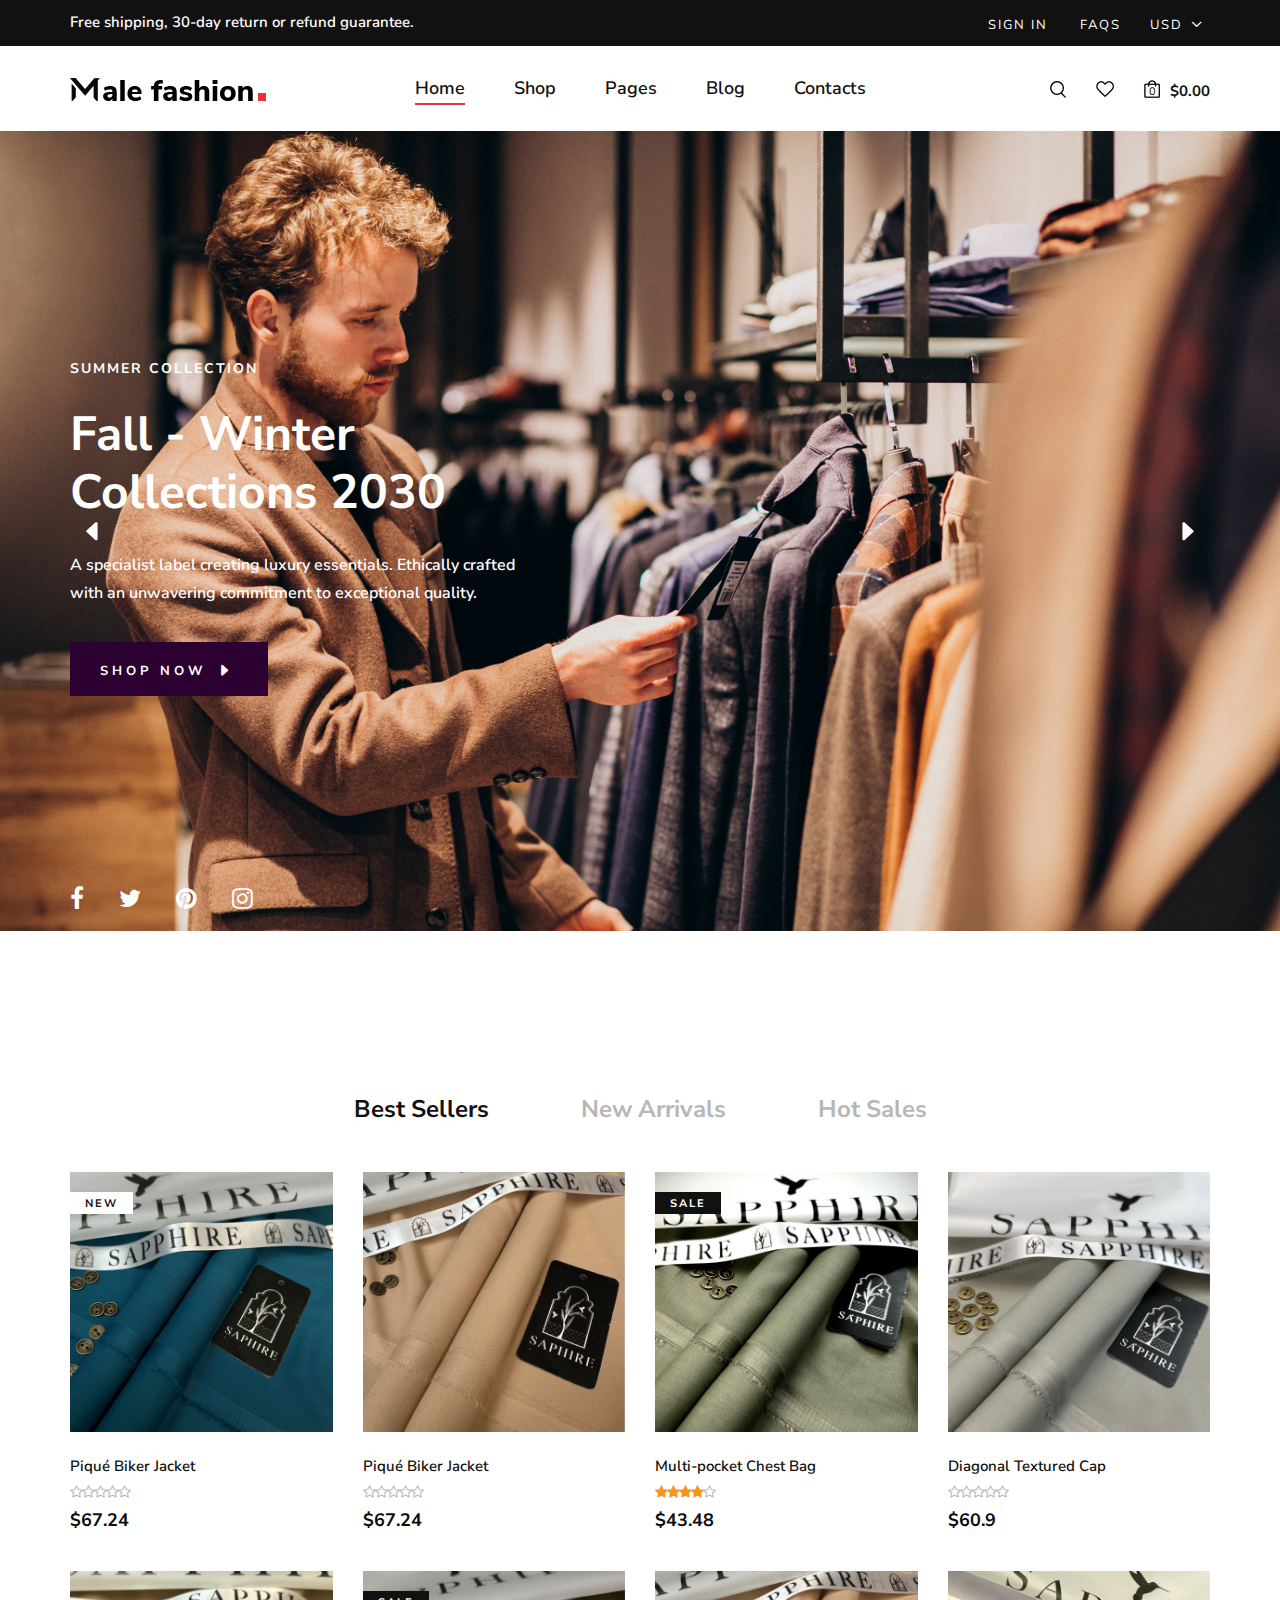
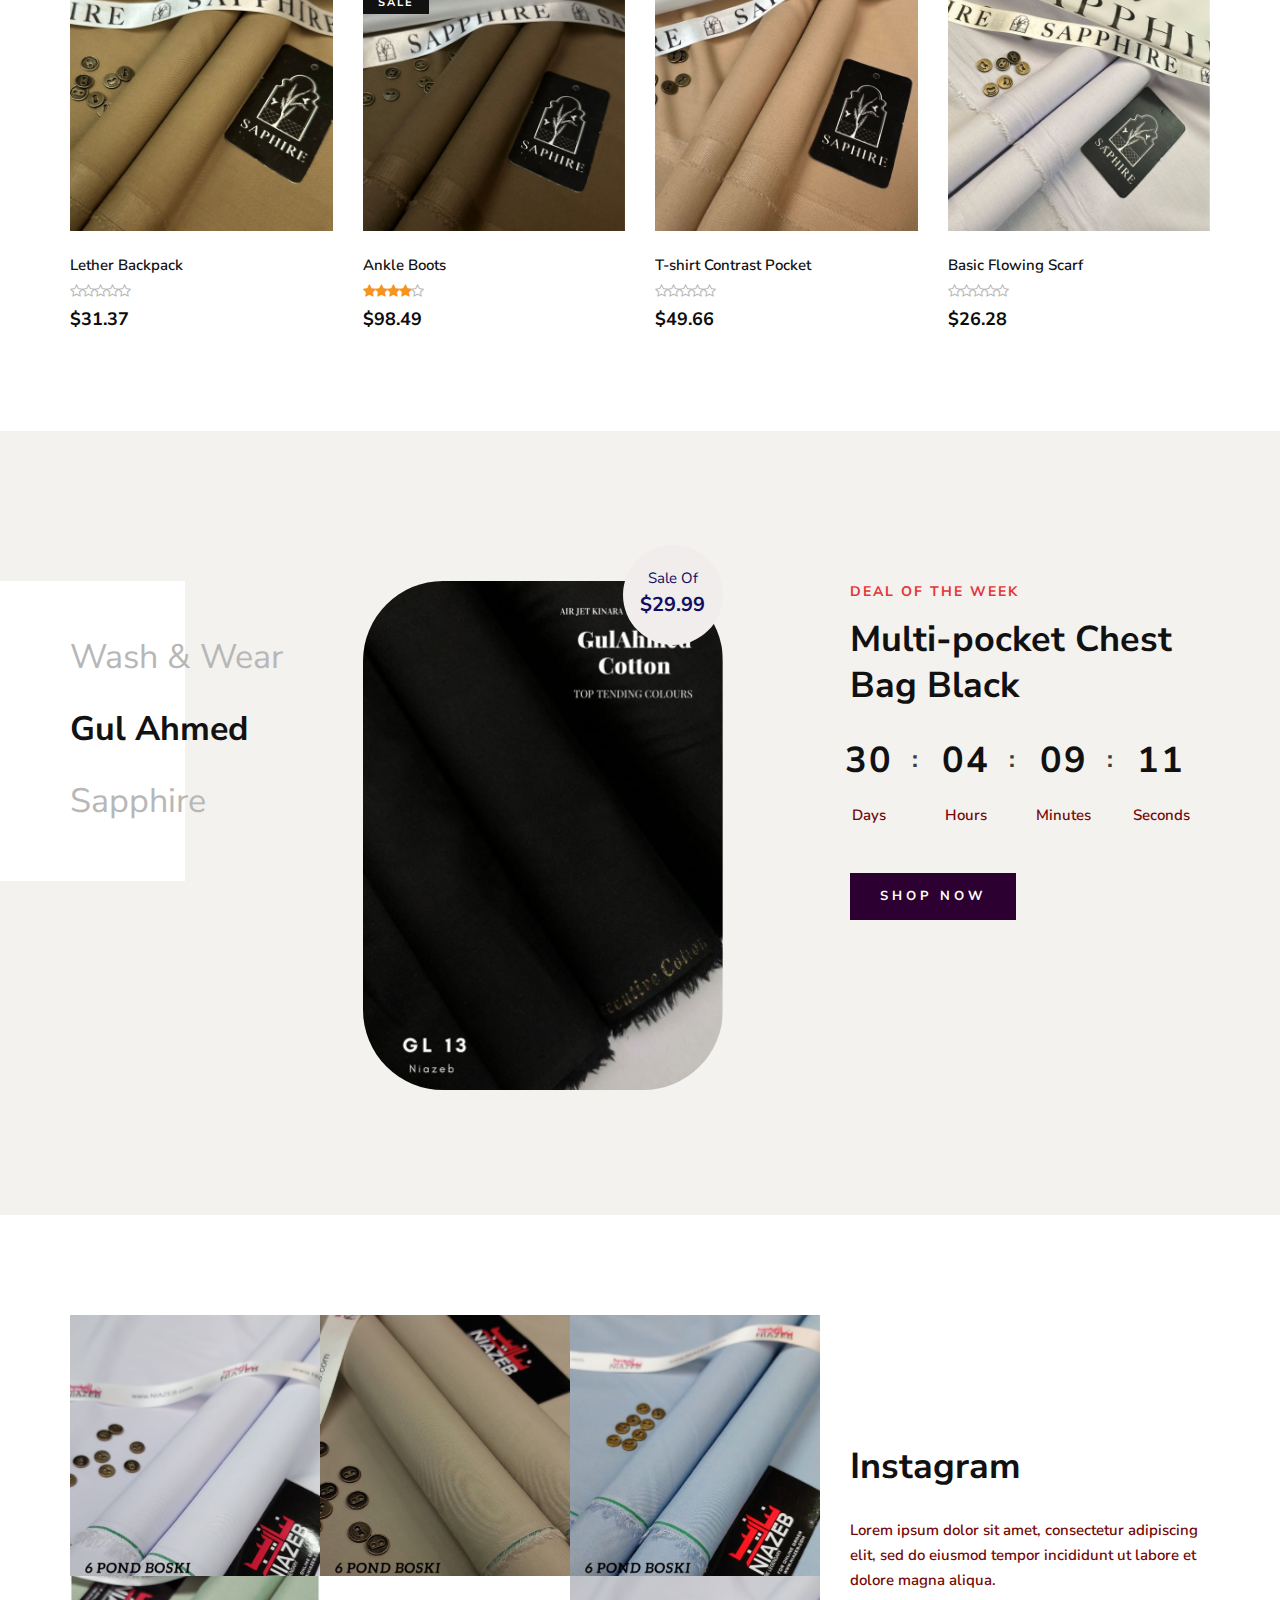
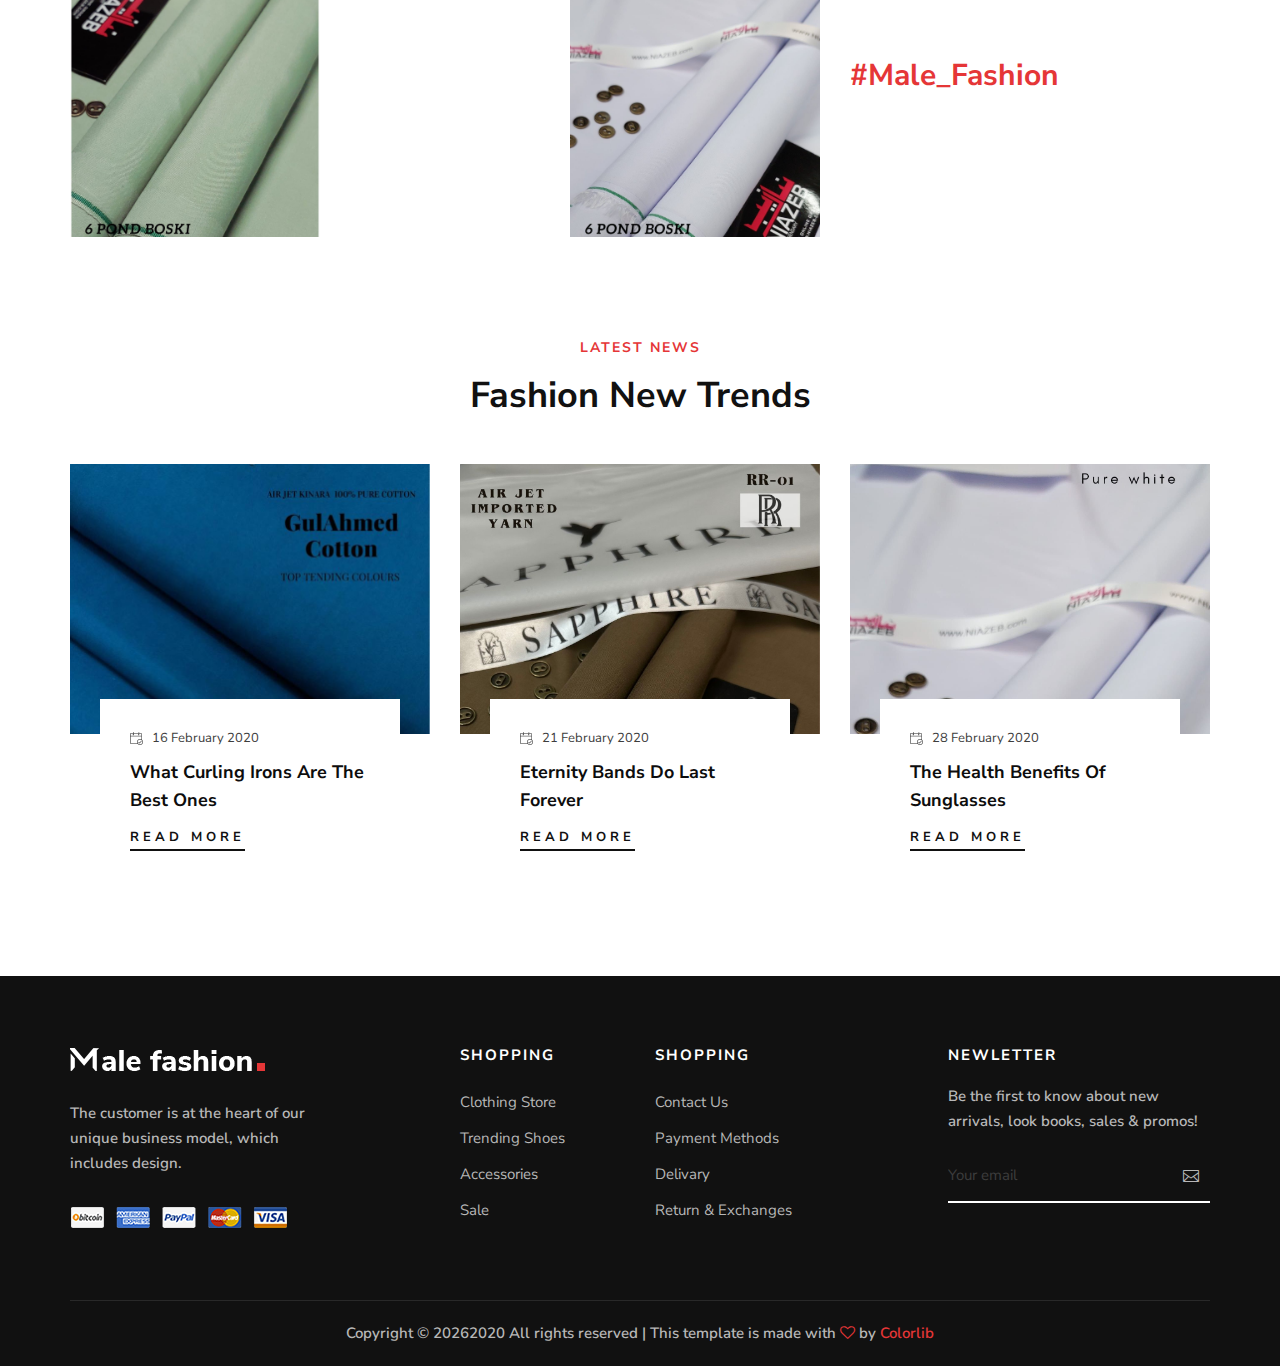
==== index.html @ 4e89de13 "added icon images" ====
<!DOCTYPE html>
<html lang="zxx">

<head>
    <meta charset="UTF-8">
    <meta name="description" content="Male_Fashion Template">
    <meta name="keywords" content="Male_Fashion, unica, creative, html">
    <meta name="viewport" content="width=device-width, initial-scale=1.0">
    <meta http-equiv="X-UA-Compatible" content="ie=edge">
    <!-- <script src="https://cdn.tailwindcss.com"></script>
    <link href="https://cdnjs.cloudflare.com/ajax/libs/flowbite/1.8.1/flowbite.min.css" rel="stylesheet" /> -->
    <title>clothing-Fashion | Template</title>

    <!-- Google Font -->
    <link href="https://fonts.googleapis.com/css2?family=Nunito+Sans:wght@300;400;600;700;800;900&display=swap"
    rel="stylesheet">
    <!-- Favicon -->
    <link rel="icon" type="image/x-icon" href="favicon.ico" />


    <!-- Css Styles -->
    <link rel="stylesheet" href="css/bootstrap.min.css" type="text/css">
    <link rel="stylesheet" href="css/font-awesome.min.css" type="text/css">
    <link rel="stylesheet" href="css/elegant-icons.css" type="text/css">
    <link rel="stylesheet" href="css/magnific-popup.css" type="text/css">
    <link rel="stylesheet" href="css/nice-select.css" type="text/css">
    <link rel="stylesheet" href="css/owl.carousel.min.css" type="text/css">
    <link rel="stylesheet" href="css/slicknav.min.css" type="text/css">
    <link rel="stylesheet" href="css/style.css" type="text/css">
</head>

<body>
    <!-- Page Preloder -->
    <div id="preloder">
        <div class="loader"></div>
    </div>

    <!-- Offcanvas Menu Begin -->
    <div class="offcanvas-menu-overlay"></div>
    <div class="offcanvas-menu-wrapper">
        <div class="offcanvas__option">
            <div class="offcanvas__links">
                <a href="#">Sign in</a>
                <a href="#">FAQs</a>
            </div>
            <div class="offcanvas__top__hover">
                <span>Usd <i class="arrow_carrot-down"></i></span>
                <ul>
                    <li>USD</li>
                    <li>EUR</li>
                    <li>USD</li>
                </ul>
            </div>
        </div>
        <div class="offcanvas__nav__option">
            <a href="#" class="search-switch"><img src="img/icon/search.png" alt=""></a>
            <a href="#"><img src="img/icon/heart.png" alt=""></a>
            <a href="#"><img src="img/icon/cart.png" alt=""> <span>0</span></a>
            <div class="price">$0.00</div>
        </div>
        <div id="mobile-menu-wrap"></div>
        <div class="offcanvas__text">
            <p>Free shipping, 30-day return or refund guarantee.</p>
        </div>
    </div>
    <!-- Offcanvas Menu End -->

    <!-- Header Section Begin -->
    <header class="header">
        <div class="header__top">
            <div class="container">
                <div class="row">
                    <div class="col-lg-6 col-md-7">
                        <div class="header__top__left">
                            <p>Free shipping, 30-day return or refund guarantee.</p>
                        </div>
                    </div>
                    <div class="col-lg-6 col-md-5">
                        <div class="header__top__right">
                            <div class="header__top__links">
                                <a href="#">Sign in</a>
                                <a href="#">FAQs</a>
                            </div>
                            <div class="header__top__hover">
                                <span>Usd <i class="arrow_carrot-down"></i></span>
                                <ul>
                                    <li>USD</li>
                                    <li>EUR</li>
                                    <li>USD</li>
                                </ul>
                            </div>
                        </div>
                    </div>
                </div>
            </div>
        </div>
        <div class="container">
            <div class="row">
                <div class="col-lg-3 col-md-3">
                    <div class="header__logo">
                        <a href="./index.html"><img src="img/logo.png" alt=""></a>
                    </div>
                </div>
                <div class="col-lg-6 col-md-6">
                    <nav class="header__menu mobile-menu">
                        <ul>
                            <li class="active"><a href="./index.html">Home</a></li>
                            <li><a href="./shop.html">Shop</a></li>
                            <li><a href="#">Pages</a>
                                <ul class="dropdown">
                                    <li><a href="./about.html">About Us</a></li>
                                    <li><a href="./shop-details.html">Shop Details</a></li>
                                    <li><a href="./shopping-cart.html">Shopping Cart</a></li>
                                    <li><a href="./checkout.html">Check Out</a></li>
                                    <li><a href="./blog-details.html">Blog Details</a></li>
                                </ul>
                            </li>
                            <li><a href="./blog.html">Blog</a></li>
                            <li><a href="./contact.html">Contacts</a></li>
                        </ul>
                    </nav>
                </div>
                <div class="col-lg-3 col-md-3">
                    <div class="header__nav__option">
                        <a href="#" class="search-switch"><img src="img/icon/search.png" alt=""></a>
                        <a href="#"><img src="img/icon/heart.png" alt=""></a>
                        <a href="#"><img src="img/icon/cart.png" alt=""> <span>0</span></a>
                        <div class="price">$0.00</div>
                    </div>
                </div>
            </div>
            <div class="canvas__open"><i class="fa fa-bars"></i></div>
        </div>
    </header>
    <!-- Header Section End -->

    <!-- Hero Section Begin -->
    <section class="hero">
        <div class="hero__slider owl-carousel">
            <div class="hero__items set-bg" data-setbg="img2/bg_2.jpg">
                <div class="container">
                    <div class="row">
                        <div class="col-xl-5 col-lg-7 col-md-8">
                            <div class="hero__text">
                                <h6>Summer Collection</h6>
                                <h2>Fall - Winter Collections 2030</h2>
                                <p>A specialist label creating luxury essentials. Ethically crafted with an unwavering
                                commitment to exceptional quality.</p>
                                <a href="#" class="primary-btn">Shop now <span class="arrow_right"></span></a>
                                <div class="hero__social">
                                    <a href="#"><i class="fa fa-facebook icon_1"></i></a>
                                    <a href="#"><i class="fa fa-twitter icon_1"></i></a>
                                    <a href="#"><i class="fa fa-pinterest icon_1"></i></a>
                                    <a href="#"><i class="fa fa-instagram icon_1"></i></a>
                                </div>
                            </div>
                        </div>
                    </div>
                </div>
            </div>
            <div class="hero__items set-bg" data-setbg="img2/bg_1.jpg">
                <div class="container">
                    <div class="row">
                        <div class="col-xl-5 col-lg-7 col-md-8">
                            <div class="hero__text">
                                <h6>Summer Collection</h6>
                                <h2>Fall - Winter Collections 2030</h2>
                                <p>A specialist label creating luxury essentials. Ethically crafted with an unwavering
                                commitment to exceptional quality.</p>
                                <a href="#" class="primary-btn">Shop now <span class="arrow_right"></span></a>
                                <div class="hero__social">
                                    <a href="#"><i class="fa fa-facebook icon_1"></i></a>
                                    <a href="#"><i class="fa fa-twitter icon_1"></i></a>
                                    <a href="#"><i class="fa fa-pinterest icon_1"></i></a>
                                    <a href="#"><i class="fa fa-instagram icon_1"></i></a>
                                </div>
                            </div>
                        </div>
                    </div>
                </div>
            </div>
        </div>
    </section>
    <!-- Hero Section End -->

    <!-- Banner Section Begin -->
    <!-- <section class="banner spad">
        <div class="container">
            <div class="row">
                <div class="col-lg-12   ">
                    <img src="img2/6pond.jpg" alt="Avatar" class="image" style="width:100%">
                    <div class="middle">
                      <div class="text">John Doe</div>
                    </div>
                  </div>
                <div class="col-lg-7 offset-lg-4" style="background-color: blue;">
                    <div class="banner__item">
                        <div class="banner__item__pic">
                            <img src="img2/Gall.jpg" class="image_banner" alt="Avatar" style="box-shadow: 5px 5px 5px 5px  grey; width: 100%; clip-path: polygon(0% 0%, 75% 0%, 100% 50%, 75% 100%, 0% 100%); max-height: 25rem;">
                        </div>
                        <div class="banner__item__text">
                            <h2>Clothing Collections 2030</h2>
                            <a href="#">Shop now</a>
                        </div>
                    </div>
                </div>
                <div class="col-lg-5" style="margin-top: 8rem; padding-left:10rem; background-color: bisque;">
                    <div class="banner__item banner__item--middle">
                        <div class="banner__item__pic">
                            <img src="img2/s1.jpg" alt="" style="clip-path: polygon(25% 0%, 100% 0%, 100% 100%, 25% 100%, 0% 50%); max-height: 25rem; ">
                        </div>
                        <div class="banner__item__text" style="padding-left: 5rem;">
                            <h2 >Sapphire</h2>
                            <a href="#">Shop now</a>
                        </div>
                    </div>
                </div>
                <div class="col-lg-7" style="background-color: blueviolet;">
                    <div class="banner__item banner__item--last">
                        <div class="banner__item__pic">
                            <img src="img2/6pond.jpg" alt=""  style="clip-path: polygon(0% 0%, 75% 0%, 100% 50%, 75% 100%, 0% 100%); max-height: 25rem;">
                        </div>
                        <div class="banner__item__text">
                            <h2>6Pond Booski</h2>
                            <a href="#">Shop now</a>
                        </div>
                    </div>
                </div>
            </div>
        </div>
    </section> -->
    <!-- Banner Section End -->

    <!-- Product Section Begin -->
    <section class="product spad" style="padding-top: 10rem;">
        <div class="container">
            <div class="row">
                <div class="col-lg-12">
                    <ul class="filter__controls">
                        <li class="active" data-filter="*">Best Sellers</li>
                        <li data-filter=".new-arrivals">New Arrivals</li>
                        <li data-filter=".hot-sales">Hot Sales</li>
                    </ul>
                </div>
            </div>
            <div class="row product__filter">
                <div class="col-lg-3 col-md-6 col-sm-6 col-md-6 col-sm-6 mix new-arrivals">
                    <div class="product__item">
                        <div class="product__item__pic set-bg" data-setbg="img2/s8.jpg">
                            <span class="label">New</span>
                            <ul class="product__hover">
                                <li><a href="#"><img src="img/icon/heart.png" alt=""></a></li>
                                <li><a href="#"><img src="img/icon/compare.png" alt=""> <span>Compare</span></a></li>
                                <li><a href="#"><img src="img/icon/search.png" alt=""></a></li>
                            </ul>
                        </div>
                        <div class="product__item__text">
                            <h6>Piqué Biker Jacket</h6>
                            <a href="#" class="add-cart">+ Add To Cart</a>
                            <div class="rating">
                                <i class="fa fa-star-o"></i>
                                <i class="fa fa-star-o"></i>
                                <i class="fa fa-star-o"></i>
                                <i class="fa fa-star-o"></i>
                                <i class="fa fa-star-o"></i>
                            </div>
                            <h5>$67.24</h5>
                            <div class="product__color__select">
                                <label for="pc-1">
                                    <input type="radio" id="pc-1">
                                </label>
                                <label class="active black" for="pc-2">
                                    <input type="radio" id="pc-2">
                                </label>
                                <label class="grey" for="pc-3">
                                    <input type="radio" id="pc-3">
                                </label>
                            </div>
                        </div>
                    </div>
                </div>
                <div class="col-lg-3 col-md-6 col-sm-6 col-md-6 col-sm-6 mix hot-sales">
                    <div class="product__item">
                        <div class="product__item__pic set-bg" data-setbg="img2/s7.jpg">
                            <ul class="product__hover">
                                <li><a href="#"><img src="img/icon/heart.png" alt=""></a></li>
                                <li><a href="#"><img src="img/icon/compare.png" alt=""> <span>Compare</span></a></li>
                                <li><a href="#"><img src="img/icon/search.png" alt=""></a></li>
                            </ul>
                        </div>
                        <div class="product__item__text">
                            <h6>Piqué Biker Jacket</h6>
                            <a href="#" class="add-cart">+ Add To Cart</a>
                            <div class="rating">
                                <i class="fa fa-star-o"></i>
                                <i class="fa fa-star-o"></i>
                                <i class="fa fa-star-o"></i>
                                <i class="fa fa-star-o"></i>
                                <i class="fa fa-star-o"></i>
                            </div>
                            <h5>$67.24</h5>
                            <div class="product__color__select">
                                <label for="pc-4">
                                    <input type="radio" id="pc-4">
                                </label>
                                <label class="active black" for="pc-5">
                                    <input type="radio" id="pc-5">
                                </label>
                                <label class="grey" for="pc-6">
                                    <input type="radio" id="pc-6">
                                </label>
                            </div>
                        </div>
                    </div>
                </div>
                <div class="col-lg-3 col-md-6 col-sm-6 col-md-6 col-sm-6 mix new-arrivals">
                    <div class="product__item sale">
                        <div class="product__item__pic set-bg" data-setbg="img2/s3.jpg">
                            <span class="label">Sale</span>
                            <ul class="product__hover">
                                <li><a href="#"><img src="img/icon/heart.png" alt=""></a></li>
                                <li><a href="#"><img src="img/icon/compare.png" alt=""> <span>Compare</span></a></li>
                                <li><a href="#"><img src="img/icon/search.png" alt=""></a></li>
                            </ul>
                        </div>
                        <div class="product__item__text">
                            <h6>Multi-pocket Chest Bag</h6>
                            <a href="#" class="add-cart">+ Add To Cart</a>
                            <div class="rating">
                                <i class="fa fa-star"></i>
                                <i class="fa fa-star"></i>
                                <i class="fa fa-star"></i>
                                <i class="fa fa-star"></i>
                                <i class="fa fa-star-o"></i>
                            </div>
                            <h5>$43.48</h5>
                            <div class="product__color__select">
                                <label for="pc-7">
                                    <input type="radio" id="pc-7">
                                </label>
                                <label class="active black" for="pc-8">
                                    <input type="radio" id="pc-8">
                                </label>
                                <label class="grey" for="pc-9">
                                    <input type="radio" id="pc-9">
                                </label>
                            </div>
                        </div>
                    </div>
                </div>
                <div class="col-lg-3 col-md-6 col-sm-6 col-md-6 col-sm-6 mix hot-sales">
                    <div class="product__item">
                        <div class="product__item__pic set-bg" data-setbg="img2/s4.jpg">
                            <ul class="product__hover">
                                <li><a href="#"><img src="img/icon/heart.png" alt=""></a></li>
                                <li><a href="#"><img src="img/icon/compare.png" alt=""> <span>Compare</span></a></li>
                                <li><a href="#"><img src="img/icon/search.png" alt=""></a></li>
                            </ul>
                        </div>
                        <div class="product__item__text">
                            <h6>Diagonal Textured Cap</h6>
                            <a href="#" class="add-cart">+ Add To Cart</a>
                            <div class="rating">
                                <i class="fa fa-star-o"></i>
                                <i class="fa fa-star-o"></i>
                                <i class="fa fa-star-o"></i>
                                <i class="fa fa-star-o"></i>
                                <i class="fa fa-star-o"></i>
                            </div>
                            <h5>$60.9</h5>
                            <div class="product__color__select">
                                <label for="pc-10">
                                    <input type="radio" id="pc-10">
                                </label>
                                <label class="active black" for="pc-11">
                                    <input type="radio" id="pc-11">
                                </label>
                                <label class="grey" for="pc-12">
                                    <input type="radio" id="pc-12">
                                </label>
                            </div>
                        </div>
                    </div>
                </div>
                <div class="col-lg-3 col-md-6 col-sm-6 col-md-6 col-sm-6 mix new-arrivals">
                    <div class="product__item">
                        <div class="product__item__pic set-bg" data-setbg="img2/s5.jpg">
                            <ul class="product__hover">
                                <li><a href="#"><img src="img/icon/heart.png" alt=""></a></li>
                                <li><a href="#"><img src="img/icon/compare.png" alt=""> <span>Compare</span></a></li>
                                <li><a href="#"><img src="img/icon/search.png" alt=""></a></li>
                            </ul>
                        </div>
                        <div class="product__item__text">
                            <h6>Lether Backpack</h6>
                            <a href="#" class="add-cart">+ Add To Cart</a>
                            <div class="rating">
                                <i class="fa fa-star-o"></i>
                                <i class="fa fa-star-o"></i>
                                <i class="fa fa-star-o"></i>
                                <i class="fa fa-star-o"></i>
                                <i class="fa fa-star-o"></i>
                            </div>
                            <h5>$31.37</h5>
                            <div class="product__color__select">
                                <label for="pc-13">
                                    <input type="radio" id="pc-13">
                                </label>
                                <label class="active black" for="pc-14">
                                    <input type="radio" id="pc-14">
                                </label>
                                <label class="grey" for="pc-15">
                                    <input type="radio" id="pc-15">
                                </label>
                            </div>
                        </div>
                    </div>
                </div>
                <div class="col-lg-3 col-md-6 col-sm-6 col-md-6 col-sm-6 mix hot-sales">
                    <div class="product__item sale">
                        <div class="product__item__pic set-bg" data-setbg="img2/s6.jpg">
                            <span class="label">Sale</span>
                            <ul class="product__hover">
                                <li><a href="#"><img src="img/icon/heart.png" alt=""></a></li>
                                <li><a href="#"><img src="img/icon/compare.png" alt=""> <span>Compare</span></a></li>
                                <li><a href="#"><img src="img/icon/search.png" alt=""></a></li>
                            </ul>
                        </div>
                        <div class="product__item__text">
                            <h6>Ankle Boots</h6>
                            <a href="#" class="add-cart">+ Add To Cart</a>
                            <div class="rating">
                                <i class="fa fa-star"></i>
                                <i class="fa fa-star"></i>
                                <i class="fa fa-star"></i>
                                <i class="fa fa-star"></i>
                                <i class="fa fa-star-o"></i>
                            </div>
                            <h5>$98.49</h5>
                            <div class="product__color__select">
                                <label for="pc-16">
                                    <input type="radio" id="pc-16">
                                </label>
                                <label class="active black" for="pc-17">
                                    <input type="radio" id="pc-17">
                                </label>
                                <label class="grey" for="pc-18">
                                    <input type="radio" id="pc-18">
                                </label>
                            </div>
                        </div>
                    </div>
                </div>
                <div class="col-lg-3 col-md-6 col-sm-6 col-md-6 col-sm-6 mix new-arrivals">
                    <div class="product__item">
                        <div class="product__item__pic set-bg" data-setbg="img2/s7.jpg">
                            <ul class="product__hover">
                                <li><a href="#"><img src="img/icon/heart.png" alt=""></a></li>
                                <li><a href="#"><img src="img/icon/compare.png" alt=""> <span>Compare</span></a></li>
                                <li><a href="#"><img src="img/icon/search.png" alt=""></a></li>
                            </ul>
                        </div>
                        <div class="product__item__text">
                            <h6>T-shirt Contrast Pocket</h6>
                            <a href="#" class="add-cart">+ Add To Cart</a>
                            <div class="rating">
                                <i class="fa fa-star-o"></i>
                                <i class="fa fa-star-o"></i>
                                <i class="fa fa-star-o"></i>
                                <i class="fa fa-star-o"></i>
                                <i class="fa fa-star-o"></i>
                            </div>
                            <h5>$49.66</h5>
                            <div class="product__color__select">
                                <label for="pc-19">
                                    <input type="radio" id="pc-19">
                                </label>
                                <label class="active black" for="pc-20">
                                    <input type="radio" id="pc-20">
                                </label>
                                <label class="grey" for="pc-21">
                                    <input type="radio" id="pc-21">
                                </label>
                            </div>
                        </div>
                    </div>
                </div>
                <div class="col-lg-3 col-md-6 col-sm-6 col-md-6 col-sm-6 mix hot-sales">
                    <div class="product__item">
                        <div class="product__item__pic set-bg" data-setbg="img2/s2.jpg">
                            <ul class="product__hover">
                                <li><a href="#"><img src="img/icon/heart.png" alt=""></a></li>
                                <li><a href="#"><img src="img/icon/compare.png" alt=""> <span>Compare</span></a></li>
                                <li><a href="#"><img src="img/icon/search.png" alt=""></a></li>
                            </ul>
                        </div>
                        <div class="product__item__text">
                            <h6>Basic Flowing Scarf</h6>
                            <a href="#" class="add-cart">+ Add To Cart</a>
                            <div class="rating">
                                <i class="fa fa-star-o"></i>
                                <i class="fa fa-star-o"></i>
                                <i class="fa fa-star-o"></i>
                                <i class="fa fa-star-o"></i>
                                <i class="fa fa-star-o"></i>
                            </div>
                            <h5>$26.28</h5>
                            <div class="product__color__select">
                                <label for="pc-22">
                                    <input type="radio" id="pc-22">
                                </label>
                                <label class="active black" for="pc-23">
                                    <input type="radio" id="pc-23">
                                </label>
                                <label class="grey" for="pc-24">
                                    <input type="radio" id="pc-24">
                                </label>
                            </div>
                        </div>
                    </div>
                </div>
            </div>
        </div>
    </section>
    <!-- Product Section End -->

    <!-- Categories Section Begin -->
    <section class="categories spad">
        <div class="container">
            <div class="row">
                <div class="col-lg-3">
                    <div class="categories__text">
                        <h2>Wash & Wear <br /> <span>Gul Ahmed</span> <br /> Sapphire</h2>
                    </div>
                </div>
                <div class="col-lg-4">
                    <div class="categories__hot__deal">
                        <img src="img2/G4.jpg" alt="">
                        <div class="hot__deal__sticker">
                            <span>Sale Of</span>
                            <h5>$29.99</h5>
                        </div>
                    </div>
                </div>
                <div class="col-lg-4 offset-lg-1">
                    <div class="categories__deal__countdown">
                        <span>Deal Of The Week</span>
                        <h2>Multi-pocket Chest Bag Black</h2>
                        <div class="categories__deal__countdown__timer" id="countdown">
                            <div class="cd-item">
                                <span>3</span>
                                <p>Days</p>
                            </div>
                            <div class="cd-item">
                                <span>1</span>
                                <p>Hours</p>
                            </div>
                            <div class="cd-item">
                                <span>50</span>
                                <p>Minutes</p>
                            </div>
                            <div class="cd-item">
                                <span>18</span>
                                <p>Seconds</p>
                            </div>
                        </div>
                        <a href="#" class="primary-btn">Shop now</a>
                    </div>
                </div>
            </div>
        </div>
    </section>
    <!-- Categories Section End -->

    <!-- Instagram Section Begin -->
    <section class="instagram spad">
        <div class="container">
            <div class="row">
                <div class="col-lg-8">
                    <div class="instagram__pic">
                        <div class="instagram__pic__item set-bg" data-setbg="img2/b1.jpg"></div>
                        <div class="instagram__pic__item set-bg" data-setbg="img2/b2.jpg"></div>
                        <div class="instagram__pic__item set-bg" data-setbg="img2/b3.jpg"></div>
                        <div class="instagram__pic__item set-bg" data-setbg="img2/b4.jpg"></div>
                        <div class="instagram__pic__item set-bg" data-setbg="img2/6Pond.jpg"></div>
                        <div class="instagram__pic__item set-bg" data-setbg="img2/b1.jpg"></div>
                    </div>
                </div>
                <div class="col-lg-4">
                    <div class="instagram__text">
                        <h2>Instagram</h2>
                        <p>Lorem ipsum dolor sit amet, consectetur adipiscing elit, sed do eiusmod tempor incididunt ut
                        labore et dolore magna aliqua.</p>
                        <h3>#Male_Fashion</h3>
                    </div>
                </div>
            </div>
        </div>
    </section>
    <!-- Instagram Section End -->

    <!-- Latest Blog Section Begin -->
    <section class="latest spad">
        <div class="container">
            <div class="row">
                <div class="col-lg-12">
                    <div class="section-title">
                        <span>Latest News</span>
                        <h2>Fashion New Trends</h2>
                    </div>
                </div>
            </div>
            <div class="row">
                <div class="col-lg-4 col-md-6 col-sm-6">
                    <div class="blog__item">
                        <div class="blog__item__pic set-bg" data-setbg="img2/G8.jpg"></div>
                        <div class="blog__item__text">
                            <span><img src="img/icon/calendar.png" alt=""> 16 February 2020</span>
                            <h5>What Curling Irons Are The Best Ones</h5>
                            <a href="#">Read More</a>
                        </div>
                    </div>
                </div>
                <div class="col-lg-4 col-md-6 col-sm-6">
                    <div class="blog__item">
                        <div class="blog__item__pic set-bg" data-setbg="img2/s6.jpg"></div>
                        <div class="blog__item__text">
                            <span><img src="img/icon/calendar.png" alt=""> 21 February 2020</span>
                            <h5>Eternity Bands Do Last Forever</h5>
                            <a href="#">Read More</a>
                        </div>
                    </div>
                </div>
                <div class="col-lg-4 col-md-6 col-sm-6">
                    <div class="blog__item">
                        <div class="blog__item__pic set-bg" data-setbg="img2/b1.jpg"></div>
                        <div class="blog__item__text">
                            <span><img src="img/icon/calendar.png" alt=""> 28 February 2020</span>
                            <h5>The Health Benefits Of Sunglasses</h5>
                            <a href="#">Read More</a>
                        </div>
                    </div>
                </div>
            </div>
        </div>
    </section>
    <!-- Latest Blog Section End -->

    <!-- Footer Section Begin -->
    <footer class="footer">
        <div class="container">
            <div class="row">
                <div class="col-lg-3 col-md-6 col-sm-6">
                    <div class="footer__about">
                        <div class="footer__logo">
                            <a href="#"><img src="img/footer-logo.png" alt=""></a>
                        </div>
                        <p>The customer is at the heart of our unique business model, which includes design.</p>
                        <a href="#"><img src="img/payment.png" alt=""></a>
                    </div>
                </div>
                <div class="col-lg-2 offset-lg-1 col-md-3 col-sm-6">
                    <div class="footer__widget">
                        <h6>Shopping</h6>
                        <ul>
                            <li><a href="#">Clothing Store</a></li>
                            <li><a href="#">Trending Shoes</a></li>
                            <li><a href="#">Accessories</a></li>
                            <li><a href="#">Sale</a></li>
                        </ul>
                    </div>
                </div>
                <div class="col-lg-2 col-md-3 col-sm-6">
                    <div class="footer__widget">
                        <h6>Shopping</h6>
                        <ul>
                            <li><a href="#">Contact Us</a></li>
                            <li><a href="#">Payment Methods</a></li>
                            <li><a href="#">Delivary</a></li>
                            <li><a href="#">Return & Exchanges</a></li>
                        </ul>
                    </div>
                </div>
                <div class="col-lg-3 offset-lg-1 col-md-6 col-sm-6">
                    <div class="footer__widget">
                        <h6>NewLetter</h6>
                        <div class="footer__newslatter">
                            <p>Be the first to know about new arrivals, look books, sales & promos!</p>
                            <form action="#">
                                <input type="text" placeholder="Your email">
                                <button type="submit"><span class="icon_mail_alt"></span></button>
                            </form>
                        </div>
                    </div>
                </div>
            </div>
            <div class="row">
                <div class="col-lg-12 text-center">
                    <div class="footer__copyright__text">
                        <!-- Link back to Colorlib can't be removed. Template is licensed under CC BY 3.0. -->
                        <p>Copyright ©
                            <script>
                                document.write(new Date().getFullYear());
                            </script>2020
                            All rights reserved | This template is made with <i class="fa fa-heart-o"
                            aria-hidden="true"></i> by <a href="https://colorlib.com" target="_blank">Colorlib</a>
                        </p>
                        <!-- Link back to Colorlib can't be removed. Template is licensed under CC BY 3.0. -->
                    </div>
                </div>
            </div>
        </div>
    </footer>
    <!-- Footer Section End -->

    <!-- Search Begin -->
    <div class="search-model">
        <div class="h-100 d-flex align-items-center justify-content-center">
            <div class="search-close-switch">+</div>
            <form class="search-model-form">
                <input type="text" id="search-input" placeholder="Search here.....">
            </form>
        </div>
    </div>
    <!-- Search End -->

    <!-- Js Plugins -->
    <script src="js/jquery-3.3.1.min.js"></script>
    <script src="js/bootstrap.min.js"></script>
    <script src="js/jquery.nice-select.min.js"></script>
    <script src="js/jquery.nicescroll.min.js"></script>
    <script src="js/jquery.magnific-popup.min.js"></script>
    <script src="js/jquery.countdown.min.js"></script>
    <script src="js/jquery.slicknav.js"></script>
    <script src="js/mixitup.min.js"></script>
    <script src="js/owl.carousel.min.js"></script>
    <script src="js/main.js"></script>
    <!-- <script src="https://cdnjs.cloudflare.com/ajax/libs/flowbite/1.8.1/flowbite.min.js"></script> -->
</body>

</html>
---- css/elegant-icons.css ----
@font-face {
	font-family: 'ElegantIcons';
	src:url('../fonts/ElegantIcons.eot');
	src:url('../fonts/ElegantIcons.eot?#iefix') format('embedded-opentype'),
		url('../fonts/ElegantIcons.woff') format('woff'),
		url('../fonts/ElegantIcons.ttf') format('truetype'),
		url('../fonts/ElegantIcons.svg#ElegantIcons') format('svg');
	font-weight: normal;
	font-style: normal;
}

/* Use the following CSS code if you want to use data attributes for inserting your icons */
[data-icon]:before {
	font-family: 'ElegantIcons';
	content: attr(data-icon);
	speak: none;
	font-weight: normal;
	font-variant: normal;
	text-transform: none;
	line-height: 1;
	-webkit-font-smoothing: antialiased;
	-moz-osx-font-smoothing: grayscale;
}

/* Use the following CSS code if you want to have a class per icon */
/*
Instead of a list of all class selectors,
you can use the generic selector below, but it's slower:
[class*="your-class-prefix"] {
*/
.arrow_up, .arrow_down, .arrow_left, .arrow_right, .arrow_left-up, .arrow_right-up, .arrow_right-down, .arrow_left-down, .arrow-up-down, .arrow_up-down_alt, .arrow_left-right_alt, .arrow_left-right, .arrow_expand_alt2, .arrow_expand_alt, .arrow_condense, .arrow_expand, .arrow_move, .arrow_carrot-up, .arrow_carrot-down, .arrow_carrot-left, .arrow_carrot-right, .arrow_carrot-2up, .arrow_carrot-2down, .arrow_carrot-2left, .arrow_carrot-2right, .arrow_carrot-up_alt2, .arrow_carrot-down_alt2, .arrow_carrot-left_alt2, .arrow_carrot-right_alt2, .arrow_carrot-2up_alt2, .arrow_carrot-2down_alt2, .arrow_carrot-2left_alt2, .arrow_carrot-2right_alt2, .arrow_triangle-up, .arrow_triangle-down, .arrow_triangle-left, .arrow_triangle-right, .arrow_triangle-up_alt2, .arrow_triangle-down_alt2, .arrow_triangle-left_alt2, .arrow_triangle-right_alt2, .arrow_back, .icon_minus-06, .icon_plus, .icon_close, .icon_check, .icon_minus_alt2, .icon_plus_alt2, .icon_close_alt2, .icon_check_alt2, .icon_zoom-out_alt, .icon_zoom-in_alt, .icon_search, .icon_box-empty, .icon_box-selected, .icon_minus-box, .icon_plus-box, .icon_box-checked, .icon_circle-empty, .icon_circle-slelected, .icon_stop_alt2, .icon_stop, .icon_pause_alt2, .icon_pause, .icon_menu, .icon_menu-square_alt2, .icon_menu-circle_alt2, .icon_ul, .icon_ol, .icon_adjust-horiz, .icon_adjust-vert, .icon_document_alt, .icon_documents_alt, .icon_pencil, .icon_pencil-edit_alt, .icon_pencil-edit, .icon_folder-alt, .icon_folder-open_alt, .icon_folder-add_alt, .icon_info_alt, .icon_error-oct_alt, .icon_error-circle_alt, .icon_error-triangle_alt, .icon_question_alt2, .icon_question, .icon_comment_alt, .icon_chat_alt, .icon_vol-mute_alt, .icon_volume-low_alt, .icon_volume-high_alt, .icon_quotations, .icon_quotations_alt2, .icon_clock_alt, .icon_lock_alt, .icon_lock-open_alt, .icon_key_alt, .icon_cloud_alt, .icon_cloud-upload_alt, .icon_cloud-download_alt, .icon_image, .icon_images, .icon_lightbulb_alt, .icon_gift_alt, .icon_house_alt, .icon_genius, .icon_mobile, .icon_tablet, .icon_laptop, .icon_desktop, .icon_camera_alt, .icon_mail_alt, .icon_cone_alt, .icon_ribbon_alt, .icon_bag_alt, .icon_creditcard, .icon_cart_alt, .icon_paperclip, .icon_tag_alt, .icon_tags_alt, .icon_trash_alt, .icon_cursor_alt, .icon_mic_alt, .icon_compass_alt, .icon_pin_alt, .icon_pushpin_alt, .icon_map_alt, .icon_drawer_alt, .icon_toolbox_alt, .icon_book_alt, .icon_calendar, .icon_film, .icon_table, .icon_contacts_alt, .icon_headphones, .icon_lifesaver, .icon_piechart, .icon_refresh, .icon_link_alt, .icon_link, .icon_loading, .icon_blocked, .icon_archive_alt, .icon_heart_alt, .icon_star_alt, .icon_star-half_alt, .icon_star, .icon_star-half, .icon_tools, .icon_tool, .icon_cog, .icon_cogs, .arrow_up_alt, .arrow_down_alt, .arrow_left_alt, .arrow_right_alt, .arrow_left-up_alt, .arrow_right-up_alt, .arrow_right-down_alt, .arrow_left-down_alt, .arrow_condense_alt, .arrow_expand_alt3, .arrow_carrot_up_alt, .arrow_carrot-down_alt, .arrow_carrot-left_alt, .arrow_carrot-right_alt, .arrow_carrot-2up_alt, .arrow_carrot-2dwnn_alt, .arrow_carrot-2left_alt, .arrow_carrot-2right_alt, .arrow_triangle-up_alt, .arrow_triangle-down_alt, .arrow_triangle-left_alt, .arrow_triangle-right_alt, .icon_minus_alt, .icon_plus_alt, .icon_close_alt, .icon_check_alt, .icon_zoom-out, .icon_zoom-in, .icon_stop_alt, .icon_menu-square_alt, .icon_menu-circle_alt, .icon_document, .icon_documents, .icon_pencil_alt, .icon_folder, .icon_folder-open, .icon_folder-add, .icon_folder_upload, .icon_folder_download, .icon_info, .icon_error-circle, .icon_error-oct, .icon_error-triangle, .icon_question_alt, .icon_comment, .icon_chat, .icon_vol-mute, .icon_volume-low, .icon_volume-high, .icon_quotations_alt, .icon_clock, .icon_lock, .icon_lock-open, .icon_key, .icon_cloud, .icon_cloud-upload, .icon_cloud-download, .icon_lightbulb, .icon_gift, .icon_house, .icon_camera, .icon_mail, .icon_cone, .icon_ribbon, .icon_bag, .icon_cart, .icon_tag, .icon_tags, .icon_trash, .icon_cursor, .icon_mic, .icon_compass, .icon_pin, .icon_pushpin, .icon_map, .icon_drawer, .icon_toolbox, .icon_book, .icon_contacts, .icon_archive, .icon_heart, .icon_profile, .icon_group, .icon_grid-2x2, .icon_grid-3x3, .icon_music, .icon_pause_alt, .icon_phone, .icon_upload, .icon_download, .social_facebook, .social_twitter, .social_pinterest, .social_googleplus, .social_tumblr, .social_tumbleupon, .social_wordpress, .social_instagram, .social_dribbble, .social_vimeo, .social_linkedin, .social_rss, .social_deviantart, .social_share, .social_myspace, .social_skype, .social_youtube, .social_picassa, .social_googledrive, .social_flickr, .social_blogger, .social_spotify, .social_delicious, .social_facebook_circle, .social_twitter_circle, .social_pinterest_circle, .social_googleplus_circle, .social_tumblr_circle, .social_stumbleupon_circle, .social_wordpress_circle, .social_instagram_circle, .social_dribbble_circle, .social_vimeo_circle, .social_linkedin_circle, .social_rss_circle, .social_deviantart_circle, .social_share_circle, .social_myspace_circle, .social_skype_circle, .social_youtube_circle, .social_picassa_circle, .social_googledrive_alt2, .social_flickr_circle, .social_blogger_circle, .social_spotify_circle, .social_delicious_circle, .social_facebook_square, .social_twitter_square, .social_pinterest_square, .social_googleplus_square, .social_tumblr_square, .social_stumbleupon_square, .social_wordpress_square, .social_instagram_square, .social_dribbble_square, .social_vimeo_square, .social_linkedin_square, .social_rss_square, .social_deviantart_square, .social_share_square, .social_myspace_square, .social_skype_square, .social_youtube_square, .social_picassa_square, .social_googledrive_square, .social_flickr_square, .social_blogger_square, .social_spotify_square, .social_delicious_square, .icon_printer, .icon_calulator, .icon_building, .icon_floppy, .icon_drive, .icon_search-2, .icon_id, .icon_id-2, .icon_puzzle, .icon_like, .icon_dislike, .icon_mug, .icon_currency, .icon_wallet, .icon_pens, .icon_easel, .icon_flowchart, .icon_datareport, .icon_briefcase, .icon_shield, .icon_percent, .icon_globe, .icon_globe-2, .icon_target, .icon_hourglass, .icon_balance, .icon_rook, .icon_printer-alt, .icon_calculator_alt, .icon_building_alt, .icon_floppy_alt, .icon_drive_alt, .icon_search_alt, .icon_id_alt, .icon_id-2_alt, .icon_puzzle_alt, .icon_like_alt, .icon_dislike_alt, .icon_mug_alt, .icon_currency_alt, .icon_wallet_alt, .icon_pens_alt, .icon_easel_alt, .icon_flowchart_alt, .icon_datareport_alt, .icon_briefcase_alt, .icon_shield_alt, .icon_percent_alt, .icon_globe_alt, .icon_clipboard {
	font-family: 'ElegantIcons';
	speak: none;
	font-style: normal;
	font-weight: normal;
	font-variant: normal;
	text-transform: none;
	line-height: 1;
	-webkit-font-smoothing: antialiased;
}
.arrow_up:before {
	content: "\21";
}
.arrow_down:before {
	content: "\22";
}
.arrow_left:before {
	content: "\44";
}
.arrow_right:before {
	content: "\45";
}
.arrow_left-up:before {
	content: "\25";
}
.arrow_right-up:before {
	content: "\26";
}
.arrow_right-down:before {
	content: "\27";
}
.arrow_left-down:before {
	content: "\28";
}
.arrow-up-down:before {
	content: "\29";
}
.arrow_up-down_alt:before {
	content: "\2a";
}
.arrow_left-right_alt:before {
	content: "\2b";
}
.arrow_left-right:before {
	content: "\2c";
}
.arrow_expand_alt2:before {
	content: "\2d";
}
.arrow_expand_alt:before {
	content: "\2e";
}
.arrow_condense:before {
	content: "\2f";
}
.arrow_expand:before {
	content: "\30";
}
.arrow_move:before {
	content: "\31";
}
.arrow_carrot-up:before {
	content: "\32";
}
.arrow_carrot-down:before {
	content: "\33";
}
.arrow_carrot-left:before {
	content: "\34";
}
.arrow_carrot-right:before {
	content: "\35";
}
.arrow_carrot-2up:before {
	content: "\36";
}
.arrow_carrot-2down:before {
	content: "\37";
}
.arrow_carrot-2left:before {
	content: "\38";
}
.arrow_carrot-2right:before {
	content: "\39";
}
.arrow_carrot-up_alt2:before {
	content: "\3a";
}
.arrow_carrot-down_alt2:before {
	content: "\3b";
}
.arrow_carrot-left_alt2:before {
	content: "\3c";
}
.arrow_carrot-right_alt2:before {
	content: "\3d";
}
.arrow_carrot-2up_alt2:before {
	content: "\3e";
}
.arrow_carrot-2down_alt2:before {
	content: "\3f";
}
.arrow_carrot-2left_alt2:before {
	content: "\40";
}
.arrow_carrot-2right_alt2:before {
	content: "\41";
}
.arrow_triangle-up:before {
	content: "\42";
}
.arrow_triangle-down:before {
	content: "\43";
}
.arrow_triangle-left:before {
	content: "\44";
}
.arrow_triangle-right:before {
	content: "\45";
}
.arrow_triangle-up_alt2:before {
	content: "\46";
}
.arrow_triangle-down_alt2:before {
	content: "\47";
}
.arrow_triangle-left_alt2:before {
	content: "\48";
}
.arrow_triangle-right_alt2:before {
	content: "\49";
}
.arrow_back:before {
	content: "\4a";
}
.icon_minus-06:before {
	content: "\4b";
}
.icon_plus:before {
	content: "\4c";
}
.icon_close:before {
	content: "\4d";
}
.icon_check:before {
	content: "\4e";
}
.icon_minus_alt2:before {
	content: "\4f";
}
.icon_plus_alt2:before {
	content: "\50";
}
.icon_close_alt2:before {
	content: "\51";
}
.icon_check_alt2:before {
	content: "\52";
}
.icon_zoom-out_alt:before {
	content: "\53";
}
.icon_zoom-in_alt:before {
	content: "\54";
}
.icon_search:before {
	content: "\55";
}
.icon_box-empty:before {
	content: "\56";
}
.icon_box-selected:before {
	content: "\57";
}
.icon_minus-box:before {
	content: "\58";
}
.icon_plus-box:before {
	content: "\59";
}
.icon_box-checked:before {
	content: "\5a";
}
.icon_circle-empty:before {
	content: "\5b";
}
.icon_circle-slelected:before {
	content: "\5c";
}
.icon_stop_alt2:before {
	content: "\5d";
}
.icon_stop:before {
	content: "\5e";
}
.icon_pause_alt2:before {
	content: "\5f";
}
.icon_pause:before {
	content: "\60";
}
.icon_menu:before {
	content: "\61";
}
.icon_menu-square_alt2:before {
	content: "\62";
}
.icon_menu-circle_alt2:before {
	content: "\63";
}
.icon_ul:before {
	content: "\64";
}
.icon_ol:before {
	content: "\65";
}
.icon_adjust-horiz:before {
	content: "\66";
}
.icon_adjust-vert:before {
	content: "\67";
}
.icon_document_alt:before {
	content: "\68";
}
.icon_documents_alt:before {
	content: "\69";
}
.icon_pencil:before {
	content: "\6a";
}
.icon_pencil-edit_alt:before {
	content: "\6b";
}
.icon_pencil-edit:before {
	content: "\6c";
}
.icon_folder-alt:before {
	content: "\6d";
}
.icon_folder-open_alt:before {
	content: "\6e";
}
.icon_folder-add_alt:before {
	content: "\6f";
}
.icon_info_alt:before {
	content: "\70";
}
.icon_error-oct_alt:before {
	content: "\71";
}
.icon_error-circle_alt:before {
	content: "\72";
}
.icon_error-triangle_alt:before {
	content: "\73";
}
.icon_question_alt2:before {
	content: "\74";
}
.icon_question:before {
	content: "\75";
}
.icon_comment_alt:before {
	content: "\76";
}
.icon_chat_alt:before {
	content: "\77";
}
.icon_vol-mute_alt:before {
	content: "\78";
}
.icon_volume-low_alt:before {
	content: "\79";
}
.icon_volume-high_alt:before {
	content: "\7a";
}
.icon_quotations:before {
	content: "\7b";
}
.icon_quotations_alt2:before {
	content: "\7c";
}
.icon_clock_alt:before {
	content: "\7d";
}
.icon_lock_alt:before {
	content: "\7e";
}
.icon_lock-open_alt:before {
	content: "\e000";
}
.icon_key_alt:before {
	content: "\e001";
}
.icon_cloud_alt:before {
	content: "\e002";
}
.icon_cloud-upload_alt:before {
	content: "\e003";
}
.icon_cloud-download_alt:before {
	content: "\e004";
}
.icon_image:before {
	content: "\e005";
}
.icon_images:before {
	content: "\e006";
}
.icon_lightbulb_alt:before {
	content: "\e007";
}
.icon_gift_alt:before {
	content: "\e008";
}
.icon_house_alt:before {
	content: "\e009";
}
.icon_genius:before {
	content: "\e00a";
}
.icon_mobile:before {
	content: "\e00b";
}
.icon_tablet:before {
	content: "\e00c";
}
.icon_laptop:before {
	content: "\e00d";
}
.icon_desktop:before {
	content: "\e00e";
}
.icon_camera_alt:before {
	content: "\e00f";
}
.icon_mail_alt:before {
	content: "\e010";
}
.icon_cone_alt:before {
	content: "\e011";
}
.icon_ribbon_alt:before {
	content: "\e012";
}
.icon_bag_alt:before {
	content: "\e013";
}
.icon_creditcard:before {
	content: "\e014";
}
.icon_cart_alt:before {
	content: "\e015";
}
.icon_paperclip:before {
	content: "\e016";
}
.icon_tag_alt:before {
	content: "\e017";
}
.icon_tags_alt:before {
	content: "\e018";
}
.icon_trash_alt:before {
	content: "\e019";
}
.icon_cursor_alt:before {
	content: "\e01a";
}
.icon_mic_alt:before {
	content: "\e01b";
}
.icon_compass_alt:before {
	content: "\e01c";
}
.icon_pin_alt:before {
	content: "\e01d";
}
.icon_pushpin_alt:before {
	content: "\e01e";
}
.icon_map_alt:before {
	content: "\e01f";
}
.icon_drawer_alt:before {
	content: "\e020";
}
.icon_toolbox_alt:before {
	content: "\e021";
}
.icon_book_alt:before {
	content: "\e022";
}
.icon_calendar:before {
	content: "\e023";
}
.icon_film:before {
	content: "\e024";
}
.icon_table:before {
	content: "\e025";
}
.icon_contacts_alt:before {
	content: "\e026";
}
.icon_headphones:before {
	content: "\e027";
}
.icon_lifesaver:before {
	content: "\e028";
}
.icon_piechart:before {
	content: "\e029";
}
.icon_refresh:before {
	content: "\e02a";
}
.icon_link_alt:before {
	content: "\e02b";
}
.icon_link:before {
	content: "\e02c";
}
.icon_loading:before {
	content: "\e02d";
}
.icon_blocked:before {
	content: "\e02e";
}
.icon_archive_alt:before {
	content: "\e02f";
}
.icon_heart_alt:before {
	content: "\e030";
}
.icon_star_alt:before {
	content: "\e031";
}
.icon_star-half_alt:before {
	content: "\e032";
}
.icon_star:before {
	content: "\e033";
}
.icon_star-half:before {
	content: "\e034";
}
.icon_tools:before {
	content: "\e035";
}
.icon_tool:before {
	content: "\e036";
}
.icon_cog:before {
	content: "\e037";
}
.icon_cogs:before {
	content: "\e038";
}
.arrow_up_alt:before {
	content: "\e039";
}
.arrow_down_alt:before {
	content: "\e03a";
}
.arrow_left_alt:before {
	content: "\e03b";
}
.arrow_right_alt:before {
	content: "\e03c";
}
.arrow_left-up_alt:before {
	content: "\e03d";
}
.arrow_right-up_alt:before {
	content: "\e03e";
}
.arrow_right-down_alt:before {
	content: "\e03f";
}
.arrow_left-down_alt:before {
	content: "\e040";
}
.arrow_condense_alt:before {
	content: "\e041";
}
.arrow_expand_alt3:before {
	content: "\e042";
}
.arrow_carrot_up_alt:before {
	content: "\e043";
}
.arrow_carrot-down_alt:before {
	content: "\e044";
}
.arrow_carrot-left_alt:before {
	content: "\e045";
}
.arrow_carrot-right_alt:before {
	content: "\e046";
}
.arrow_carrot-2up_alt:before {
	content: "\e047";
}
.arrow_carrot-2dwnn_alt:before {
	content: "\e048";
}
.arrow_carrot-2left_alt:before {
	content: "\e049";
}
.arrow_carrot-2right_alt:before {
	content: "\e04a";
}
.arrow_triangle-up_alt:before {
	content: "\e04b";
}
.arrow_triangle-down_alt:before {
	content: "\e04c";
}
.arrow_triangle-left_alt:before {
	content: "\e04d";
}
.arrow_triangle-right_alt:before {
	content: "\e04e";
}
.icon_minus_alt:before {
	content: "\e04f";
}
.icon_plus_alt:before {
	content: "\e050";
}
.icon_close_alt:before {
	content: "\e051";
}
.icon_check_alt:before {
	content: "\e052";
}
.icon_zoom-out:before {
	content: "\e053";
}
.icon_zoom-in:before {
	content: "\e054";
}
.icon_stop_alt:before {
	content: "\e055";
}
.icon_menu-square_alt:before {
	content: "\e056";
}
.icon_menu-circle_alt:before {
	content: "\e057";
}
.icon_document:before {
	content: "\e058";
}
.icon_documents:before {
	content: "\e059";
}
.icon_pencil_alt:before {
	content: "\e05a";
}
.icon_folder:before {
	content: "\e05b";
}
.icon_folder-open:before {
	content: "\e05c";
}
.icon_folder-add:before {
	content: "\e05d";
}
.icon_folder_upload:before {
	content: "\e05e";
}
.icon_folder_download:before {
	content: "\e05f";
}
.icon_info:before {
	content: "\e060";
}
.icon_error-circle:before {
	content: "\e061";
}
.icon_error-oct:before {
	content: "\e062";
}
.icon_error-triangle:before {
	content: "\e063";
}
.icon_question_alt:before {
	content: "\e064";
}
.icon_comment:before {
	content: "\e065";
}
.icon_chat:before {
	content: "\e066";
}
.icon_vol-mute:before {
	content: "\e067";
}
.icon_volume-low:before {
	content: "\e068";
}
.icon_volume-high:before {
	content: "\e069";
}
.icon_quotations_alt:before {
	content: "\e06a";
}
.icon_clock:before {
	content: "\e06b";
}
.icon_lock:before {
	content: "\e06c";
}
.icon_lock-open:before {
	content: "\e06d";
}
.icon_key:before {
	content: "\e06e";
}
.icon_cloud:before {
	content: "\e06f";
}
.icon_cloud-upload:before {
	content: "\e070";
}
.icon_cloud-download:before {
	content: "\e071";
}
.icon_lightbulb:before {
	content: "\e072";
}
.icon_gift:before {
	content: "\e073";
}
.icon_house:before {
	content: "\e074";
}
.icon_camera:before {
	content: "\e075";
}
.icon_mail:before {
	content: "\e076";
}
.icon_cone:before {
	content: "\e077";
}
.icon_ribbon:before {
	content: "\e078";
}
.icon_bag:before {
	content: "\e079";
}
.icon_cart:before {
	content: "\e07a";
}
.icon_tag:before {
	content: "\e07b";
}
.icon_tags:before {
	content: "\e07c";
}
.icon_trash:before {
	content: "\e07d";
}
.icon_cursor:before {
	content: "\e07e";
}
.icon_mic:before {
	content: "\e07f";
}
.icon_compass:before {
	content: "\e080";
}
.icon_pin:before {
	content: "\e081";
}
.icon_pushpin:before {
	content: "\e082";
}
.icon_map:before {
	content: "\e083";
}
.icon_drawer:before {
	content: "\e084";
}
.icon_toolbox:before {
	content: "\e085";
}
.icon_book:before {
	content: "\e086";
}
.icon_contacts:before {
	content: "\e087";
}
.icon_archive:before {
	content: "\e088";
}
.icon_heart:before {
	content: "\e089";
}
.icon_profile:before {
	content: "\e08a";
}
.icon_group:before {
	content: "\e08b";
}
.icon_grid-2x2:before {
	content: "\e08c";
}
.icon_grid-3x3:before {
	content: "\e08d";
}
.icon_music:before {
	content: "\e08e";
}
.icon_pause_alt:before {
	content: "\e08f";
}
.icon_phone:before {
	content: "\e090";
}
.icon_upload:before {
	content: "\e091";
}
.icon_download:before {
	content: "\e092";
}
.social_facebook:before {
	content: "\e093";
}
.social_twitter:before {
	content: "\e094";
}
.social_pinterest:before {
	content: "\e095";
}
.social_googleplus:before {
	content: "\e096";
}
.social_tumblr:before {
	content: "\e097";
}
.social_tumbleupon:before {
	content: "\e098";
}
.social_wordpress:before {
	content: "\e099";
}
.social_instagram:before {
	content: "\e09a";
}
.social_dribbble:before {
	content: "\e09b";
}
.social_vimeo:before {
	content: "\e09c";
}
.social_linkedin:before {
	content: "\e09d";
}
.social_rss:before {
	content: "\e09e";
}
.social_deviantart:before {
	content: "\e09f";
}
.social_share:before {
	content: "\e0a0";
}
.social_myspace:before {
	content: "\e0a1";
}
.social_skype:before {
	content: "\e0a2";
}
.social_youtube:before {
	content: "\e0a3";
}
.social_picassa:before {
	content: "\e0a4";
}
.social_googledrive:before {
	content: "\e0a5";
}
.social_flickr:before {
	content: "\e0a6";
}
.social_blogger:before {
	content: "\e0a7";
}
.social_spotify:before {
	content: "\e0a8";
}
.social_delicious:before {
	content: "\e0a9";
}
.social_facebook_circle:before {
	content: "\e0aa";
}
.social_twitter_circle:before {
	content: "\e0ab";
}
.social_pinterest_circle:before {
	content: "\e0ac";
}
.social_googleplus_circle:before {
	content: "\e0ad";
}
.social_tumblr_circle:before {
	content: "\e0ae";
}
.social_stumbleupon_circle:before {
	content: "\e0af";
}
.social_wordpress_circle:before {
	content: "\e0b0";
}
.social_instagram_circle:before {
	content: "\e0b1";
}
.social_dribbble_circle:before {
	content: "\e0b2";
}
.social_vimeo_circle:before {
	content: "\e0b3";
}
.social_linkedin_circle:before {
	content: "\e0b4";
}
.social_rss_circle:before {
	content: "\e0b5";
}
.social_deviantart_circle:before {
	content: "\e0b6";
}
.social_share_circle:before {
	content: "\e0b7";
}
.social_myspace_circle:before {
	content: "\e0b8";
}
.social_skype_circle:before {
	content: "\e0b9";
}
.social_youtube_circle:before {
	content: "\e0ba";
}
.social_picassa_circle:before {
	content: "\e0bb";
}
.social_googledrive_alt2:before {
	content: "\e0bc";
}
.social_flickr_circle:before {
	content: "\e0bd";
}
.social_blogger_circle:before {
	content: "\e0be";
}
.social_spotify_circle:before {
	content: "\e0bf";
}
.social_delicious_circle:before {
	content: "\e0c0";
}
.social_facebook_square:before {
	content: "\e0c1";
}
.social_twitter_square:before {
	content: "\e0c2";
}
.social_pinterest_square:before {
	content: "\e0c3";
}
.social_googleplus_square:before {
	content: "\e0c4";
}
.social_tumblr_square:before {
	content: "\e0c5";
}
.social_stumbleupon_square:before {
	content: "\e0c6";
}
.social_wordpress_square:before {
	content: "\e0c7";
}
.social_instagram_square:before {
	content: "\e0c8";
}
.social_dribbble_square:before {
	content: "\e0c9";
}
.social_vimeo_square:before {
	content: "\e0ca";
}
.social_linkedin_square:before {
	content: "\e0cb";
}
.social_rss_square:before {
	content: "\e0cc";
}
.social_deviantart_square:before {
	content: "\e0cd";
}
.social_share_square:before {
	content: "\e0ce";
}
.social_myspace_square:before {
	content: "\e0cf";
}
.social_skype_square:before {
	content: "\e0d0";
}
.social_youtube_square:before {
	content: "\e0d1";
}
.social_picassa_square:before {
	content: "\e0d2";
}
.social_googledrive_square:before {
	content: "\e0d3";
}
.social_flickr_square:before {
	content: "\e0d4";
}
.social_blogger_square:before {
	content: "\e0d5";
}
.social_spotify_square:before {
	content: "\e0d6";
}
.social_delicious_square:before {
	content: "\e0d7";
}
.icon_printer:before {
	content: "\e103";
}
.icon_calulator:before {
	content: "\e0ee";
}
.icon_building:before {
	content: "\e0ef";
}
.icon_floppy:before {
	content: "\e0e8";
}
.icon_drive:before {
	content: "\e0ea";
}
.icon_search-2:before {
	content: "\e101";
}
.icon_id:before {
	content: "\e107";
}
.icon_id-2:before {
	content: "\e108";
}
.icon_puzzle:before {
	content: "\e102";
}
.icon_like:before {
	content: "\e106";
}
.icon_dislike:before {
	content: "\e0eb";
}
.icon_mug:before {
	content: "\e105";
}
.icon_currency:before {
	content: "\e0ed";
}
.icon_wallet:before {
	content: "\e100";
}
.icon_pens:before {
	content: "\e104";
}
.icon_easel:before {
	content: "\e0e9";
}
.icon_flowchart:before {
	content: "\e109";
}
.icon_datareport:before {
	content: "\e0ec";
}
.icon_briefcase:before {
	content: "\e0fe";
}
.icon_shield:before {
	content: "\e0f6";
}
.icon_percent:before {
	content: "\e0fb";
}
.icon_globe:before {
	content: "\e0e2";
}
.icon_globe-2:before {
	content: "\e0e3";
}
.icon_target:before {
	content: "\e0f5";
}
.icon_hourglass:before {
	content: "\e0e1";
}
.icon_balance:before {
	content: "\e0ff";
}
.icon_rook:before {
	content: "\e0f8";
}
.icon_printer-alt:before {
	content: "\e0fa";
}
.icon_calculator_alt:before {
	content: "\e0e7";
}
.icon_building_alt:before {
	content: "\e0fd";
}
.icon_floppy_alt:before {
	content: "\e0e4";
}
.icon_drive_alt:before {
	content: "\e0e5";
}
.icon_search_alt:before {
	content: "\e0f7";
}
.icon_id_alt:before {
	content: "\e0e0";
}
.icon_id-2_alt:before {
	content: "\e0fc";
}
.icon_puzzle_alt:before {
	content: "\e0f9";
}
.icon_like_alt:before {
	content: "\e0dd";
}
.icon_dislike_alt:before {
	content: "\e0f1";
}
.icon_mug_alt:before {
	content: "\e0dc";
}
.icon_currency_alt:before {
	content: "\e0f3";
}
.icon_wallet_alt:before {
	content: "\e0d8";
}
.icon_pens_alt:before {
	content: "\e0db";
}
.icon_easel_alt:before {
	content: "\e0f0";
}
.icon_flowchart_alt:before {
	content: "\e0df";
}
.icon_datareport_alt:before {
	content: "\e0f2";
}
.icon_briefcase_alt:before {
	content: "\e0f4";
}
.icon_shield_alt:before {
	content: "\e0d9";
}
.icon_percent_alt:before {
	content: "\e0da";
}
.icon_globe_alt:before {
	content: "\e0de";
}
.icon_clipboard:before {
	content: "\e0e6";
}


	.glyph {
		float: left;
		text-align: center;
		padding: .75em;
		margin: .4em 1.5em .75em 0;
		width: 6em;
text-shadow: none;
	}
        .glyph_big {
        font-size: 128px;
        color: #59c5dc;
        float: left;
        margin-right: 20px;
        }

        .glyph div { padding-bottom: 10px;}

	.glyph input {
		font-family: consolas, monospace;
		font-size: 12px;
		width: 100%;
		text-align: center;
		border: 0;
		box-shadow: 0 0 0 1px #ccc;
		padding: .2em;
                -moz-border-radius: 5px;
                -webkit-border-radius: 5px;
	}
	.centered {
		margin-left: auto;
		margin-right: auto;
	}
	.glyph .fs1 {
		font-size: 2em;
	}
---- css/nice-select.css ----
.nice-select {
  -webkit-tap-highlight-color: transparent;
  background-color: #fff;
  border-radius: 5px;
  border: solid 1px #e8e8e8;
  box-sizing: border-box;
  clear: both;
  cursor: pointer;
  display: block;
  float: left;
  font-family: inherit;
  font-size: 14px;
  font-weight: normal;
  height: 42px;
  line-height: 40px;
  outline: none;
  padding-left: 18px;
  padding-right: 30px;
  position: relative;
  text-align: left !important;
  -webkit-transition: all 0.2s ease-in-out;
  transition: all 0.2s ease-in-out;
  -webkit-user-select: none;
     -moz-user-select: none;
      -ms-user-select: none;
          user-select: none;
  white-space: nowrap;
  width: auto; }
  .nice-select:hover {
    border-color: #dbdbdb; }
  .nice-select:active, .nice-select.open, .nice-select:focus {
    border-color: #999; }
  .nice-select:after {
    border-bottom: 2px solid #999;
    border-right: 2px solid #999;
    content: '';
    display: block;
    height: 5px;
    margin-top: -4px;
    pointer-events: none;
    position: absolute;
    right: 12px;
    top: 50%;
    -webkit-transform-origin: 66% 66%;
        -ms-transform-origin: 66% 66%;
            transform-origin: 66% 66%;
    -webkit-transform: rotate(45deg);
        -ms-transform: rotate(45deg);
            transform: rotate(45deg);
    -webkit-transition: all 0.15s ease-in-out;
    transition: all 0.15s ease-in-out;
    width: 5px; }
  .nice-select.open:after {
    -webkit-transform: rotate(-135deg);
        -ms-transform: rotate(-135deg);
            transform: rotate(-135deg); }
  .nice-select.open .list {
    opacity: 1;
    pointer-events: auto;
    -webkit-transform: scale(1) translateY(0);
        -ms-transform: scale(1) translateY(0);
            transform: scale(1) translateY(0); }
  .nice-select.disabled {
    border-color: #ededed;
    color: #999;
    pointer-events: none; }
    .nice-select.disabled:after {
      border-color: #cccccc; }
  .nice-select.wide {
    width: 100%; }
    .nice-select.wide .list {
      left: 0 !important;
      right: 0 !important; }
  .nice-select.right {
    float: right; }
    .nice-select.right .list {
      left: auto;
      right: 0; }
  .nice-select.small {
    font-size: 12px;
    height: 36px;
    line-height: 34px; }
    .nice-select.small:after {
      height: 4px;
      width: 4px; }
    .nice-select.small .option {
      line-height: 34px;
      min-height: 34px; }
  .nice-select .list {
    background-color: #fff;
    border-radius: 5px;
    box-shadow: 0 0 0 1px rgba(68, 68, 68, 0.11);
    box-sizing: border-box;
    margin-top: 4px;
    opacity: 0;
    overflow: hidden;
    padding: 0;
    pointer-events: none;
    position: absolute;
    top: 100%;
    left: 0;
    -webkit-transform-origin: 50% 0;
        -ms-transform-origin: 50% 0;
            transform-origin: 50% 0;
    -webkit-transform: scale(0.75) translateY(-21px);
        -ms-transform: scale(0.75) translateY(-21px);
            transform: scale(0.75) translateY(-21px);
    -webkit-transition: all 0.2s cubic-bezier(0.5, 0, 0, 1.25), opacity 0.15s ease-out;
    transition: all 0.2s cubic-bezier(0.5, 0, 0, 1.25), opacity 0.15s ease-out;
    z-index: 9; }
    .nice-select .list:hover .option:not(:hover) {
      background-color: transparent !important; }
  .nice-select .option {
    cursor: pointer;
    font-weight: 400;
    line-height: 40px;
    list-style: none;
    min-height: 40px;
    outline: none;
    padding-left: 18px;
    padding-right: 29px;
    text-align: left;
    -webkit-transition: all 0.2s;
    transition: all 0.2s; }
    .nice-select .option:hover, .nice-select .option.focus, .nice-select .option.selected.focus {
      background-color: #f6f6f6; }
    .nice-select .option.selected {
      font-weight: bold; }
    .nice-select .option.disabled {
      background-color: transparent;
      color: #999;
      cursor: default; }

.no-csspointerevents .nice-select .list {
  display: none; }

.no-csspointerevents .nice-select.open .list {
  display: block; }
---- css/style.css ----
/******************************************************************
  Template Name: Male Fashion
  Description: Male Fashion - ecommerce teplate
  Author: Colorib
  Author URI: https://www.colorib.com/
  Version: 1.0
  Created: Colorib 
******************************************************************/

/*------------------------------------------------------------------
[Table of contents]

1.  Template default CSS
	1.1	Variables
	1.2	Mixins
	1.3	Flexbox
	1.4	Reset
2.  Helper Css
3.  Header Section
4.  Hero Section
5.  Banner Section
6.  Product Section
7.  Intagram Section
8.  Latest Section
9.  Contact
10.  Footer Style
-------------------------------------------------------------------*/

/*----------------------------------------*/
/* Template default CSS
/*----------------------------------------*/

html,
body {
	height: 100%;
	font-family: "Nunito Sans", sans-serif;
	-webkit-font-smoothing: antialiased;
}

h1,
h2,
h3,
h4,
h5,
h6 {
	margin: 0;
	color: #111111;
	font-weight: 400;
	font-family: "Nunito Sans", sans-serif;
}

h1 {
	font-size: 70px;
}

h2 {
	font-size: 36px;
}

h3 {
	font-size: 30px;
}

h4 {
	font-size: 24px;
}

h5 {
	font-size: 18px;
}

h6 {
	font-size: 16px;
}

p {
	font-size: 15px;
	font-family: "Nunito Sans", sans-serif;
	color: #740808;
	font-weight: 600;
	line-height: 25px;
	margin: 0 0 15px 0;
}

img {
	max-width: 100%;
}

input:focus,
select:focus,
button:focus,
textarea:focus {
	outline: none;
}

a:hover,
a:focus {
	text-decoration: none;
	outline: none;
	color: #ffffff;
}

ul,
ol {
	padding: 0;
	margin: 0;
}

/*---------------------
  Helper CSS
-----------------------*/

.section-title {
	margin-bottom: 45px;
	text-align: center;
}

.section-title span {
	color: #e53637;
	font-size: 14px;
	font-weight: 700;
	text-transform: uppercase;
	letter-spacing: 2px;
	margin-bottom: 15px;
	display: block;
}

.section-title h2 {
	color: #111111;
	font-weight: 700;
	line-height: 46px;
}

.set-bg {
	background-repeat: no-repeat;
	background-size: cover;
	background-position: top center;
	
}

.spad {
	padding-top: 100px;
	padding-bottom: 100px;
}

.text-white h1,
.text-white h2,
.text-white h3,
.text-white h4,
.text-white h5,
.text-white h6,
.text-white p,
.text-white span,
.text-white li,
.text-white a {
	color: #fff;
}

/* buttons */

.primary-btn {
	display: inline-block;
	font-size: 13px;
	font-weight: 700;
	text-transform: uppercase;
	padding: 14px 30px;
	color: #ffffff;
	background: #2c0131;
	letter-spacing: 4px;
}
.primary-btn:hover{
	background-color: #751380;
}

.site-btn {
	font-size: 14px;
	color: #ffffff;
	background: #111111;
	font-weight: 700;
	border: none;
	text-transform: uppercase;
	display: inline-block;
	padding: 14px 30px;
}

/* Preloder */

#preloder {
	position: fixed;
	width: 100%;
	height: 100%;
	top: 0;
	left: 0;
	z-index: 999999;
	background: #000;
}

.loader {
	width: 40px;
	height: 40px;
	position: absolute;
	top: 50%;
	left: 50%;
	margin-top: -13px;
	margin-left: -13px;
	border-radius: 60px;
	animation: loader 0.8s linear infinite;
	-webkit-animation: loader 0.8s linear infinite;
}

@keyframes loader {
	0% {
		-webkit-transform: rotate(0deg);
		transform: rotate(0deg);
		border: 4px solid #f44336;
		border-left-color: transparent;
	}
	50% {
		-webkit-transform: rotate(180deg);
		transform: rotate(180deg);
		border: 4px solid #673ab7;
		border-left-color: transparent;
	}
	100% {
		-webkit-transform: rotate(360deg);
		transform: rotate(360deg);
		border: 4px solid #f44336;
		border-left-color: transparent;
	}
}

@-webkit-keyframes loader {
	0% {
		-webkit-transform: rotate(0deg);
		border: 4px solid #f44336;
		border-left-color: transparent;
	}
	50% {
		-webkit-transform: rotate(180deg);
		border: 4px solid #673ab7;
		border-left-color: transparent;
	}
	100% {
		-webkit-transform: rotate(360deg);
		border: 4px solid #f44336;
		border-left-color: transparent;
	}
}

.spacial-controls {
	position: fixed;
	width: 111px;
	height: 91px;
	top: 0;
	right: 0;
	z-index: 999;
}

.spacial-controls .search-switch {
	display: block;
	height: 100%;
	padding-top: 30px;
	background: #323232;
	text-align: center;
	cursor: pointer;
}

.search-model {
	display: none;
	position: fixed;
	width: 100%;
	height: 100%;
	left: 0;
	top: 0;
	background: #000;
	z-index: 99999;
}

.search-model-form {
	padding: 0 15px;
}

.search-model-form input {
	width: 500px;
	font-size: 40px;
	border: none;
	border-bottom: 2px solid #333;
	background: 0 0;
	color: #999;
}

.search-close-switch {
	position: absolute;
	width: 50px;
	height: 50px;
	background: #333;
	color: #fff;
	text-align: center;
	border-radius: 50%;
	font-size: 28px;
	line-height: 28px;
	top: 30px;
	cursor: pointer;
	-webkit-transform: rotate(45deg);
	-ms-transform: rotate(45deg);
	transform: rotate(45deg);
	display: -webkit-box;
	display: -ms-flexbox;
	display: flex;
	-webkit-box-align: center;
	-ms-flex-align: center;
	align-items: center;
	-webkit-box-pack: center;
	-ms-flex-pack: center;
	justify-content: center;
}

/*---------------------
  Header
-----------------------*/

.header {
	background: #ffffff;
}

.header__top {
	background: #111111;
	padding: 10px 0;
}

.header__top__left p {
	color: #ffffff;
	margin-bottom: 0;
}

.header__top__right {
	text-align: right;
}

.header__top__links {
	display: inline-block;
	margin-right: 25px;
}

.header__top__links a {
	color: #ffffff;
	font-size: 13px;
	text-transform: uppercase;
	letter-spacing: 2px;
	margin-right: 28px;
	display: inline-block;
}

.header__top__links a:last-child {
	margin-right: 0;
}

.header__top__hover {
	display: inline-block;
	position: relative;
}

.header__top__hover:hover ul {
	top: 24px;
	opacity: 1;
	visibility: visible;
}

.header__top__hover span {
	color: #ffffff;
	font-size: 13px;
	text-transform: uppercase;
	letter-spacing: 2px;
	display: inline-block;
	cursor: pointer;
}

.header__top__hover span i {
	font-size: 20px;
	position: relative;
	top: 3px;
	right: 2px;
}

.header__top__hover ul {
	background: #ffffff;
	display: inline-block;
	padding: 2px 0;
	position: absolute;
	left: 0;
	top: 44px;
	opacity: 0;
	visibility: hidden;
	z-index: 3;
	-webkit-box-shadow: 0 10px 20px rgba(0, 0, 0, 0.1);
	box-shadow: 0 10px 20px rgba(0, 0, 0, 0.1);
	-webkit-transition: all, 0.3s;
	-o-transition: all, 0.3s;
	transition: all, 0.3s;
}

.header__top__hover ul li {
	list-style: none;
	font-size: 13px;
	color: #111111;
	padding: 2px 15px;
	cursor: pointer;
}

.header__logo {
	padding: 30px 0;
}

.header__logo a {
	display: inline-block;
}

.header__menu {
	text-align: center;
	padding: 26px 0 25px;
}

.header__menu ul li {
	list-style: none;
	display: inline-block;
	margin-right: 45px;
	position: relative;
}

.header__menu ul li.active a:after {
	-webkit-transform: scale(1);
	-ms-transform: scale(1);
	transform: scale(1);
}

.header__menu ul li:hover a:after {
	-webkit-transform: scale(1);
	-ms-transform: scale(1);
	transform: scale(1);
}

.header__menu ul li:hover .dropdown {
	top: 32px;
	opacity: 1;
	visibility: visible;
}

.header__menu ul li:last-child {
	margin-right: 0;
}

.header__menu ul li .dropdown {
	position: absolute;
	left: 0;
	top: 56px;
	width: 150px;
	background: #111111;
	text-align: left;
	padding: 5px 0;
	z-index: 9;
	opacity: 0;
	visibility: hidden;
	-webkit-transition: all, 0.3s;
	-o-transition: all, 0.3s;
	transition: all, 0.3s;
}

.header__menu ul li .dropdown li {
	display: block;
	margin-right: 0;
}

.header__menu ul li .dropdown li a {
	font-size: 14px;
	color: #ffffff;
	font-weight: 400;
	padding: 5px 20px;
	text-transform: capitalize;
}

.header__menu ul li .dropdown li a:after {
	display: none;
}

.header__menu ul li a {
	font-size: 18px;
	color: #111111;
	display: block;
	font-weight: 600;
	position: relative;
	padding: 3px 0;
}

.header__menu ul li a:after {
	position: absolute;
	left: 0;
	bottom: 0;
	width: 100%;
	height: 2px;
	background: #e53637;
	content: "";
	-webkit-transition: all, 0.5s;
	-o-transition: all, 0.5s;
	transition: all, 0.5s;
	-webkit-transform: scale(0);
	-ms-transform: scale(0);
	transform: scale(0);
}

.header__nav__option {
	text-align: right;
	padding: 30px 0;
}

.header__nav__option a {
	display: inline-block;
	margin-right: 26px;
	position: relative;
}

.header__nav__option a span {
	color: #0d0d0d;
	font-size: 11px;
	position: absolute;
	left: 5px;
	top: 8px;
}

.header__nav__option a:last-child {
	margin-right: 0;
}

.header__nav__option .price {
	font-size: 15px;
	color: #111111;
	font-weight: 700;
	display: inline-block;
	margin-left: -20px;
	position: relative;
	top: 3px;
}

.offcanvas-menu-wrapper {
	display: none;
}

.canvas__open {
	display: none;
}

/*---------------------
  Hero
-----------------------*/

.hero__slider.owl-carousel .owl-item.active .hero__text h6 {
	top: 0;
	opacity: 1;
	color: #ffffff;
}

.hero__slider.owl-carousel .owl-item.active .hero__text h2 {
	top: 0;
	opacity: 1;
	color: #ffffff;
}

.hero__slider.owl-carousel .owl-item.active .hero__text p {
	top: 0;
	opacity: 1;
	color: #ffffff;
}

.hero__slider.owl-carousel .owl-item.active .hero__text .primary-btn {
	top: 0;
	opacity: 1;
}
.hero__slider.owl-carousel .owl-item.active .hero__text .hero__social{
	color: #ffffff;
	font-size: 10px;
}
.hero__slider.owl-carousel .owl-nav button {
	font-size: 36px;
	color: #ffffff;
	position: absolute;
	left: 75px;
	top: 50%;
	margin-top: -18px;
	line-height: 29px;
}
.hero__slider.owl-carousel .owl-nav button.owl-next {
	left: auto;
	right: 75px;
}
/* icons bg carousel */
.icon_1{
	color: #ffffff;
	font-size: 1.5rem;
}

.hero__items {
	height: 800px;
	padding-top: 230px;
}

.hero__text h6 {
	color: #0e18a3;
	font-size: 14px;
	font-weight: 700;
	text-transform: uppercase;
	letter-spacing: 2px;
	margin-bottom: 28px;
	position: relative;
	top: 100px;
	opacity: 0;
	-webkit-transition: all, 0.3s;
	-o-transition: all, 0.3s;
	transition: all, 0.3s;
}

.hero__text h2 {
	color: #111111;
	font-size: 48px;
	font-weight: 700;
	line-height: 58px;
	margin-bottom: 30px;
	position: relative;
	top: 100px;
	opacity: 0;
	-webkit-transition: all, 0.6s;
	-o-transition: all, 0.6s;
	transition: all, 0.6s;
}

.hero__text p {
	font-size: 16px;
	line-height: 28px;
	margin-bottom: 35px;
	position: relative;
	top: 100px;
	opacity: 0;
	-webkit-transition: all, 0.9s;
	-o-transition: all, 0.9s;
	transition: all, 0.9s;
}

.hero__text .primary-btn {
	position: relative;
	top: 100px;
	opacity: 0;
	-webkit-transition: all, 1.1s;
	-o-transition: all, 1.1s;
	transition: all, 1.1s;
}

.hero__text .primary-btn span {
	font-size: 20px;
	position: relative;
	top: 4px;
	font-weight: 700;
}

.hero__social {
	margin-top: 190px;
}

.hero__social a {
	font-size: 16px;
	color: #3d3d3d;
	display: inline-block;
	margin-right: 32px;
}

.hero__social a:last-child {
	margin-right: 0;
}

/*---------------------
  Banner
-----------------------*/

.blog {
	padding-bottom: 55px;
}

.banner__item {
	position: relative;
	overflow: hidden;
}

.banner__item:hover .banner__item__text a:after {
	width: 40px;
	background: #e53637;
}
.banner__item.banner__item--middle {
	margin-top: -75px;
}

.banner__item.banner__item--middle .banner__item__pic {
	float: none;
}
.banner__item.banner__item--middle .banner__item__pic .image_baner{
	opacity: 1;
	display: block;
	width: 100%;
	height: auto;
	transition: .5s ease;
	backface-visibility: hidden;
}
/* .container {
	position: relative;
	width: 50%;
  }
  
  .image {
	opacity: 1;
	display: block;
	height: auto;
	transition: .5s ease;
	backface-visibility: hidden;
  }
  
  .middle {
	transition: .5s ease;
	opacity: 0;
	position: absolute;
	top: 50%;
	left: 50%;
	transform: translate(-50%, -50%);
	-ms-transform: translate(-50%, -50%);
	text-align: center;
  }
  
  .container:hover .image {
	opacity: 0.3;
  }
  
  .container:hover .middle {
	opacity: 1;
  } */

.banner__item.banner__item--middle .banner__item__text {
	position: relative;
	top: 0;
	left: 0;
	max-width: 100%;
	padding-top: 22px;
}

.banner__item.banner__item--last {
	margin-top: 100px;
}

.banner__item__pic {
	float: right;
	width: 22rem;	
}
.banner__item__pic:hover{	
	cursor: pointer;
	transition: .5s ease;
	opacity: 0.3;
}

.banner__item__text {
	max-width: 300px;
	position: absolute;
	left: 0;
	top: 140px;
}

.banner__item__text h2 {
	color: #a03030;
	font-weight: 700;
	line-height: 46px;
	margin-bottom: 10px;
}

.banner__item__text a {
	display: inline-block;
	color: #111111;
	font-size: 13px;
	font-weight: 700;
	letter-spacing: 4px;
	text-transform: uppercase;
	padding: 3px 0;
	position: relative;
}

.banner__item__text a:after {
	position: absolute;
	left: 0;
	bottom: 0;
	width: 100%;
	height: 2px;
	background: #111111;
	content: "";
	-webkit-transition: all, 0.3s;
	-o-transition: all, 0.3s;
	transition: all, 0.3s;
}

/*---------------------
  Categories
-----------------------*/

.categories {
	background: #f3f2ee;
	overflow: hidden;
	padding-top: 150px;
	padding-bottom: 125px;
}

.categories__text {
	padding-top: 40px;
	position: relative;
	z-index: 1;
}

.categories__text:before {
	position: absolute;
	left: -485px;
	top: 0;
	height: 300px;
	width: 600px;
	background: #ffffff;
	z-index: -1;
	content: "";
}

.categories__text h2 {
	color: #b7b7b7;
	line-height: 72px;
	font-size: 34px;
}

.categories__text h2 span {
	font-weight: 700;
	color: #131212;
}

.categories__hot__deal {
	position: relative;
	z-index: 5;
}

.categories__hot__deal img {
	min-width: 100%;
	border-radius: 5rem;
}

.hot__deal__sticker {
	height: 100px;
	width: 100px;
	background: #f1eded;
	border-radius: 50%;
	padding-top: 22px;
	text-align: center;
	position: absolute;
	right: 0;
	top: -36px;
}

.hot__deal__sticker span {
	display: block;
	font-size: 15px;
	color: #100e61;
	margin-bottom: 4px;
}

.hot__deal__sticker h5 {
	color: #100e61;
	font-size: 20px;
	font-weight: 700;
}

.categories__deal__countdown span {
	color: #e53637;
	font-size: 14px;
	font-weight: 700;
	text-transform: uppercase;
	letter-spacing: 2px;
	margin-bottom: 15px;
	display: block;
}

.categories__deal__countdown h2 {
	color: #111111;
	font-weight: 700;
	line-height: 46px;
	margin-bottom: 25px;
}

.categories__deal__countdown .categories__deal__countdown__timer {
	margin-bottom: 20px;
	overflow: hidden;
	margin-left: -30px;
}

.categories__deal__countdown .categories__deal__countdown__timer .cd-item {
	width: 25%;
	float: left;
	margin-bottom: 25px;
	text-align: center;
	position: relative;
}

.categories__deal__countdown .categories__deal__countdown__timer .cd-item:after {
	position: absolute;
	right: 0;
	top: 7px;
	content: ":";
	font-size: 24px;
	font-weight: 700;
	color: #3d3d3d;
}

.categories__deal__countdown .categories__deal__countdown__timer .cd-item:last-child:after {
	display: none;
}

.categories__deal__countdown .categories__deal__countdown__timer .cd-item span {
	color: #111111;
	font-weight: 700;
	display: block;
	font-size: 36px;
}

.categories__deal__countdown .categories__deal__countdown__timer .cd-item p {
	margin-bottom: 0;
}

/*---------------------
  Instagram
-----------------------*/

.instagram {
	padding-bottom: 0;
}

.instagram__pic__item {
	width: 33.33%;
	float: left;
	height: 261px;
	background-position: center center;
}

.instagram__text {
	padding-top: 130px;
}

.instagram__text h2 {
	color: #111111;
	font-weight: 700;
	margin-bottom: 30px;
}

.instagram__text p {
	margin-bottom: 65px;
}

.instagram__text h3 {
	color: #e53637;
	font-weight: 700;
}

/*---------------------
  Product
-----------------------*/

.product {
	padding-top: 0;
	padding-bottom: 60px;
}

.filter__controls {
	text-align: center;
	margin-bottom: 45px;
}

.filter__controls li {
	color: #b7b7b7;
	font-size: 24px;
	font-weight: 700;
	list-style: none;
	display: inline-block;
	margin-right: 88px;
	cursor: pointer;
}

.filter__controls li:last-child {
	margin-right: 0;
}

.filter__controls li.active {
	color: #111111;
}

.product__item {
	overflow: hidden;
	margin-bottom: 40px;
}

.product__item.sale .product__item__pic .label {
	color: #ffffff;
	background: #111111;
}

.product__item.sale .product__item__text .rating i {
	color: #f7941d;
}

.product__item.sale .product__item__text .rating i:nth-last-child(1) {
	color: #b7b7b7;
}

.product__item:hover .product__item__pic .product__hover {
	right: 20px;
	opacity: 1;
}

.product__item:hover .product__item__text a {
	top: 22px;
	opacity: 1;
	visibility: visible;
}

.product__item:hover .product__item__text h6 {
	opacity: 0;
}

.product__item:hover .product__item__text .product__color__select {
	opacity: 1;
}

.product__item__pic {
	height: 260px;
	position: relative;
	background-position: center center;
}

.product__item__pic .label {
	color: #111111;
	font-size: 11px;
	font-weight: 700;
	letter-spacing: 2px;
	text-transform: uppercase;
	display: inline-block;
	padding: 4px 15px 2px;
	background: #ffffff;
	position: absolute;
	left: 0;
	top: 20px;
}

.product__item__pic .product__hover {
	position: absolute;
	right: -200px;
	top: 20px;
	-webkit-transition: all, 0.8s;
	-o-transition: all, 0.8s;
	transition: all, 0.8s;
}

.product__item__pic .product__hover li {
	list-style: none;
	margin-bottom: 10px;
	position: relative;
}

.product__item__pic .product__hover li:hover span {
	opacity: 1;
	visibility: visible;
}

.product__item__pic .product__hover li span {
	color: #ffffff;
	background: #111111;
	display: inline-block;
	padding: 4px 10px;
	font-size: 12px;
	position: absolute;
	left: -78px;
	top: 5px;
	z-index: 1;
	opacity: 0;
	visibility: hidden;
	-webkit-transition: all, 0.3s;
	-o-transition: all, 0.3s;
	transition: all, 0.3s;
}

  
  .text {
	background-color: #04AA6D;
	color: white;
	font-size: 16px;
	padding: 16px 32px;
  }

.product__item__pic .product__hover li span:after {
	position: absolute;
	right: -2px;
	top: 5px;
	height: 15px;
	width: 15px;
	background: #111111;
	content: "";
	-webkit-transform: rotate(45deg);
	-ms-transform: rotate(45deg);
	transform: rotate(45deg);
	z-index: -1;
}

.product__item__pic .product__hover li img {
	background: #ffffff;
	padding: 10px;
	display: inline-block;
}

.product__item__text {
	padding-top: 25px;
	position: relative;
}

.product__item__text a {
	font-size: 15px;
	color: #e53637;
	font-weight: 700;
	position: absolute;
	left: 0;
	top: 0;
	opacity: 0;
	visibility: hidden;
	-webkit-transition: all, 0.3s;
	-o-transition: all, 0.3s;
	transition: all, 0.3s;
}

.product__item__text h6 {
	color: #111111;
	font-size: 15px;
	font-weight: 600;
	margin-bottom: 5px;
	-webkit-transition: all, 0.3s;
	-o-transition: all, 0.3s;
	transition: all, 0.3s;
}

.product__item__text .rating {
	margin-bottom: 6px;
}

.product__item__text .rating i {
	font-size: 14px;
	color: #b7b7b7;
	margin-right: -5px;
}

.product__item__text h5 {
	color: #0d0d0d;
	font-weight: 700;
}

.product__item__text .product__color__select {
	position: absolute;
	right: 0;
	bottom: 0;
	opacity: 0;
	-webkit-transition: all, 0.5s;
	-o-transition: all, 0.5s;
	transition: all, 0.5s;
}

.product__item__text .product__color__select label {
	display: inline-block;
	height: 12px;
	width: 12px;
	background: #5e64d1;
	border-radius: 50%;
	margin-bottom: 0;
	margin-right: 5px;
	position: relative;
	cursor: pointer;
}

.product__item__text .product__color__select label.black {
	background: #404a47;
}

.product__item__text .product__color__select label.grey {
	background: #d5a667;
}

.product__item__text .product__color__select label.active:after {
	opacity: 1;
}

.product__item__text .product__color__select label:after {
	position: absolute;
	left: -3px;
	top: -3px;
	height: 18px;
	width: 18px;
	border: 1px solid #b9b9b9;
	content: "";
	border-radius: 50%;
	opacity: 0;
}

.product__item__text .product__color__select label input {
	position: absolute;
	visibility: hidden;
}

/*---------------------
  Shop
-----------------------*/

.shop__sidebar {
	padding-right: 20px;
}

.shop__sidebar__search {
	margin-bottom: 45px;
}

.shop__sidebar__search form {
	position: relative;
}

.shop__sidebar__search form input {
	width: 100%;
	font-size: 15px;
	color: #b7b7b7;
	padding-left: 20px;
	border: 1px solid #e5e5e5;
	height: 42px;
}

.shop__sidebar__search form input::-webkit-input-placeholder {
	color: #b7b7b7;
}

.shop__sidebar__search form input::-moz-placeholder {
	color: #b7b7b7;
}

.shop__sidebar__search form input:-ms-input-placeholder {
	color: #b7b7b7;
}

.shop__sidebar__search form input::-ms-input-placeholder {
	color: #b7b7b7;
}

.shop__sidebar__search form input::placeholder {
	color: #b7b7b7;
}

.shop__sidebar__search form button {
	color: #b7b7b7;
	font-size: 15px;
	border: none;
	background: transparent;
	position: absolute;
	right: 0;
	padding: 0 15px;
	top: 0;
	height: 100%;
}

.shop__sidebar__accordion .card {
	border: none;
	border-radius: 0;
	margin-bottom: 25px;
}

.shop__sidebar__accordion .card:last-child {
	margin-bottom: 0;
}

.shop__sidebar__accordion .card:last-child .card-body {
	padding-bottom: 0;
	border-bottom: none;
}

.shop__sidebar__accordion .card-body {
	padding: 0;
	padding-top: 10px;
	padding-bottom: 20px;
	border-bottom: 1px solid #e5e5e5;
}

.shop__sidebar__accordion .card-heading {
	cursor: pointer;
}

.shop__sidebar__accordion .card-heading a {
	color: #111111;
	font-size: 16px;
	font-weight: 700;
	text-transform: uppercase;
	display: block;
}

.shop__sidebar__categories ul,
.shop__sidebar__price ul,
.shop__sidebar__brand ul {
	height: 225px;
}

.shop__sidebar__categories ul li,
.shop__sidebar__price ul li,
.shop__sidebar__brand ul li {
	list-style: none;
}

.shop__sidebar__categories ul li a,
.shop__sidebar__price ul li a,
.shop__sidebar__brand ul li a {
	color: #b7b7b7;
	font-size: 15px;
	line-height: 32px;
	-webkit-transition: all, 0.3s;
	-o-transition: all, 0.3s;
	transition: all, 0.3s;
}

.shop__sidebar__categories ul li a:hover,
.shop__sidebar__price ul li a:hover,
.shop__sidebar__brand ul li a:hover {
	color: #111111;
}

.shop__sidebar__brand ul {
	height: auto;
}

.shop__sidebar__price ul {
	height: auto;
}

.shop__sidebar__size {
	padding-top: 15px;
}

.shop__sidebar__size label {
	color: #111111;
	font-size: 15px;
	font-weight: 700;
	text-transform: uppercase;
	display: inline-block;
	border: 1px solid #e5e5e5;
	padding: 6px 25px;
	margin-bottom: 10px;
	margin-right: 5px;
	cursor: pointer;
}

.shop__sidebar__size label.active {
	background: #111111;
	color: #ffffff;
	border-color: #111111;
}

.shop__sidebar__size label input {
	position: absolute;
	visibility: hidden;
}

.shop__sidebar__color {
	padding-top: 15px;
}

.shop__sidebar__color label {
	height: 30px;
	width: 30px;
	border-radius: 50%;
	position: relative;
	margin-right: 10px;
	display: inline-block;
	margin-bottom: 10px;
	cursor: pointer;
}

.shop__sidebar__color label.c-1 {
	background: #0b090c;
}

.shop__sidebar__color label.c-2 {
	background: #20315f;
}

.shop__sidebar__color label.c-3 {
	background: #f1af4d;
}

.shop__sidebar__color label.c-4 {
	background: #636068;
}

.shop__sidebar__color label.c-5 {
	background: #57594d;
}

.shop__sidebar__color label.c-6 {
	background: #e8bac4;
}

.shop__sidebar__color label.c-7 {
	background: #d6c1d7;
}

.shop__sidebar__color label.c-8 {
	background: #ed1c24;
}

.shop__sidebar__color label.c-9 {
	background: #ffffff;
}

.shop__sidebar__color label:after {
	position: absolute;
	left: -3px;
	top: -3px;
	height: 36px;
	width: 36px;
	border: 1px solid #e5e5e5;
	content: "";
	border-radius: 50%;
}

.shop__sidebar__color label input {
	position: absolute;
	visibility: hidden;
}

.shop__sidebar__tags {
	padding-top: 15px;
}

.shop__sidebar__tags a {
	color: #404040;
	font-size: 13px;
	font-weight: 700;
	background: #f1f5f8;
	padding: 5px 18px;
	display: inline-block;
	text-transform: uppercase;
	margin-right: 6px;
	margin-bottom: 10px;
	-webkit-transition: all, 0.3s;
	-o-transition: all, 0.3s;
	transition: all, 0.3s;
}

.shop__sidebar__tags a:hover {
	background: #111111;
	color: #ffffff;
}

.shop__sidebar__accordion .card-heading a:after,
.shop__sidebar__accordion .card-heading>a.active[aria-expanded=false]:after {
	content: "";
	font-family: "FontAwesome";
	font-size: 24px;
	font-weight: 700;
	color: #111111;
	position: absolute;
	right: 0;
	top: 2px;
	line-height: 20px;
}

.shop__sidebar__accordion .card-heading.active a:after {
	content: "";
	font-family: "FontAwesome";
	font-size: 24px;
	font-weight: 700;
	color: #111111;
	position: absolute;
	right: 0;
	top: 2px;
	line-height: 20px;
}

.shop__product__option {
	margin-bottom: 45px;
}

.shop__product__option p {
	color: #111111;
	margin-bottom: 0;
}

.shop__product__option__right {
	text-align: right;
}

.shop__product__option__right p {
	display: inline-block;
	margin-bottom: 0;
}

.shop__product__option__right .nice-select {
	float: none;
	display: inline-block;
	padding: 0;
	line-height: 26px;
	height: auto;
	border: none;
	padding-right: 28px;
}

.shop__product__option__right .nice-select:after {
	border-bottom: 1.5px solid #111111;
	border-right: 1.5px solid #111111;
	height: 8px;
	right: 12px;
	width: 8px;
}

.shop__product__option__right .nice-select span {
	color: #111111;
	font-size: 15px;
	font-weight: 700;
}

.shop__product__option__right .nice-select .list {
	border-radius: 0;
}

.product__pagination {
	padding-top: 25px;
	text-align: center;
}

.product__pagination a {
	display: inline-block;
	font-size: 16px;
	font-weight: 700;
	color: #111111;
	height: 30px;
	width: 30px;
	border: 1px solid transparent;
	border-radius: 50%;
	line-height: 30px;
	text-align: center;
}

.product__pagination a.active {
	border-color: #111111;
}

.product__pagination a:hover {
	border-color: #111111;
}

.product__pagination span {
	display: inline-block;
	font-size: 16px;
	font-weight: 700;
	color: #111111;
	padding-left: 10px;
	padding-right: 15px;
}

/*---------------------
  Shop
-----------------------*/

.product__details__pic {
	text-align: center;
	background: #f3f2ee;
	padding: 40px 0 60px;
	margin-bottom: 100px;
}

.product__details__pic .nav-tabs {
	border-bottom: none;
	width: 105px;
}

.product__details__pic .nav-tabs .nav-item {
	margin-bottom: 10px;
}

.product__details__pic .nav-tabs .nav-item:last-child {
	margin-bottom: 0;
}

.product__details__pic .nav-tabs .nav-item .nav-link {
	padding: 0;
	display: block;
}

.product__details__pic .nav-tabs .nav-item .nav-link .product__thumb__pic {
	height: 120px;
	width: 95px;
	display: -webkit-box;
	display: -ms-flexbox;
	display: flex;
	-webkit-box-align: center;
	-ms-flex-align: center;
	align-items: center;
	-webkit-box-pack: center;
	-ms-flex-pack: center;
	justify-content: center;
}

.product__details__pic .nav-tabs .nav-item .nav-link .product__thumb__pic i {
	height: 56px;
	width: 56px;
	border: 4px solid #ffffff;
	border-radius: 50%;
	font-size: 20px;
	color: #ffffff;
	line-height: 48px;
	display: inline-block;
	text-align: center;
}

.product__details__pic .nav-tabs .nav-item.show .nav-link,
.product__details__pic .nav-tabs .nav-link.active {
	background-color: transparent;
	border-color: transparent;
}

.product__details__breadcrumb {
	margin-bottom: 30px;
}

.product__details__breadcrumb a {
	font-size: 15px;
	color: #111111;
	margin-right: 18px;
	display: inline-block;
	position: relative;
}

.product__details__breadcrumb a:after {
	position: absolute;
	right: -14px;
	top: 0;
	content: "";
	font-family: "FontAwesome";
}

.product__details__breadcrumb span {
	font-size: 15px;
	color: #b7b7b7;
	display: inline-block;
}

.product__details__pic__item {
	position: relative;
}

.product__details__pic__item a {
	height: 56px;
	width: 56px;
	border: 4px solid #ffffff;
	border-radius: 50%;
	font-size: 20px;
	color: #ffffff;
	line-height: 48px;
	text-align: center;
	display: inline-block;
	position: absolute;
	left: 50%;
	top: 50%;
	margin-top: -28px;
	margin-left: -28px;
}

.product__details__text {
	text-align: center;
}

.product__details__text h4 {
	color: #111111;
	font-weight: 700;
	margin-bottom: 10px;
}

.product__details__text .rating {
	margin-bottom: 20px;
}

.product__details__text .rating i {
	font-size: 15px;
	color: #f7941d;
	display: inline-block;
	margin-right: -5px;
}

.product__details__text .rating span {
	display: inline-block;
	color: #3d3d3d;
	margin-left: 5px;
}

.product__details__text h3 {
	color: #0d0d0d;
	font-weight: 700;
	margin-bottom: 16px;
}

.product__details__text h3 span {
	color: #b7b7b7;
	font-size: 20px;
	font-weight: 400;
	margin-left: 10px;
	text-decoration: line-through;
}

.product__details__text p {
	margin-bottom: 35px;
}

.product__details__option {
	margin-bottom: 30px;
}

.product__details__option__size {
	display: inline-block;
	margin-right: 50px;
}

.product__details__option__size span {
	color: #111111;
	display: inline-block;
	margin-right: 10px;
}

.product__details__option__size label {
	color: #111111;
	font-size: 15px;
	font-weight: 700;
	text-transform: uppercase;
	display: inline-block;
	border: 1px solid #e5e5e5;
	padding: 6px 15px;
	margin-bottom: 0;
	margin-right: 5px;
	cursor: pointer;
}

.product__details__option__size label.active {
	background: #111111;
	color: #ffffff;
	border-color: #111111;
}

.product__details__option__size label input {
	position: absolute;
	visibility: hidden;
}

.product__details__option__color {
	display: inline-block;
	position: relative;
	top: 10px;
}

.product__details__option__color span {
	color: #111111;
	display: inline-block;
	margin-right: 10px;
	position: relative;
	top: -9px;
}

.product__details__option__color label {
	height: 30px;
	width: 30px;
	border-radius: 50%;
	position: relative;
	margin-right: 10px;
	margin-bottom: 0;
	display: inline-block;
	cursor: pointer;
}

.product__details__option__color label.c-1 {
	background: #0b090c;
}

.product__details__option__color label.c-2 {
	background: #20315f;
}

.product__details__option__color label.c-3 {
	background: #f1af4d;
}

.product__details__option__color label.c-4 {
	background: #ed1c24;
}

.product__details__option__color label.c-9 {
	background: #ffffff;
}

.product__details__option__color label:after {
	position: absolute;
	left: -3px;
	top: -3px;
	height: 36px;
	width: 36px;
	border: 1px solid #e5e5e5;
	content: "";
	border-radius: 50%;
}

.product__details__option__color label input {
	position: absolute;
	visibility: hidden;
}

.product__details__cart__option {
	margin-bottom: 25px;
}

.product__details__cart__option .quantity {
	display: inline-block;
	margin-right: 20px;
}

.product__details__cart__option .quantity .pro-qty {
	width: 100px;
	height: 40px;
	border: 1px solid #e5e5e5;
	position: relative;
}

.product__details__cart__option .quantity .pro-qty input {
	color: #0d0d0d;
	font-size: 15px;
	font-weight: 700;
	width: 70px;
	height: 100%;
	text-align: center;
	border: none;
}

.product__details__cart__option .quantity .pro-qty .qtybtn {
	font-size: 18px;
	color: #0d0d0d;
	position: absolute;
	right: 15px;
	top: 3px;
	height: 10px;
	width: 10px;
	cursor: pointer;
	font-weight: 600;
}

.product__details__cart__option .quantity .pro-qty .qtybtn.inc {
	top: 16px;
}

.product__details__btns__option {
	margin-bottom: 40px;
}

.product__details__btns__option a {
	display: inline-block;
	font-size: 13px;
	color: #3d3d3d;
	letter-spacing: 2px;
	text-transform: uppercase;
	font-weight: 700;
	margin-right: 20px;
}

.product__details__btns__option a:last-child {
	margin-right: 0;
}

.product__details__last__option h5 {
	color: #111111;
	font-weight: 700;
	font-size: 20px;
	position: relative;
	margin-bottom: 26px;
}

.product__details__last__option h5 span {
	background: #ffffff;
	padding: 0 30px;
}

.product__details__last__option h5:before {
	position: absolute;
	left: 0;
	right: 0;
	top: 10px;
	height: 1px;
	width: 460px;
	background: #e5e5e5;
	content: "";
	z-index: -1;
	margin: 0 auto;
}

.product__details__last__option ul {
	padding-top: 40px;
}

.product__details__last__option ul li {
	list-style: none;
	font-size: 15px;
	color: #111111;
	font-weight: 700;
	line-height: 30px;
}

.product__details__last__option ul li span {
	font-weight: 400;
	color: #b7b7b7;
}

.product__details__tab {
	padding-top: 60px;
}

.product__details__tab .nav-tabs {
	border-bottom: 1px solid #e5e5e5;
	-webkit-box-pack: center;
	-ms-flex-pack: center;
	justify-content: center;
}

.product__details__tab .nav-tabs .nav-item {
	margin-right: 50px;
}

.product__details__tab .nav-tabs .nav-item:last-child {
	margin-right: 0;
}

.product__details__tab .nav-tabs .nav-item .nav-link {
	font-size: 20px;
	color: #b7b7b7;
	padding: 0;
	border: none;
	font-weight: 700;
	padding-bottom: 10px;
	border-bottom: 2px solid transparent;
}

.product__details__tab .nav-tabs .nav-item .nav-link.active {
	border-bottom: 2px solid #e53637;
}

.product__details__tab__content {
	padding-top: 35px;
}

.note {
	color: #111111;
	font-size: 18px;
	font-weight: 700;
	line-height: 28px;
	margin-bottom: 25px;
}

.product__details__tab__content__item {
	margin-bottom: 30px;
}

.product__details__tab__content__item:last-child {
	margin-bottom: 0;
}

.product__details__tab__content__item h5 {
	color: #111111;
	font-size: 20px;
	font-weight: 700;
	margin-bottom: 12px;
}

.product__details__tab__content__item p {
	margin-bottom: 0;
}

/*---------------------
  Related
-----------------------*/

.related {
	padding-bottom: 55px;
}

.related-title {
	color: #111111;
	font-weight: 700;
	margin-bottom: 45px;
	text-align: center;
}

/*---------------------
  Footer
-----------------------*/

.footer {
	background: #111111;
	padding-top: 70px;
}

.footer__about {
	margin-bottom: 30px;
}

.footer__about .footer__logo {
	margin-bottom: 30px;
}

.footer__about .footer__logo a {
	display: inline-block;
}

.footer__about p {
	color: #b7b7b7;
	margin-bottom: 30px;
}

.footer__widget {
	margin-bottom: 30px;
}

.footer__widget h6 {
	color: #ffffff;
	font-size: 15px;
	font-weight: 700;
	text-transform: uppercase;
	letter-spacing: 2px;
	margin-bottom: 20px;
}

.footer__widget ul li {
	line-height: 36px;
	list-style: none;
}

.footer__widget ul li a {
	color: #b7b7b7;
	font-size: 15px;
}

.footer__widget .footer__newslatter p {
	color: #b7b7b7;
}

.footer__widget .footer__newslatter form {
	position: relative;
}

.footer__widget .footer__newslatter form input {
	width: 100%;
	font-size: 15px;
	color: #3d3d3d;
	background: transparent;
	border: none;
	padding: 15px 0;
	border-bottom: 2px solid #ffffff;
}

.footer__widget .footer__newslatter form input::-webkit-input-placeholder {
	color: #3d3d3d;
}

.footer__widget .footer__newslatter form input::-moz-placeholder {
	color: #3d3d3d;
}

.footer__widget .footer__newslatter form input:-ms-input-placeholder {
	color: #3d3d3d;
}

.footer__widget .footer__newslatter form input::-ms-input-placeholder {
	color: #3d3d3d;
}

.footer__widget .footer__newslatter form input::placeholder {
	color: #3d3d3d;
}

.footer__widget .footer__newslatter form button {
	color: #b7b7b7;
	font-size: 16px;
	position: absolute;
	right: 5px;
	top: 0;
	height: 100%;
	background: transparent;
	border: none;
}

.footer__copyright__text {
	border-top: 1px solid rgba(255, 255, 255, 0.1);
	padding: 20px 0;
	margin-top: 40px;
}

.footer__copyright__text p {
	color: #b7b7b7;
	margin-bottom: 0;
}

.footer__copyright__text p i {
	color: #e53637;
}

.footer__copyright__text p a {
	color: #e53637;
}

/*---------------------
  Breadcrumb
-----------------------*/

.breadcrumb-option {
	background: #f3f2ee;
	padding: 40px 0;
}

.breadcrumb__text h4 {
	color: #111111;
	font-weight: 700;
	margin-bottom: 8px;
}

.breadcrumb__links a {
	font-size: 15px;
	color: #111111;
	margin-right: 18px;
	display: inline-block;
	position: relative;
}

.breadcrumb__links a:after {
	position: absolute;
	right: -14px;
	top: 0;
	content: "";
	font-family: "FontAwesome";
}

.breadcrumb__links span {
	font-size: 15px;
	color: #b7b7b7;
	display: inline-block;
}

/*---------------------
  Breadcrumb Blog
-----------------------*/

.breadcrumb-blog {
	text-align: center;
	display: -webkit-box;
	display: -ms-flexbox;
	display: flex;
	-webkit-box-align: center;
	-ms-flex-align: center;
	align-items: center;
	-webkit-box-pack: center;
	-ms-flex-pack: center;
	justify-content: center;
	height: 350px;
}

.breadcrumb-blog h2 {
	color: #ffffff;
	font-size: 60px;
	font-weight: 700;
}

/*---------------------
  About
-----------------------*/

.about {
	padding-bottom: 70px;
}

.about__pic {
	margin-bottom: 35px;
}

.about__pic img {
	min-width: 100%;
}

.about__item {
	margin-bottom: 30px;
}

.about__item h4 {
	color: #111111;
	font-weight: 700;
	margin-bottom: 10px;
}

.about__item p {
	margin-bottom: 0;
}

/*---------------------
  Testimonial
-----------------------*/

.testimonial {
	background: #f3f2ee;
}

.testimonial__text {
	text-align: center;
	padding: 130px 150px 175px;
}

.testimonial__text span {
	color: #e53637;
	font-size: 72px;
}

.testimonial__text p {
	color: #111111;
	font-size: 20px;
	font-style: italic;
	line-height: 30px;
	padding-top: 12px;
	margin-bottom: 25px;
}

.testimonial__author {
	display: inline-block;
}

.testimonial__author__pic {
	float: left;
	margin-right: 20px;
}

.testimonial__author__pic img {
	height: 60px;
	width: 60px;
	border-radius: 50%;
}

.testimonial__author__text {
	overflow: hidden;
	padding-top: 3px;
}

.testimonial__author__text h5 {
	color: #111111;
	font-weight: 700;
	margin-bottom: 5px;
}

.testimonial__author__text p {
	color: #b7b7b7;
	margin-bottom: 0 !important;
	padding-top: 0;
}

.testimonial__pic {
	height: 600px;
}

/*---------------------
  Counter
-----------------------*/

.counter {
	padding-bottom: 0;
}

.counter .container {
	border-bottom: 1px solid #e5e5e5;
	padding-bottom: 70px;
}

.counter__item {
	margin-bottom: 30px;
	overflow: hidden;
}

.counter__item .counter__item__number {
	float: left;
	margin-right: 15px;
}

.counter__item .counter__item__number h2 {
	color: #111111;
	font-weight: 700;
	font-size: 60px;
	line-height: 50px;
	display: inline-block;
}

.counter__item .counter__item__number strong {
	color: #111111;
	font-weight: 700;
	font-size: 60px;
	line-height: 50px;
	display: inline-block;
}

.counter__item span {
	display: block;
	color: #3d3d3d;
	font-size: 18px;
	font-weight: 700;
	line-height: 25px;
	overflow: hidden;
}

/*---------------------
  Testimonial
-----------------------*/

.team {
	padding-bottom: 70px;
}

.team__item {
	margin-bottom: 30px;
}

.team__item img {
	min-width: 100%;
	margin-bottom: 25px;
}

.team__item h4 {
	color: #111111;
	font-weight: 700;
	margin-bottom: 8px;
}

.team__item span {
	font-size: 15px;
	display: block;
	color: #b7b7b7;
}

/*---------------------
  Clients
-----------------------*/

.clients {
	padding-top: 0;
	padding-bottom: 25px;
}

.client__item {
	display: block;
	margin-bottom: 75px;
	text-align: center;
}

/*---------------------
  Shopping Cart
-----------------------*/

.shopping__cart__table {
	margin-bottom: 30px;
}

.shopping__cart__table table {
	width: 100%;
}

.shopping__cart__table table thead {
	border-bottom: 1px solid #f2f2f2;
}

.shopping__cart__table table thead tr th {
	color: #111111;
	font-size: 16px;
	font-weight: 700;
	text-transform: uppercase;
	padding-bottom: 25px;
}

.shopping__cart__table table tbody tr {
	border-bottom: 1px solid #f2f2f2;
}

.shopping__cart__table table tbody tr td {
	padding-bottom: 30px;
	padding-top: 30px;
}

.shopping__cart__table table tbody tr td.product__cart__item {
	width: 400px;
}

.shopping__cart__table table tbody tr td.product__cart__item .product__cart__item__pic {
	float: left;
	margin-right: 30px;
}

.shopping__cart__table table tbody tr td.product__cart__item .product__cart__item__text {
	overflow: hidden;
	padding-top: 21px;
}

.shopping__cart__table table tbody tr td.product__cart__item .product__cart__item__text h6 {
	color: #111111;
	font-size: 15px;
	font-weight: 600;
	margin-bottom: 10px;
}

.shopping__cart__table table tbody tr td.product__cart__item .product__cart__item__text h5 {
	color: #0d0d0d;
	font-weight: 700;
}

.shopping__cart__table table tbody tr td.quantity__item {
	width: 175px;
}

.shopping__cart__table table tbody tr td.quantity__item .quantity .pro-qty-2 {
	width: 80px;
}

.shopping__cart__table table tbody tr td.quantity__item .quantity .pro-qty-2 input {
	width: 50px;
	border: none;
	text-align: center;
	color: #111111;
	font-size: 16px;
}

.shopping__cart__table table tbody tr td.quantity__item .quantity .pro-qty-2 .qtybtn {
	font-size: 16px;
	color: #888888;
	width: 10px;
	cursor: pointer;
}

.shopping__cart__table table tbody tr td.cart__price {
	color: #111111;
	font-size: 18px;
	font-weight: 700;
	width: 140px;
}

.shopping__cart__table table tbody tr td.cart__close i {
	font-size: 18px;
	color: #111111;
	height: 40px;
	width: 40px;
	background: #f3f2ee;
	border-radius: 50%;
	line-height: 40px;
	text-align: center;
}

.continue__btn.update__btn {
	text-align: right;
}

.continue__btn.update__btn a {
	color: #ffffff;
	background: #111111;
	border-color: #111111;
}

.continue__btn.update__btn a i {
	margin-right: 5px;
}

.continue__btn a {
	color: #111111;
	font-size: 14px;
	font-weight: 700;
	letter-spacing: 2px;
	text-transform: uppercase;
	border: 1px solid #e1e1e1;
	padding: 14px 35px;
	display: inline-block;
}

.cart__discount {
	margin-bottom: 60px;
}

.cart__discount h6 {
	color: #111111;
	font-weight: 700;
	text-transform: uppercase;
	margin-bottom: 35px;
}

.cart__discount form {
	position: relative;
}

.cart__discount form input {
	font-size: 14px;
	color: #b7b7b7;
	height: 50px;
	width: 100%;
	border: 1px solid #e1e1e1;
	padding-left: 20px;
}

.cart__discount form input::-webkit-input-placeholder {
	color: #b7b7b7;
}

.cart__discount form input::-moz-placeholder {
	color: #b7b7b7;
}

.cart__discount form input:-ms-input-placeholder {
	color: #b7b7b7;
}

.cart__discount form input::-ms-input-placeholder {
	color: #b7b7b7;
}

.cart__discount form input::placeholder {
	color: #b7b7b7;
}

.cart__discount form button {
	font-size: 14px;
	color: #ffffff;
	font-weight: 700;
	letter-spacing: 2px;
	text-transform: uppercase;
	background: #111111;
	padding: 0 30px;
	border: none;
	position: absolute;
	right: 0;
	top: 0;
	height: 100%;
}

.cart__total {
	background: #f3f2ee;
	padding: 35px 40px 40px;
}

.cart__total h6 {
	color: #111111;
	text-transform: uppercase;
	margin-bottom: 12px;
}

.cart__total ul {
	margin-bottom: 25px;
}

.cart__total ul li {
	list-style: none;
	font-size: 16px;
	color: #444444;
	line-height: 40px;
	overflow: hidden;
}

.cart__total ul li span {
	font-weight: 700;
	color: #e53637;
	float: right;
}

.cart__total .primary-btn {
	display: block;
	padding: 12px 10px;
	text-align: center;
	letter-spacing: 2px;
}

/*---------------------
  Checkout
-----------------------*/

.coupon__code {
	color: #0d0d0d;
	font-size: 14px;
	border-top: 2px solid #77b527;
	background: #f5f5f5;
	padding: 23px 30px 18px;
	margin-bottom: 50px;
}

.coupon__code span {
	margin-right: 15px;
}

.coupon__code a {
	color: #0d0d0d;
}

.checkout__title {
	color: #111111;
	font-weight: 700;
	text-transform: uppercase;
	border-bottom: 1px solid #e1e1e1;
	padding-bottom: 25px;
	margin-bottom: 30px;
}

.checkout__input {
	margin-bottom: 6px;
}

.checkout__input p {
	color: #111111;
	margin-bottom: 12px;
}

.checkout__input p span {
	color: #e53637;
}

.checkout__input input {
	height: 50px;
	width: 100%;
	border: 1px solid #e1e1e1;
	font-size: 14px;
	color: #b7b7b7;
	padding-left: 20px;
	margin-bottom: 20px;
}

.checkout__input input::-webkit-input-placeholder {
	color: #b7b7b7;
}

.checkout__input input::-moz-placeholder {
	color: #b7b7b7;
}

.checkout__input input:-ms-input-placeholder {
	color: #b7b7b7;
}

.checkout__input input::-ms-input-placeholder {
	color: #b7b7b7;
}

.checkout__input input::placeholder {
	color: #b7b7b7;
}

.checkout__input__checkbox label {
	font-size: 15px;
	color: #0d0d0d;
	position: relative;
	padding-left: 30px;
	cursor: pointer;
	margin-bottom: 16px;
	display: block;
}

.checkout__input__checkbox label input {
	position: absolute;
	visibility: hidden;
}

.checkout__input__checkbox label input:checked~.checkmark {
	border-color: #e53637;
}

.checkout__input__checkbox label input:checked~.checkmark:after {
	opacity: 1;
}

.checkout__input__checkbox label .checkmark {
	position: absolute;
	left: 0;
	top: 3px;
	height: 14px;
	width: 14px;
	border: 1.5px solid #d7d7d7;
	content: "";
	border-radius: 2px;
}

.checkout__input__checkbox label .checkmark:after {
	position: absolute;
	left: 1px;
	top: -3px;
	width: 14px;
	height: 7px;
	border: solid #e53637;
	border-width: 1.5px 1.5px 0px 0px;
	-webkit-transform: rotate(127deg);
	-ms-transform: rotate(127deg);
	transform: rotate(127deg);
	content: "";
	opacity: 0;
}

.checkout__input__checkbox p {
	color: #0d0d0d;
	font-size: 14px;
	line-height: 24px;
	margin-bottom: 22px;
}

.checkout__order {
	background: #f3f2ee;
	padding: 30px;
}

.checkout__order .order__title {
	color: #111111;
	font-weight: 700;
	text-transform: uppercase;
	border-bottom: 1px solid #d7d7d7;
	padding-bottom: 25px;
	margin-bottom: 30px;
}

.checkout__order p {
	color: #444444;
	font-size: 16px;
	line-height: 28px;
}

.checkout__order .site-btn {
	width: 100%;
	margin-top: 8px;
}

.checkout__order__products {
	font-size: 16px;
	color: #111111;
	overflow: hidden;
	margin-bottom: 18px;
}

.checkout__order__products span {
	float: right;
}

.checkout__total__products {
	margin-bottom: 20px;
}

.checkout__total__products li {
	font-size: 16px;
	color: #444444;
	list-style: none;
	line-height: 26px;
	overflow: hidden;
	margin-bottom: 15px;
}

.checkout__total__products li:last-child {
	margin-bottom: 0;
}

.checkout__total__products li span {
	color: #111111;
	float: right;
}

.checkout__total__all {
	border-top: 1px solid #d7d7d7;
	border-bottom: 1px solid #d7d7d7;
	padding: 15px 0;
	margin-bottom: 26px;
}

.checkout__total__all li {
	list-style: none;
	font-size: 16px;
	color: #111111;
	line-height: 40px;
	overflow: hidden;
}

.checkout__total__all li span {
	color: #e53637;
	font-weight: 700;
	float: right;
}

/*---------------------
    Blog
-----------------------*/

.blog {
	padding-bottom: 55px;
}

.latest {
	padding-bottom: 55px;
}

.blog__item {
	margin-bottom: 45px;
}

.blog__item:hover a::after {
	width: 40px;
	background: #e53637;
}

.blog__item:hover .blog__item__text {
	-webkit-box-shadow: 0px 15px 60px rgba(67, 69, 70, 0.05);
	box-shadow: 0px 15px 60px rgba(67, 69, 70, 0.05);
}

.blog__item__pic {
	height: 270px;
}

.blog__item__text {
	padding: 30px 30px 25px;
	margin: 0 30px;
	margin-top: -35px;
	background: #ffffff;
	-webkit-transition: all, 0.3s;
	-o-transition: all, 0.3s;
	transition: all, 0.3s;
}

.blog__item__text span {
	color: #3d3d3d;
	font-size: 13px;
	display: block;
	margin-bottom: 10px;
}

.blog__item__text span img {
	margin-right: 6px;
}

.blog__item__text h5 {
	color: #0d0d0d;
	font-weight: 700;
	line-height: 28px;
	margin-bottom: 10px;
}

.blog__item__text a {
	display: inline-block;
	color: #111111;
	font-size: 13px;
	font-weight: 700;
	letter-spacing: 4px;
	text-transform: uppercase;
	padding: 3px 0;
	position: relative;
}

.blog__item__text a:after {
	position: absolute;
	left: 0;
	bottom: 0;
	width: 100%;
	height: 2px;
	background: #111111;
	content: "";
	-webkit-transition: all, 0.3s;
	-o-transition: all, 0.3s;
	transition: all, 0.3s;
}

/*---------------------
  Blog Sidebar
-----------------------*/

.blog__sidebar__item {
	text-align: center;
	margin-bottom: 65px;
}

.blog__sidebar__item:last-child {
	margin-bottom: 0;
}

.blog__sidebar__item form input {
	height: 50px;
	font-size: 15px;
	color: #444444;
	padding-left: 20px;
	border: 1px solid #e1e1e1;
	width: 100%;
	margin-bottom: 20px;
}

.blog__sidebar__item form input::-webkit-input-placeholder {
	color: #444444;
}

.blog__sidebar__item form input::-moz-placeholder {
	color: #444444;
}

.blog__sidebar__item form input:-ms-input-placeholder {
	color: #444444;
}

.blog__sidebar__item form input::-ms-input-placeholder {
	color: #444444;
}

.blog__sidebar__item form input::placeholder {
	color: #444444;
}

.blog__sidebar__title {
	text-align: center;
	margin-bottom: 35px;
}

.blog__sidebar__title h4 {
	color: #111111;
	font-weight: 700;
	position: relative;
	padding-bottom: 20px;
}

.blog__sidebar__title h4::before {
	position: absolute;
	left: 0;
	right: 0;
	bottom: 0;
	height: 5px;
	width: 70px;
	background: #e1e1e1;
	content: "";
	margin: 0 auto;
}

.blog__sidebar__social a {
	display: inline-block;
	font-size: 18px;
	color: #111111;
	width: 50px;
	height: 50px;
	background: #f2f2f2;
	border-radius: 50%;
	line-height: 50px;
	text-align: center;
	margin-right: 6px;
}

.blog__sidebar__social a:last-child {
	margin-right: 6px;
}

.recent__item {
	display: block;
	overflow: hidden;
	margin-bottom: 25px;
	text-align: left;
}

.recent__item__pic {
	float: left;
	margin-right: 25px;
}

.recent__item__text {
	overflow: hidden;
}

.recent__item__text h6 {
	color: #111111;
	line-height: 21px;
	font-weight: 700;
}

.recent__item__text span {
	font-size: 13px;
	color: #888888;
}

/*---------------------
  Blog Hero
-----------------------*/

.blog-hero {
	background: #f3f2ee;
	padding-top: 125px;
	padding-bottom: 190px;
}

.blog__hero__text h2 {
	color: #111111;
	font-size: 42px;
	font-weight: 700;
	line-height: 50px;
	margin-bottom: 18px;
}

.blog__hero__text ul li {
	list-style: none;
	font-size: 15px;
	color: #3d3d3d;
	display: inline-block;
	margin-right: 40px;
	position: relative;
}

.blog__hero__text ul li:after {
	position: absolute;
	right: -25px;
	top: 0;
	content: "|";
}

.blog__hero__text ul li:last-child {
	margin-right: 0;
}

.blog__hero__text ul li:last-child:after {
	display: none;
}

/*---------------------
  Blog Details
-----------------------*/

.blog-details {
	margin-top: -115px;
	padding-top: 0;
}

.blog__details__content {
	position: relative;
}

.blog__details__pic {
	margin-bottom: 60px;
}

.blog__details__pic img {
	min-width: 100%;
	border-radius: 5px;
}

.blog__details__share {
	text-align: center;
	position: absolute;
	left: -120px;
	top: 0;
}

.blog__details__share span {
	color: #111111;
	font-size: 20px;
	text-transform: uppercase;
	font-weight: 700;
	display: block;
	margin-bottom: 30px;
}

.blog__details__share ul li {
	list-style: none;
	margin-bottom: 15px;
}

.blog__details__share ul li a {
	color: #ffffff;
	font-size: 18px;
	height: 46px;
	display: inline-block;
	width: 46px;
	border-radius: 50%;
	line-height: 46px;
	text-align: center;
	background: #4267b2;
}

.blog__details__share ul li a.twitter {
	background: #1da1f2;
}

.blog__details__share ul li a.youtube {
	background: #fe0003;
}

.blog__details__share ul li a.linkedin {
	background: #0173b2;
}

.blog__details__text {
	margin-bottom: 50px;
}

.blog__details__text p {
	font-size: 18px;
	line-height: 34px;
}

.blog__details__text p:last-child {
	margin-bottom: 0;
}

.blog__details__quote {
	background: #f3f2ee;
	padding: 50px 40px 35px;
	border-radius: 5px;
	position: relative;
	margin-bottom: 45px;
}

.blog__details__quote i {
	font-size: 16px;
	color: #ffffff;
	height: 50px;
	width: 50px;
	background: #e53637;
	border-radius: 50%;
	line-height: 50px;
	text-align: center;
	position: absolute;
	left: 40px;
	top: -25px;
}

.blog__details__quote p {
	color: #111111;
	font-size: 18px;
	font-weight: 600;
	font-style: italic;
	margin-bottom: 20px;
}

.blog__details__quote h6 {
	color: #e53637;
	font-size: 15px;
	font-weight: 700;
	text-transform: uppercase;
}

.blog__details__option {
	border-top: 1px solid #e5e5e5;
	padding-top: 15px;
	margin-bottom: 70px;
}

.blog__details__author__pic {
	display: inline-block;
	margin-right: 15px;
}

.blog__details__author__pic img {
	height: 46px;
	width: 46px;
	border-radius: 50%;
}

.blog__details__author__text {
	display: inline-block;
}

.blog__details__author__text h5 {
	color: #111111;
	font-weight: 700;
}

.blog__details__tags {
	text-align: right;
}

.blog__details__tags a {
	display: inline-block;
	color: #111111;
	font-weight: 700;
	margin-right: 10px;
}

.blog__details__tags a:last-child {
	margin-right: 0;
}

.blog__details__btns {
	margin-bottom: 40px;
}

.blog__details__btns__item {
	display: block;
	border: 1px solid #ebebeb;
	padding: 25px 30px 30px;
	margin-bottom: 30px;
}

.blog__details__btns__item.blog__details__btns__item--next {
	text-align: right;
}

.blog__details__btns__item.blog__details__btns__item--next p span {
	margin-right: 0;
	margin-left: 5px;
}

.blog__details__btns__item p {
	color: #b7b7b7;
	margin-bottom: 10px;
}

.blog__details__btns__item p span {
	font-size: 20px;
	position: relative;
	top: 4px;
	margin-right: 5px;
}

.blog__details__btns__item h5 {
	color: #111111;
	font-size: 20px;
	line-height: 30px;
	font-weight: 700;
}

.blog__details__comment h4 {
	color: #333333;
	font-weight: 700;
	margin-bottom: 35px;
	text-align: center;
}

.blog__details__comment form input {
	height: 50px;
	width: 100%;
	border: 1px solid #e1e1e1;
	padding-left: 20px;
	font-size: 15px;
	color: #b7b7b7;
	margin-bottom: 30px;
	-webkit-transition: all, 0.3s;
	-o-transition: all, 0.3s;
	transition: all, 0.3s;
}

.blog__details__comment form input::-webkit-input-placeholder {
	color: #b7b7b7;
}

.blog__details__comment form input::-moz-placeholder {
	color: #b7b7b7;
}

.blog__details__comment form input:-ms-input-placeholder {
	color: #b7b7b7;
}

.blog__details__comment form input::-ms-input-placeholder {
	color: #b7b7b7;
}

.blog__details__comment form input::placeholder {
	color: #b7b7b7;
}

.blog__details__comment form input:focus {
	border-color: #000000;
}

.blog__details__comment form textarea {
	height: 120px;
	width: 100%;
	border: 1px solid #e1e1e1;
	padding-left: 20px;
	padding-top: 12px;
	font-size: 15px;
	color: #b7b7b7;
	margin-bottom: 24px;
	resize: none;
	-webkit-transition: all, 0.3s;
	-o-transition: all, 0.3s;
	transition: all, 0.3s;
}

.blog__details__comment form textarea::-webkit-input-placeholder {
	color: #b7b7b7;
}

.blog__details__comment form textarea::-moz-placeholder {
	color: #b7b7b7;
}

.blog__details__comment form textarea:-ms-input-placeholder {
	color: #b7b7b7;
}

.blog__details__comment form textarea::-ms-input-placeholder {
	color: #b7b7b7;
}

.blog__details__comment form textarea::placeholder {
	color: #b7b7b7;
}

.blog__details__comment form textarea:focus {
	border-color: #000000;
}

.blog__details__comment form button {
	letter-spacing: 4px;
	padding: 14px 35px;
}

/*---------------------
  Map
-----------------------*/

.map {
	height: 500px;
}

.map iframe {
	width: 100%;
}

/*---------------------
  Contact
-----------------------*/

.contact__text .section-title {
	text-align: left;
	margin-bottom: 40px;
}

.contact__text .section-title h2 {
	font-size: 48px;
	margin-bottom: 18px;
}

.contact__text .section-title p {
	color: #707070;
	line-height: 26px;
	margin-bottom: 0;
}

.contact__text ul li {
	list-style: none;
	margin-bottom: 26px;
}

.contact__text ul li:last-child {
	margin-bottom: 0;
}

.contact__text ul li h4 {
	color: #111111;
	font-weight: 700;
	margin-bottom: 8px;
}

.contact__text ul li p {
	line-height: 27px;
	margin-bottom: 0;
}

.contact__form input {
	height: 50px;
	width: 100%;
	border: 1px solid #e1e1e1;
	padding-left: 20px;
	font-size: 15px;
	color: #b7b7b7;
	margin-bottom: 30px;
}

.contact__form input::-webkit-input-placeholder {
	color: #b7b7b7;
}

.contact__form input::-moz-placeholder {
	color: #b7b7b7;
}

.contact__form input:-ms-input-placeholder {
	color: #b7b7b7;
}

.contact__form input::-ms-input-placeholder {
	color: #b7b7b7;
}

.contact__form input::placeholder {
	color: #b7b7b7;
}

.contact__form textarea {
	height: 150px;
	width: 100%;
	border: 1px solid #e1e1e1;
	padding-left: 20px;
	padding-top: 12px;
	font-size: 15px;
	color: #b7b7b7;
	margin-bottom: 24px;
	resize: none;
}

.contact__form textarea::-webkit-input-placeholder {
	color: #b7b7b7;
}

.contact__form textarea::-moz-placeholder {
	color: #b7b7b7;
}

.contact__form textarea:-ms-input-placeholder {
	color: #b7b7b7;
}

.contact__form textarea::-ms-input-placeholder {
	color: #b7b7b7;
}

.contact__form textarea::placeholder {
	color: #b7b7b7;
}

.contact__form button {
	letter-spacing: 4px;
	padding: 14px 35px;
}

/*--------------------------------- Responsive Media Quaries -----------------------------*/

@media only screen and (min-width: 1200px) {
	.container {
		max-width: 1170px;
	}
}

/* Medium Device = 1200px */

@media only screen and (min-width: 992px) and (max-width: 1199px) {
	.categories__text h2 {
		font-size: 26px;
	}
	.header__menu ul li {
		margin-right: 38px;
	}
	.hero__slider.owl-carousel .owl-nav button {
		left: 2px;
	}
	.hero__slider.owl-carousel .owl-nav button.owl-next {
		right: 2px;
	}
	.testimonial__text {
		padding: 130px 45px 175px;
	}
}

/* Tablet Device = 768px */

@media only screen and (min-width: 768px) and (max-width: 991px) {
	.header__menu ul li {
		margin-right: 10px;
	}
	.header__nav__option a {
		margin-right: 10px;
	}
	.header__nav__option .price {
		margin-left: 0;
	}
	.hero__slider.owl-carousel .owl-nav button {
		left: 2px;
	}
	.hero__slider.owl-carousel .owl-nav button.owl-next {
		right: 2px;
	}
	.banner__item.banner__item--middle {
		margin-top: 0;
	}
	.banner__item.banner__item--last {
		margin-top: 0;
	}
	.banner__item {
		margin-bottom: 40px;
	}
	.banner {
		padding-bottom: 60px;
	}
	.categories__text {
		margin-bottom: 40px;
	}
	.categories__hot__deal {
		margin-bottom: 40px;
	}
	.instagram__text {
		padding-top: 70px;
	}
	.shop__sidebar {
		padding-right: 0;
		padding-top: 40px;
	}
	.cart__discount {
		margin-top: 40px;
	}
	.testimonial__text {
		padding: 100px 105px 100px;
	}
	.blog__details__share {
		position: relative;
		left: 0;
		margin-bottom: 18px;
	}
	.blog__details__share span {
		margin-bottom: 14px;
		margin-right: 0;
	}
	.blog__details__share ul li {
		margin-bottom: 15px;
		display: inline-block;
		margin-right: 10px;
	}
	.blog__details__share ul li:last-child {
		margin-right: 0;
	}
}

/* Wide Mobile = 480px */

@media only screen and (max-width: 767px) {
	.canvas__open {
		display: block;
		font-size: 22px;
		color: #111111;
		height: 35px;
		width: 35px;
		line-height: 35px;
		text-align: center;
		border: 1px solid #111111;
		border-radius: 2px;
		cursor: pointer;
		position: absolute;
		right: 15px;
		top: 25px;
	}
	.offcanvas-menu-overlay {
		position: fixed;
		left: 0;
		top: 0;
		height: 100%;
		width: 100%;
		background: rgba(0, 0, 0, 0.7);
		content: "";
		z-index: 98;
		-webkit-transition: all, 0.5s;
		-o-transition: all, 0.5s;
		transition: all, 0.5s;
		visibility: hidden;
	}
	.offcanvas-menu-overlay.active {
		visibility: visible;
	}
	.offcanvas-menu-wrapper {
		position: fixed;
		left: -300px;
		width: 300px;
		height: 100%;
		background: #ffffff;
		padding: 50px 20px 30px 30px;
		display: block;
		z-index: 99;
		overflow-y: auto;
		-webkit-transition: all, 0.5s;
		-o-transition: all, 0.5s;
		transition: all, 0.5s;
		opacity: 0;
	}
	.offcanvas-menu-wrapper.active {
		opacity: 1;
		left: 0;
	}
	.offcanvas__menu {
		display: none;
	}
	.slicknav_btn {
		display: none;
	}
	.slicknav_menu {
		background: transparent;
		padding: 0;
		margin-bottom: 20px;
	}
	.slicknav_nav ul {
		margin: 0;
	}
	.slicknav_nav .slicknav_row,
	.slicknav_nav a {
		padding: 7px 0;
		margin: 0;
		color: #111111;
		font-weight: 600;
	}
	.slicknav_nav .slicknav_arrow {
		color: #111111;
	}
	.slicknav_nav .slicknav_row:hover {
		border-radius: 0;
		background: transparent;
		color: #111111;
	}
	.slicknav_nav a:hover {
		border-radius: 0;
		background: transparent;
		color: #111111;
	}
	.slicknav_nav {
		display: block !important;
	}
	.offcanvas__option {
		text-align: center;
		margin-bottom: 30px;
	}
	.offcanvas__links {
		display: inline-block;
		margin-right: 25px;
	}
	.offcanvas__links a {
		color: #111111;
		font-size: 13px;
		text-transform: uppercase;
		letter-spacing: 2px;
		margin-right: 16px;
		display: inline-block;
		font-weight: 600;
	}
	.offcanvas__links a:last-child {
		margin-right: 0;
	}
	.offcanvas__top__hover {
		display: inline-block;
		position: relative;
	}
	.offcanvas__top__hover:hover ul {
		top: 24px;
		opacity: 1;
		visibility: visible;
	}
	.offcanvas__top__hover span {
		color: #111111;
		font-size: 13px;
		text-transform: uppercase;
		letter-spacing: 2px;
		display: inline-block;
		cursor: pointer;
		font-weight: 600;
	}
	.offcanvas__top__hover span i {
		font-size: 20px;
		position: relative;
		top: 3px;
		right: 2px;
	}
	.offcanvas__top__hover ul {
		background: #111111;
		display: inline-block;
		padding: 2px 0;
		position: absolute;
		left: 0;
		top: 44px;
		opacity: 0;
		visibility: hidden;
		z-index: 3;
		-webkit-transition: all, 0.3s;
		-o-transition: all, 0.3s;
		transition: all, 0.3s;
	}
	.offcanvas__top__hover ul li {
		list-style: none;
		font-size: 13px;
		color: #ffffff;
		padding: 2px 15px;
		cursor: pointer;
	}
	.offcanvas__nav__option {
		text-align: center;
		margin-bottom: 25px;
	}
	.offcanvas__nav__option a {
		display: inline-block;
		margin-right: 26px;
		position: relative;
	}
	.offcanvas__nav__option a span {
		color: #0d0d0d;
		font-size: 11px;
		position: absolute;
		left: 5px;
		top: 8px;
	}
	.offcanvas__nav__option a:last-child {
		margin-right: 0;
	}
	.offcanvas__nav__option .price {
		font-size: 15px;
		color: #111111;
		font-weight: 700;
		display: inline-block;
		margin-left: -20px;
		position: relative;
		top: 3px;
	}
	.offcanvas__text p {
		color: #111111;
		margin-bottom: 0;
	}
	.header__top {
		display: none;
	}
	.header .container {
		position: relative;
	}
	.header__menu {
		display: none;
	}
	.header__nav__option {
		display: none;
	}
	.search-model-form input {
		width: 100%;
		font-size: 24px;
	}
	.hero__slider.owl-carousel .owl-nav button {
		left: 15px;
		top: 80%;
	}
	.hero__slider.owl-carousel .owl-nav button.owl-next {
		left: 75px;
		right: 0;
	}
	.banner__item.banner__item--middle {
		margin-top: 0;
	}
	.banner__item.banner__item--last {
		margin-top: 0;
	}
	.banner__item {
		margin-bottom: 40px;
	}
	.banner {
		padding-bottom: 60px;
	}
	.banner__item__pic {
		float: none;
	}
	.banner__item__pic img {
		min-width: 100%;
	}
	.banner__item__text {
		max-width: 100%;
		position: relative;
		top: 0;
		padding-top: 22px;
	}
	.filter__controls li {
		margin-right: 15px;
	}
	.categories__text {
		margin-bottom: 40px;
	}
	.categories__hot__deal {
		margin-bottom: 40px;
	}
	.instagram__text {
		padding-top: 70px;
	}
	.instagram__pic__item {
		width: 50%;
	}
	.shop__product__option__right {
		text-align: left;
		padding-top: 20px;
	}
	.shop__sidebar {
		padding-right: 0;
		margin-bottom: 40px;
	}
	.testimonial__text {
		padding: 100px 40px 100px;
	}
	.product__details__breadcrumb {
		text-align: left;
	}
	.product__details__pic .nav-tabs {
		width: auto;
		margin-bottom: 40px;
	}
	.product__details__pic .nav-tabs .nav-item {
		margin-bottom: 0;
		margin-right: 10px;
	}
	.product__details__option__size {
		display: block;
		margin-right: 0;
		margin-bottom: 25px;
	}
	.product__details__last__option h5:before {
		width: 440px;
	}
	.product__details__tab .nav-tabs .nav-item {
		margin-bottom: 15px;
	}
	.shopping__cart__table {
		overflow-y: auto;
	}
	.shopping__cart__table table tbody tr td.product__cart__item .product__cart__item__pic {
		float: none;
		margin-right: 0;
	}
	.continue__btn {
		text-align: center;
	}
	.continue__btn.update__btn {
		text-align: center;
		margin-top: 20px;
	}
	.cart__discount {
		margin-top: 40px;
	}
	.checkout__order {
		margin-top: 20px;
	}
	.blog__details__share {
		position: relative;
		left: 0;
		margin-bottom: 18px;
	}
	.blog__details__share span {
		margin-bottom: 14px;
		margin-right: 0;
	}
	.blog__details__share ul li {
		margin-bottom: 15px;
		display: inline-block;
		margin-right: 10px;
	}
	.blog__details__share ul li:last-child {
		margin-right: 0;
	}
	.blog__details__author {
		text-align: center;
		margin-bottom: 20px;
	}
	.blog__details__tags {
		text-align: center;
	}
	.contact__text {
		margin-bottom: 40px;
	}
	.hero__social {
		margin-top: 180px;
	}
}

/* Small Device = 320px */

@media only screen and (max-width: 479px) {
	.cart__total {
		padding: 35px 30px 40px;
	}
	.hero__items {
		height: auto;
		padding-top: 130px;
		padding-bottom: 40px;
	}
	.hero__text h2 {
		font-size: 36px;
		line-height: 48px;
	}
	.hero__social {
		margin-top: 145px;
	}
	.categories__deal__countdown .categories__deal__countdown__timer {
		margin-left: 0;
	}
	.instagram__pic__item {
		width: 100%;
	}
	.testimonial__text {
		padding: 60px 40px 60px;
	}
	.product__details__pic .nav-tabs .nav-item .nav-link .product__thumb__pic {
		width: 100%;
	}
	.product__details__pic .nav-tabs .nav-item {
		margin-bottom: 10px;
		width: calc(33.33% - 10px);
	}
	.product__details__last__option h5:before {
		width: 280px;
	}
	.product__details__cart__option .quantity {
		margin-right: 0;
		margin-bottom: 15px;
	}
	.product__details__last__option h5 span {
		font-size: 16px;
	}
	.blog__hero__text h2 {
		font-size: 36px;
	}
	.categories__text h2 {
		font-size: 30px;
		line-height: 55px;
	}
	.categories__text:before {
		height: 250px;
	}
}
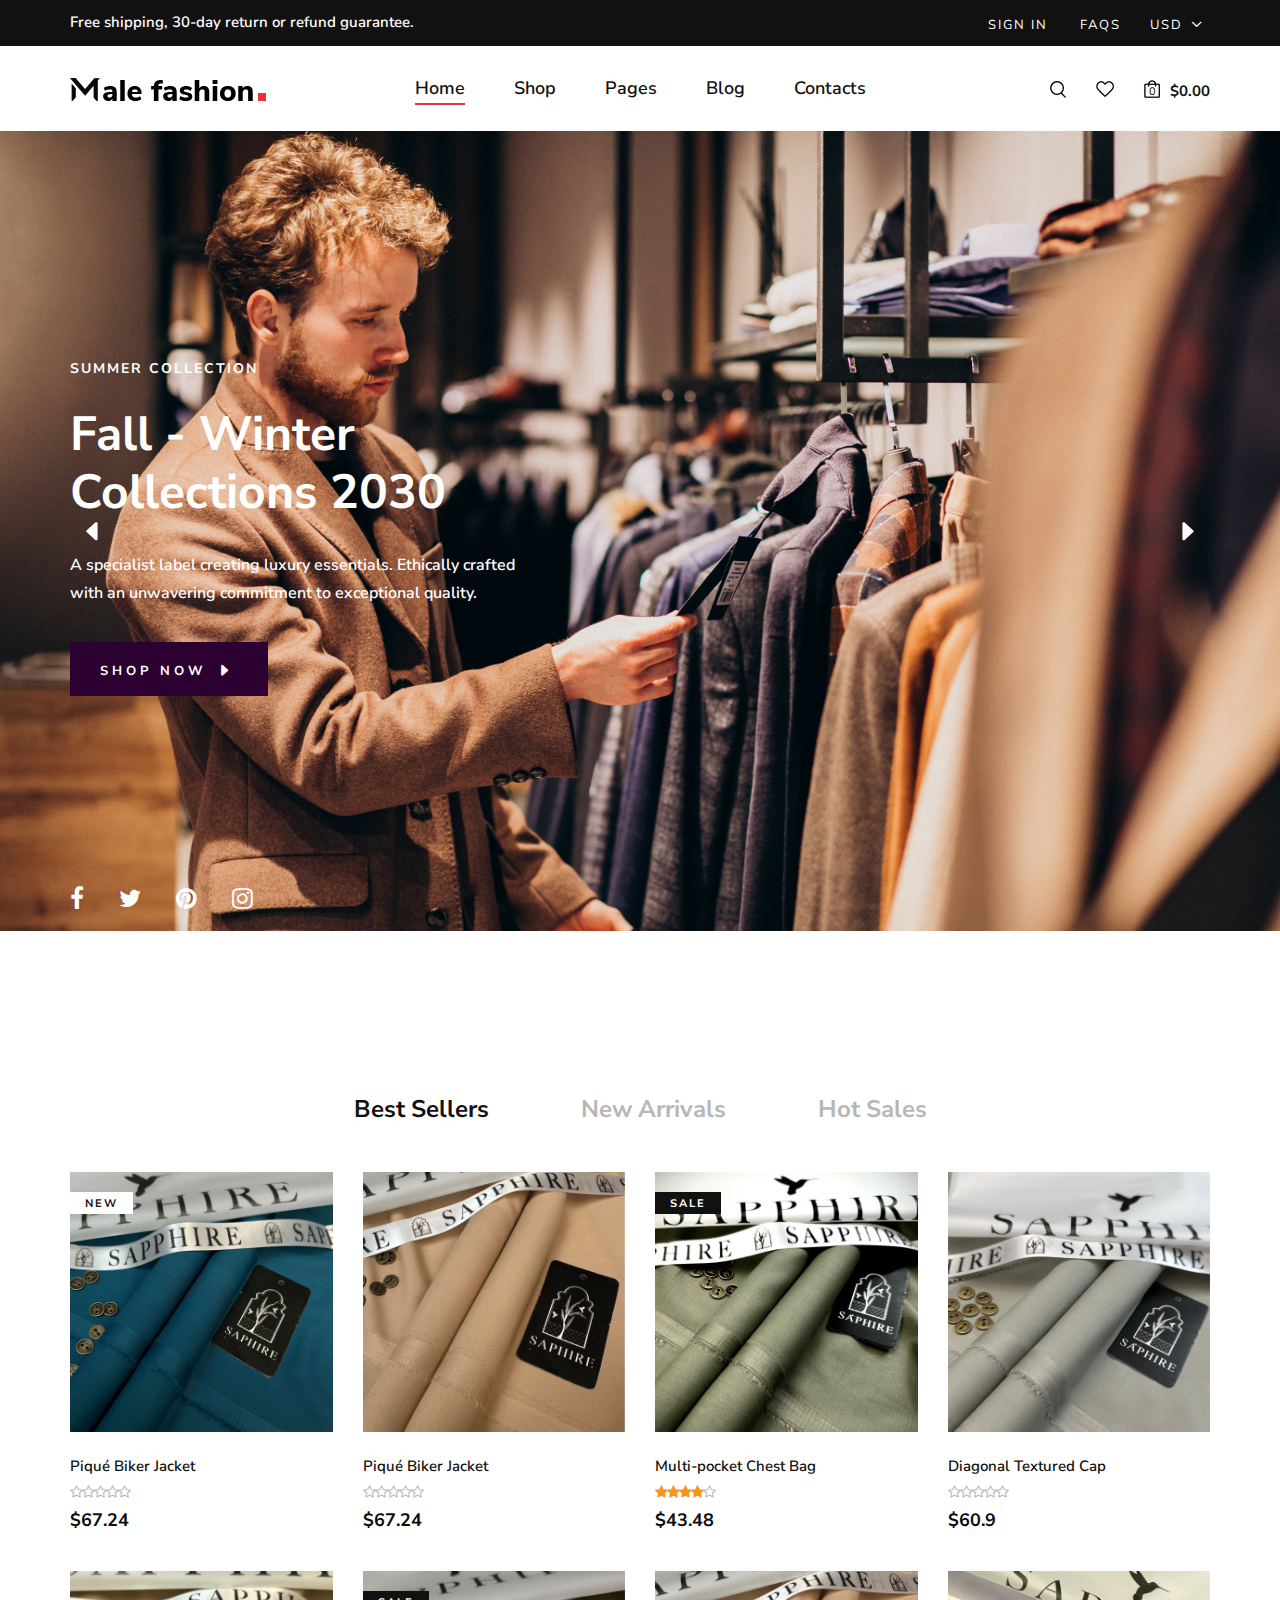
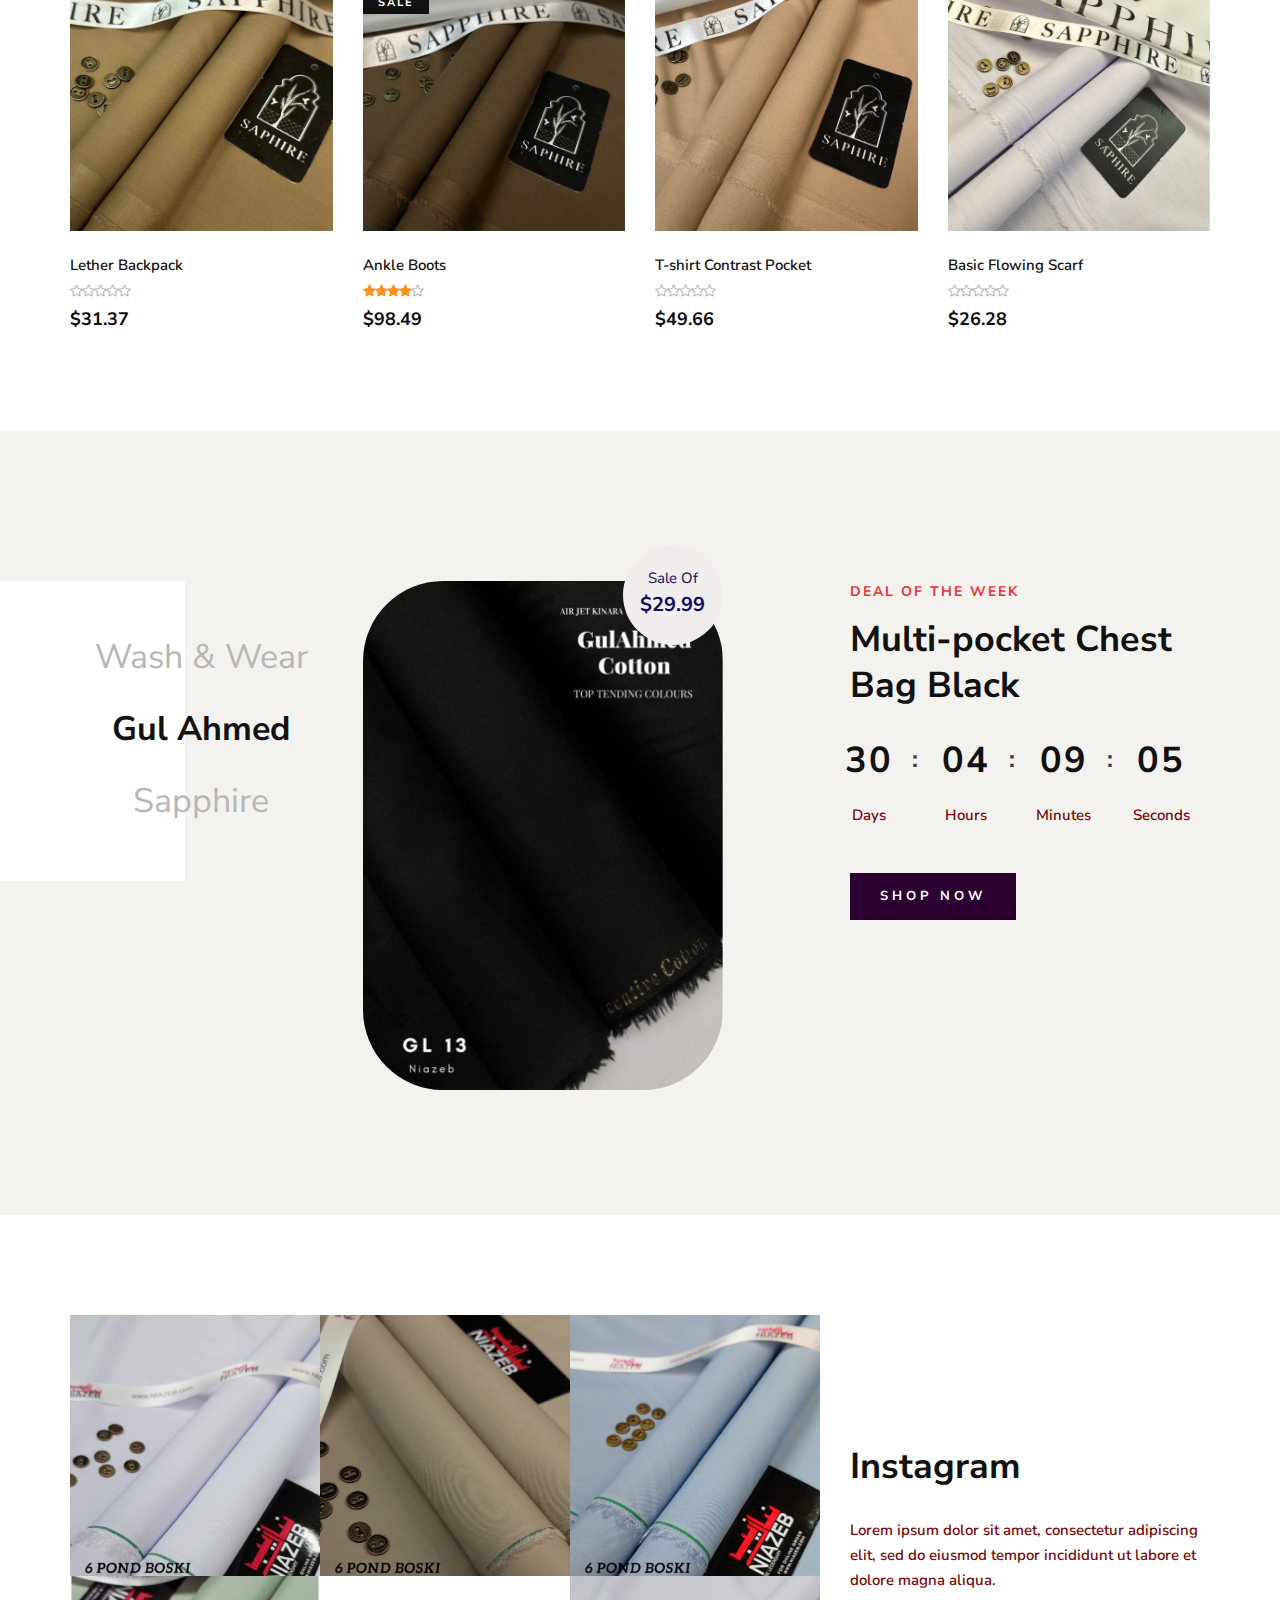
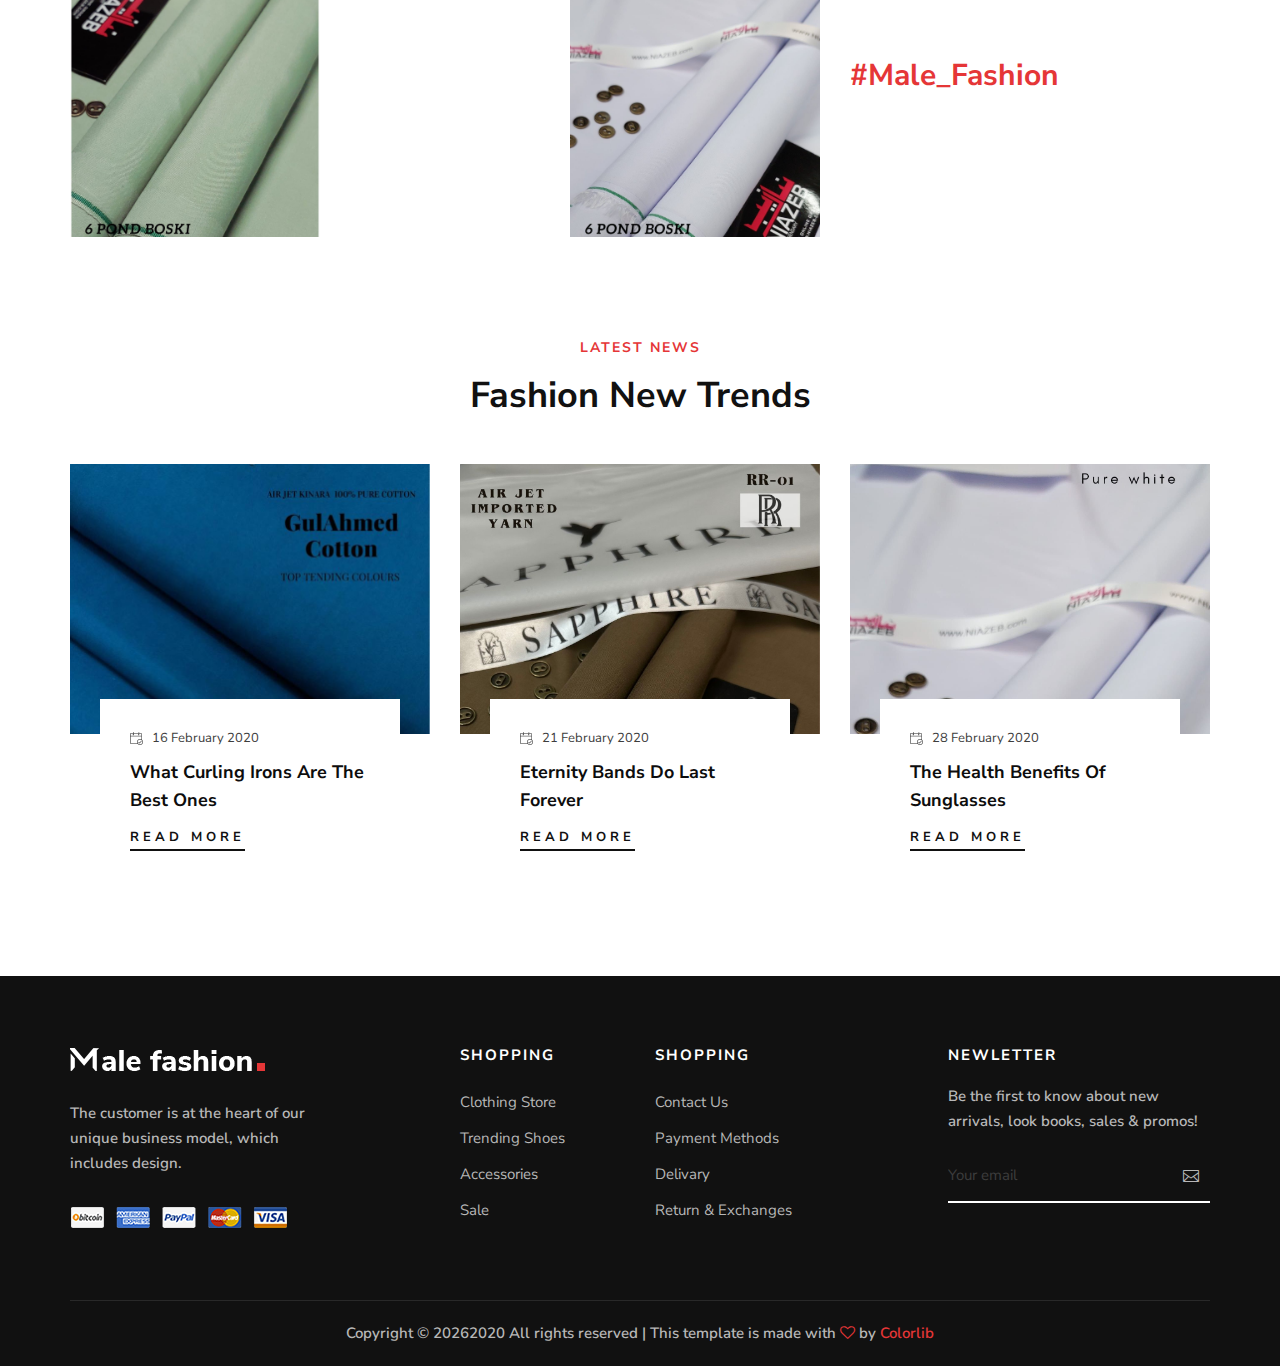
==== commit d555d31d: "link reverted" ====
--- a/index.html
+++ b/index.html
@@ -27,6 +27,7 @@
     <link rel="stylesheet" href="css/owl.carousel.min.css" type="text/css">
     <link rel="stylesheet" href="css/slicknav.min.css" type="text/css">
     <link rel="stylesheet" href="css/style.css" type="text/css">
+    
 </head>
 
 <body>
@@ -244,7 +245,7 @@
                 </div>
             </div>
             <div class="row product__filter">
-                <div class="col-lg-3 col-md-6 col-sm-6 col-md-6 col-sm-6 mix new-arrivals">
+                <div class="col-lg-3 col-md-6 col-sm-6 col-sm-2 col-6 mix new-arrivals">
                     <div class="product__item">
                         <div class="product__item__pic set-bg" data-setbg="img2/s8.jpg">
                             <span class="label">New</span>
@@ -279,7 +280,7 @@
                         </div>
                     </div>
                 </div>
-                <div class="col-lg-3 col-md-6 col-sm-6 col-md-6 col-sm-6 mix hot-sales">
+                <div class="col-lg-3 col-md-6 col-sm-6 col-md-6 col-sm-6 col-6 mix hot-sales">
                     <div class="product__item">
                         <div class="product__item__pic set-bg" data-setbg="img2/s7.jpg">
                             <ul class="product__hover">
@@ -313,7 +314,7 @@
                         </div>
                     </div>
                 </div>
-                <div class="col-lg-3 col-md-6 col-sm-6 col-md-6 col-sm-6 mix new-arrivals">
+                <div class="col-lg-3 col-md-6 col-sm-6 col-md-6 col-sm-6 col-6 mix new-arrivals">
                     <div class="product__item sale">
                         <div class="product__item__pic set-bg" data-setbg="img2/s3.jpg">
                             <span class="label">Sale</span>
@@ -348,7 +349,7 @@
                         </div>
                     </div>
                 </div>
-                <div class="col-lg-3 col-md-6 col-sm-6 col-md-6 col-sm-6 mix hot-sales">
+                <div class="col-lg-3 col-md-6 col-sm-6 col-md-6 col-sm-6 col-6 mix hot-sales">
                     <div class="product__item">
                         <div class="product__item__pic set-bg" data-setbg="img2/s4.jpg">
                             <ul class="product__hover">
@@ -382,7 +383,7 @@
                         </div>
                     </div>
                 </div>
-                <div class="col-lg-3 col-md-6 col-sm-6 col-md-6 col-sm-6 mix new-arrivals">
+                <div class="col-lg-3 col-md-6 col-sm-6 col-md-6 col-sm-6 col-6 mix new-arrivals">
                     <div class="product__item">
                         <div class="product__item__pic set-bg" data-setbg="img2/s5.jpg">
                             <ul class="product__hover">
@@ -416,7 +417,7 @@
                         </div>
                     </div>
                 </div>
-                <div class="col-lg-3 col-md-6 col-sm-6 col-md-6 col-sm-6 mix hot-sales">
+                <div class="col-lg-3 col-md-6 col-sm-6 col-md-6 col-sm-6 col-6 mix hot-sales">
                     <div class="product__item sale">
                         <div class="product__item__pic set-bg" data-setbg="img2/s6.jpg">
                             <span class="label">Sale</span>
@@ -451,7 +452,7 @@
                         </div>
                     </div>
                 </div>
-                <div class="col-lg-3 col-md-6 col-sm-6 col-md-6 col-sm-6 mix new-arrivals">
+                <div class="col-lg-3 col-md-6 col-sm-6 col-md-6 col-sm-6 col-6 mix new-arrivals">
                     <div class="product__item">
                         <div class="product__item__pic set-bg" data-setbg="img2/s7.jpg">
                             <ul class="product__hover">
@@ -485,7 +486,7 @@
                         </div>
                     </div>
                 </div>
-                <div class="col-lg-3 col-md-6 col-sm-6 col-md-6 col-sm-6 mix hot-sales">
+                <div class="col-lg-3 col-md-6 col-sm-6 col-md-6 col-sm-6 col-6 mix hot-sales">
                     <div class="product__item">
                         <div class="product__item__pic set-bg" data-setbg="img2/s2.jpg">
                             <ul class="product__hover">
@@ -528,8 +529,8 @@
     <section class="categories spad">
         <div class="container">
             <div class="row">
-                <div class="col-lg-3">
-                    <div class="categories__text">
+                <div class="col-lg-3 text-center">
+                    <div class="categories__text ">
                         <h2>Wash & Wear <br /> <span>Gul Ahmed</span> <br /> Sapphire</h2>
                     </div>
                 </div>
@@ -573,10 +574,10 @@
     <!-- Categories Section End -->
 
     <!-- Instagram Section Begin -->
-    <section class="instagram spad">
+    <section class="instagram spad" >
         <div class="container">
-            <div class="row">
-                <div class="col-lg-8">
+            <div class="row" >
+                <div class="col-lg-8 col-sm-10  ">
                     <div class="instagram__pic">
                         <div class="instagram__pic__item set-bg" data-setbg="img2/b1.jpg"></div>
                         <div class="instagram__pic__item set-bg" data-setbg="img2/b2.jpg"></div>
@@ -586,7 +587,7 @@
                         <div class="instagram__pic__item set-bg" data-setbg="img2/b1.jpg"></div>
                     </div>
                 </div>
-                <div class="col-lg-4">
+                <div class="col-lg-4 ">
                     <div class="instagram__text">
                         <h2>Instagram</h2>
                         <p>Lorem ipsum dolor sit amet, consectetur adipiscing elit, sed do eiusmod tempor incididunt ut
--- a/css/style.css
+++ b/css/style.css
@@ -167,9 +167,11 @@
 	color: #ffffff;
 	background: #2c0131;
 	letter-spacing: 4px;
+	outline: none;
 }
 .primary-btn:hover{
 	background-color: #751380;
+	color: white;
 }
 
 .site-btn {
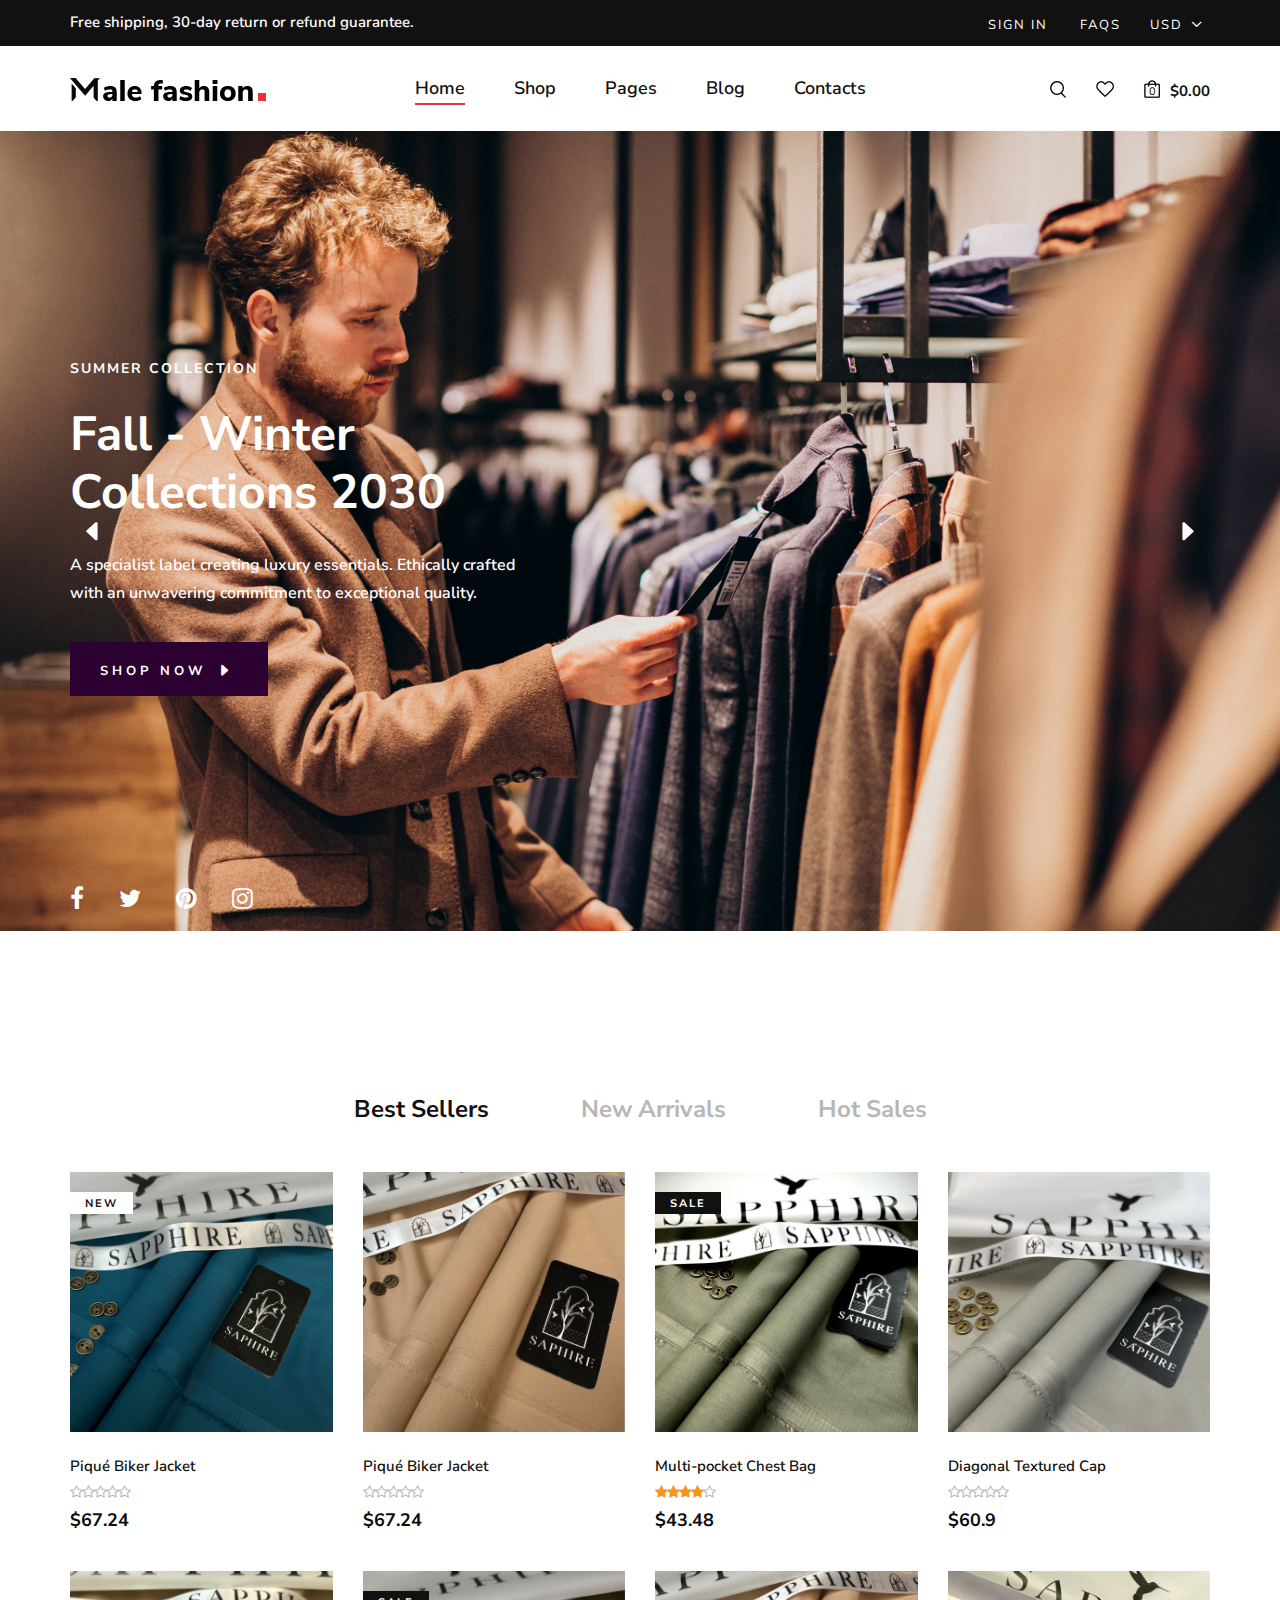
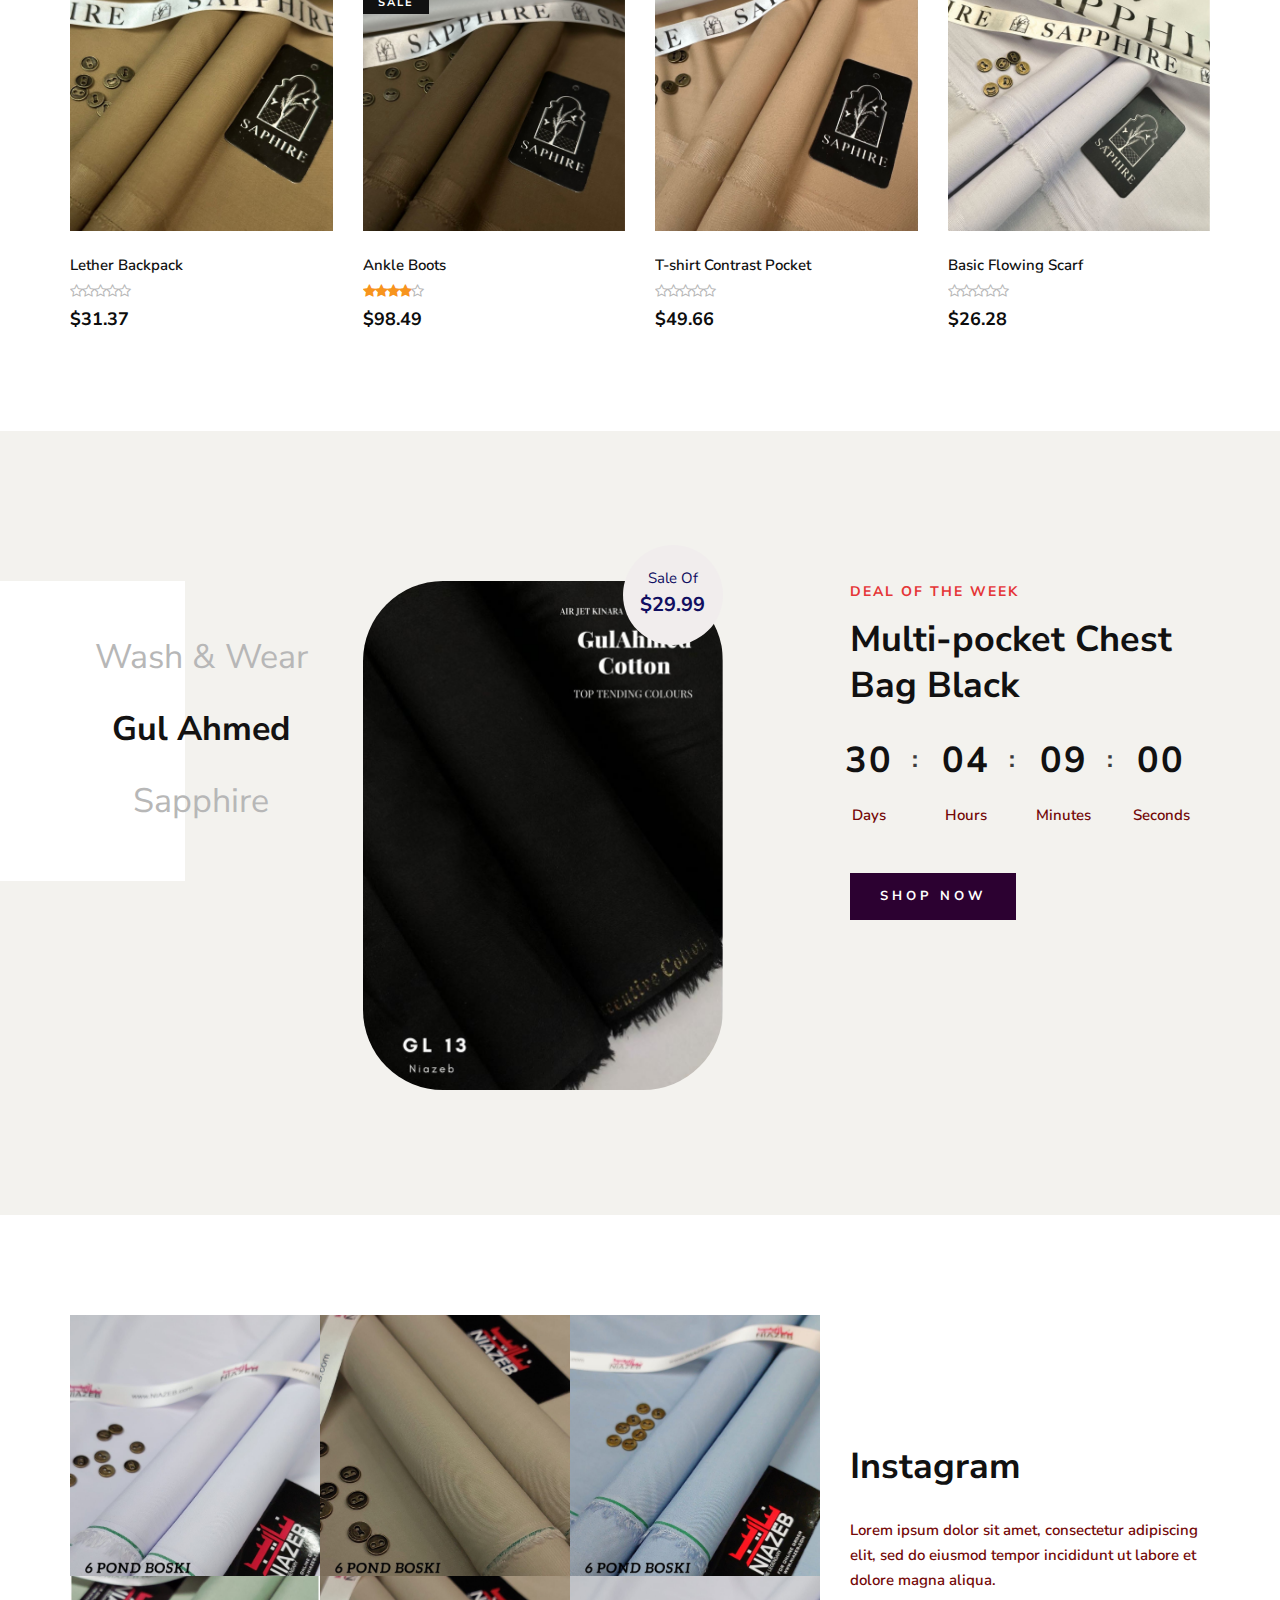
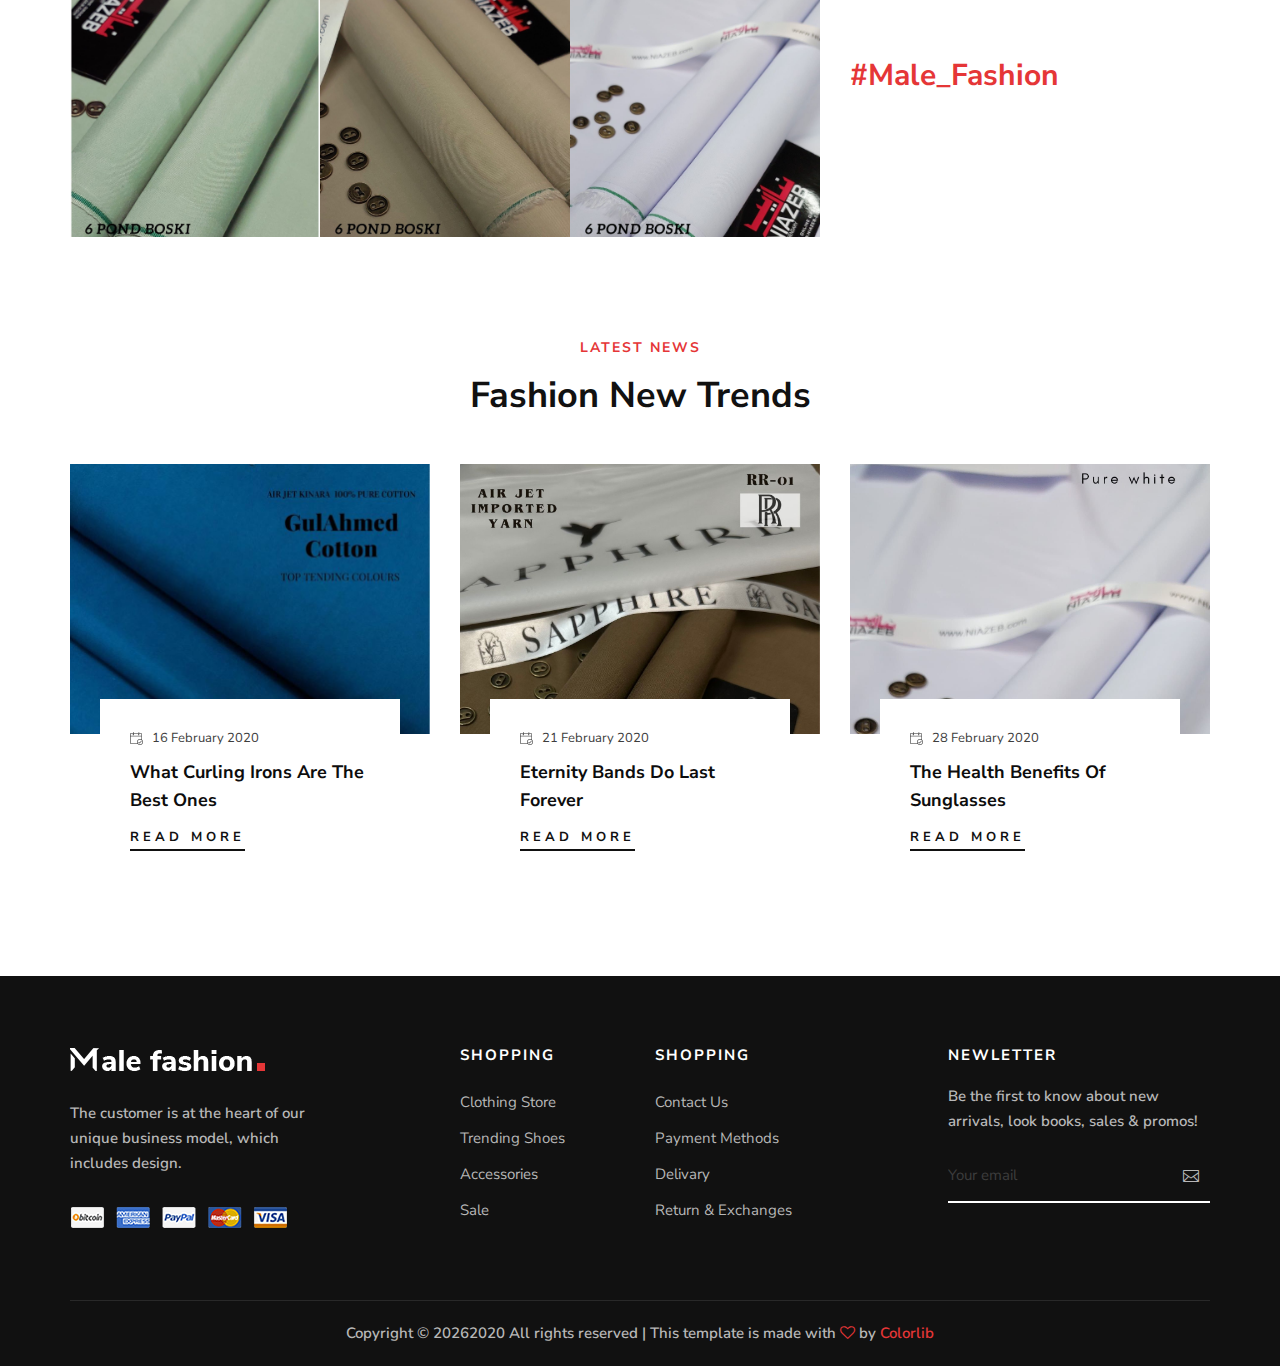
==== commit 8b983d15: "image reverted" ====
--- a/index.html
+++ b/index.html
@@ -583,7 +583,7 @@
                         <div class="instagram__pic__item set-bg" data-setbg="img2/b2.jpg"></div>
                         <div class="instagram__pic__item set-bg" data-setbg="img2/b3.jpg"></div>
                         <div class="instagram__pic__item set-bg" data-setbg="img2/b4.jpg"></div>
-                        <div class="instagram__pic__item set-bg" data-setbg="img2/6Pond.jpg"></div>
+                        <div class="instagram__pic__item set-bg" data-setbg="img2/b2.jpg"></div>
                         <div class="instagram__pic__item set-bg" data-setbg="img2/b1.jpg"></div>
                     </div>
                 </div>
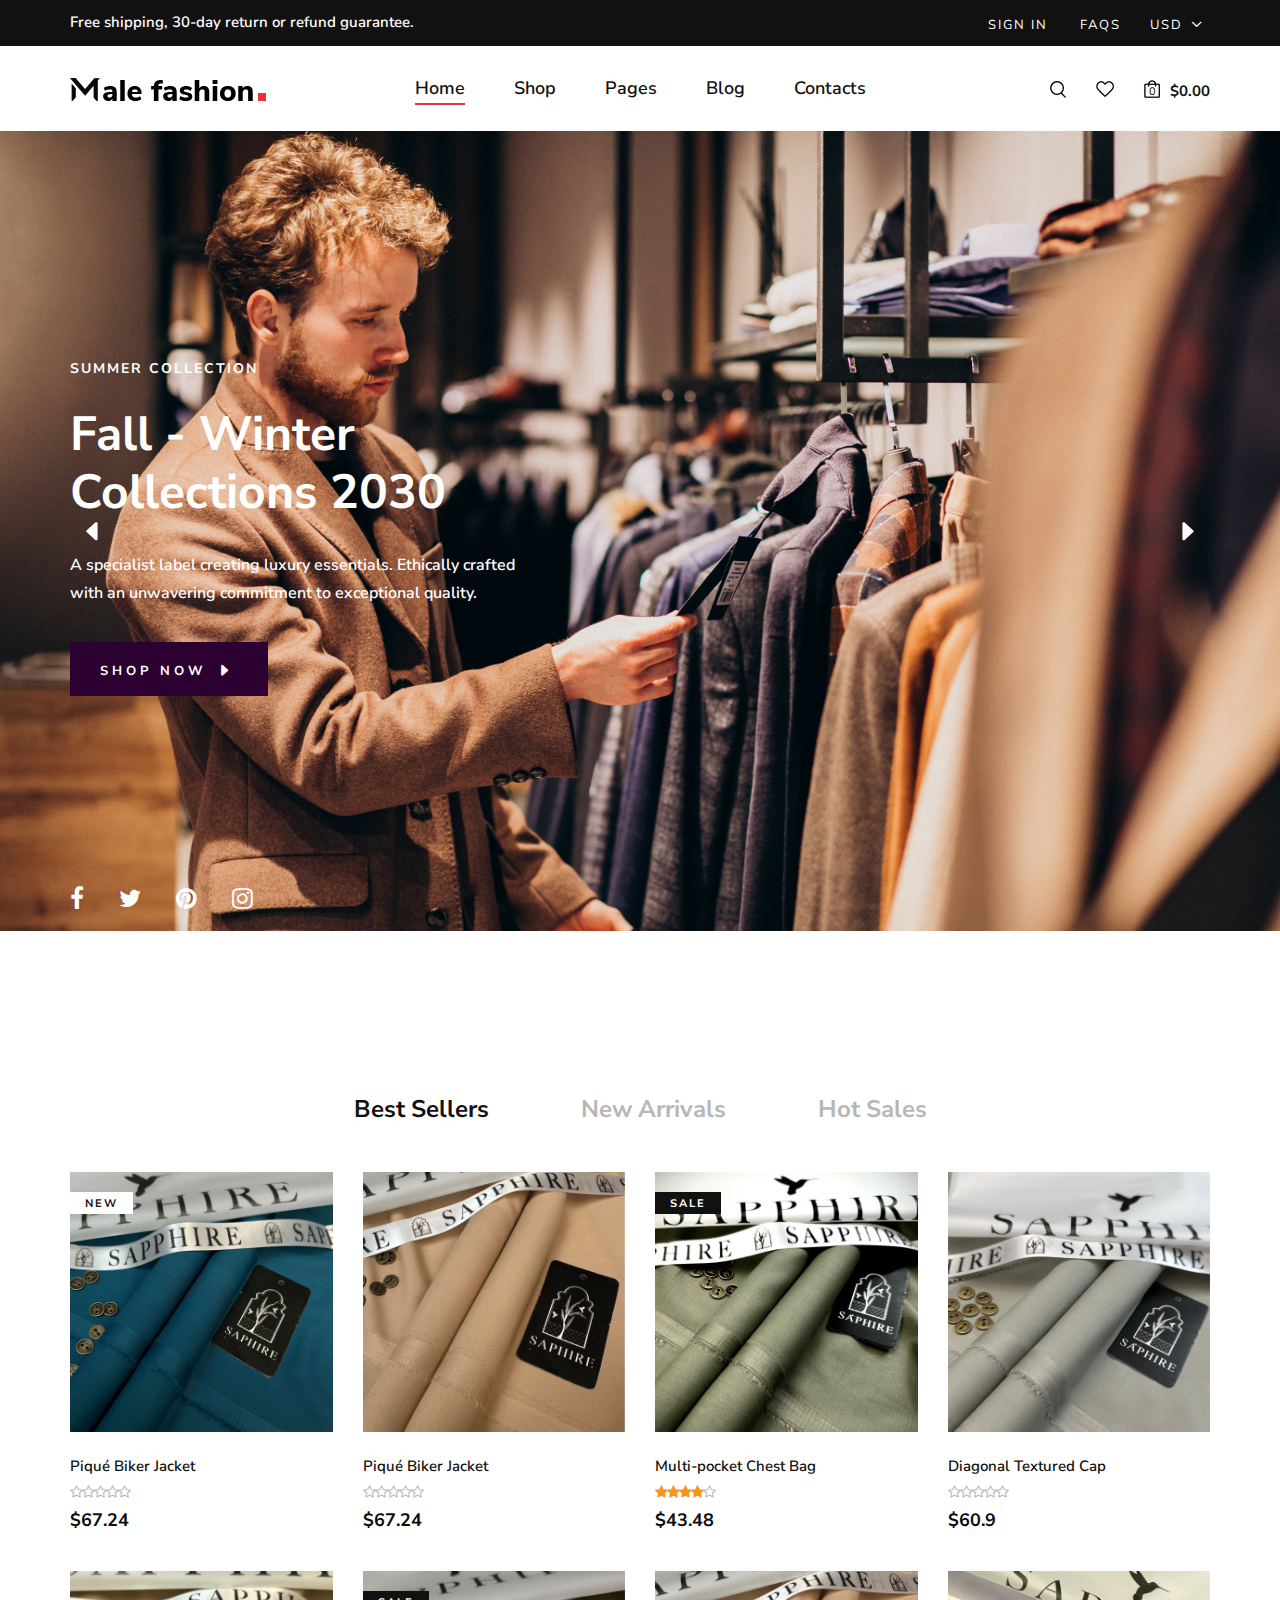
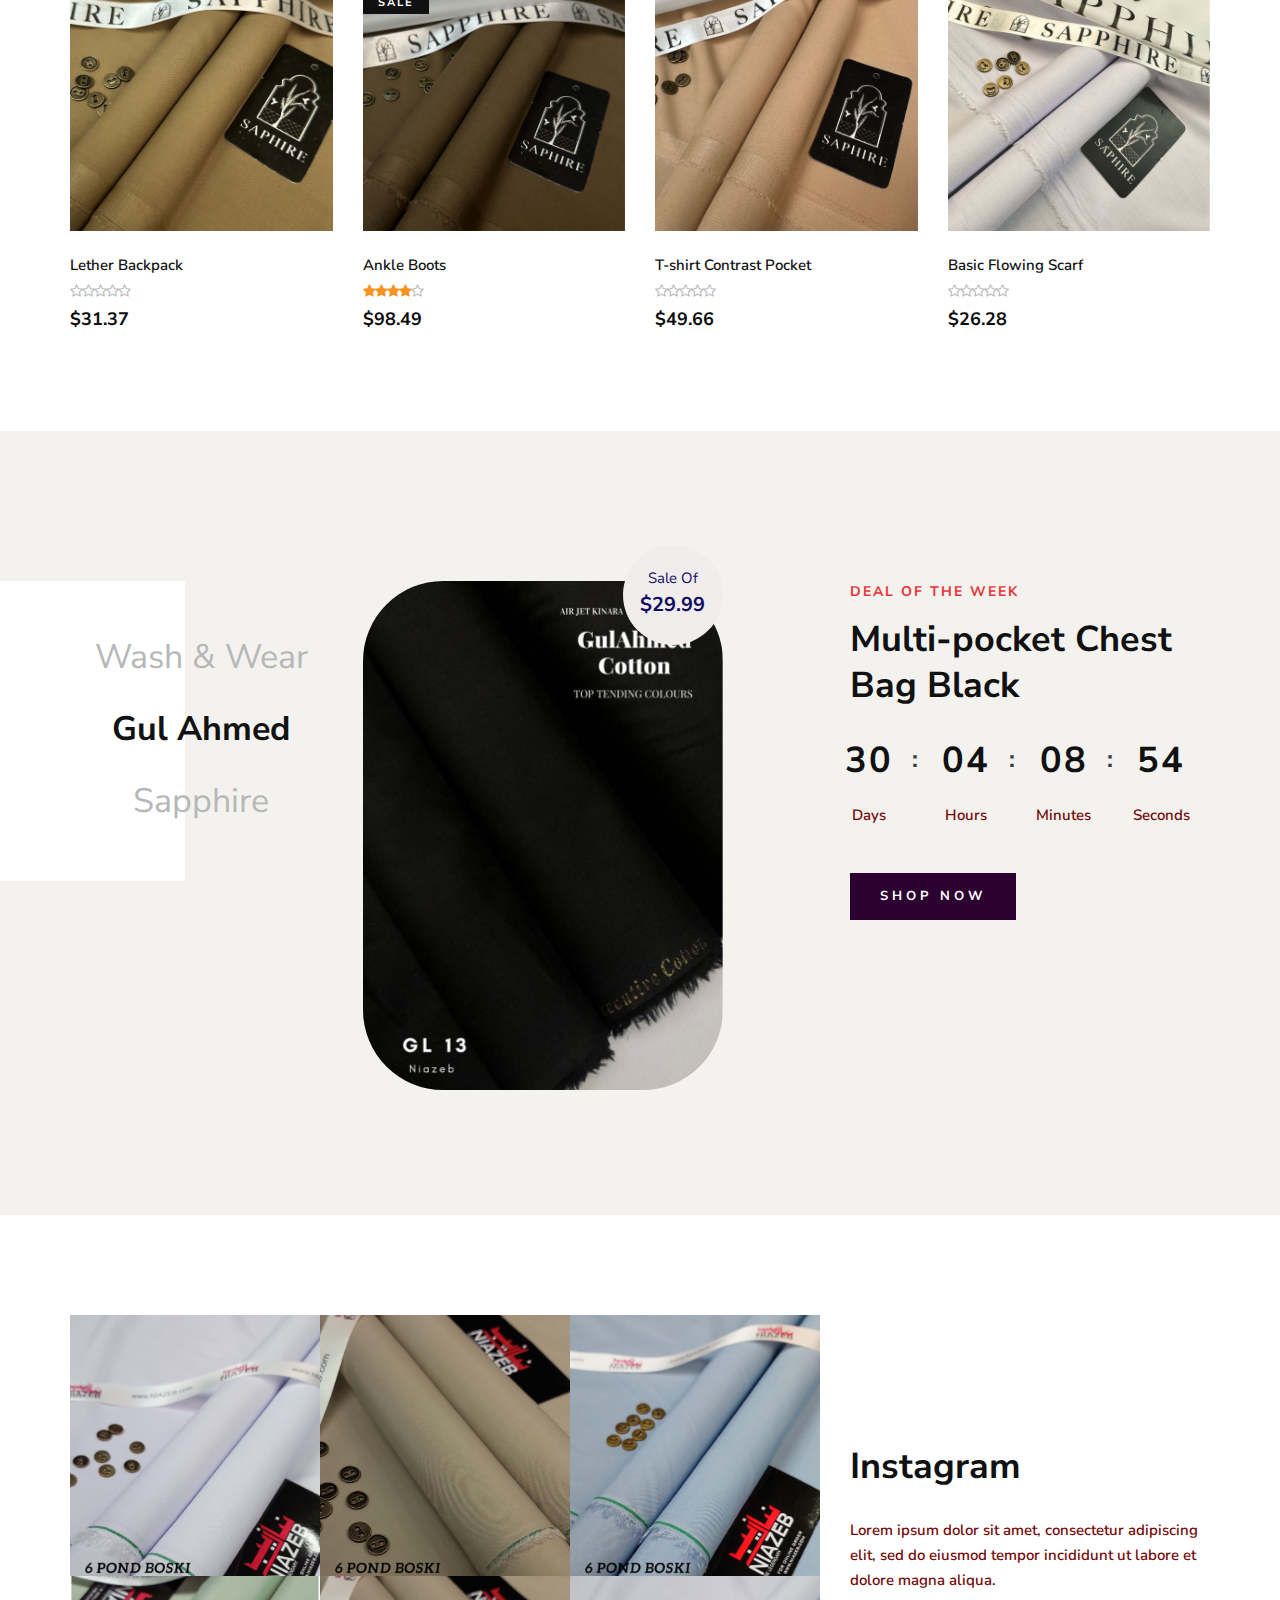
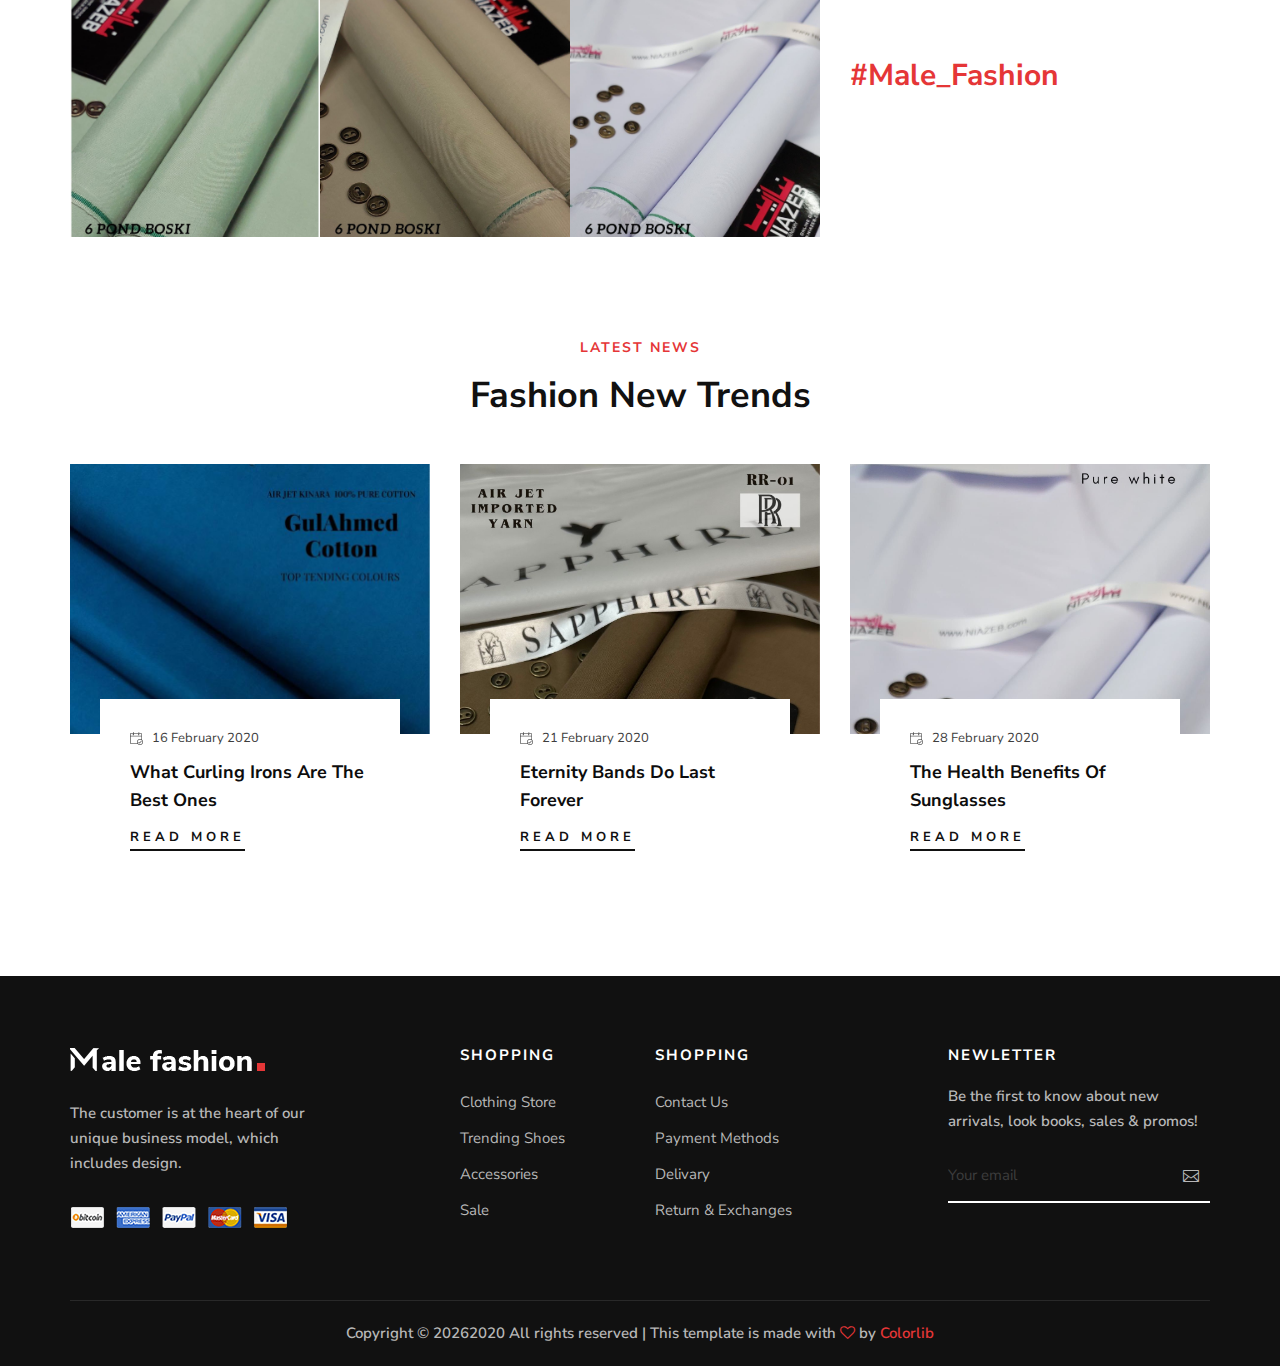
==== commit 290ec4e0: "Update index.html" ====
--- a/index.html
+++ b/index.html
@@ -577,7 +577,7 @@
     <section class="instagram spad" >
         <div class="container">
             <div class="row" >
-                <div class="col-lg-8 col-sm-10  ">
+                <div class="col-lg-8 col-sm-10">
                     <div class="instagram__pic">
                         <div class="instagram__pic__item set-bg" data-setbg="img2/b1.jpg"></div>
                         <div class="instagram__pic__item set-bg" data-setbg="img2/b2.jpg"></div>
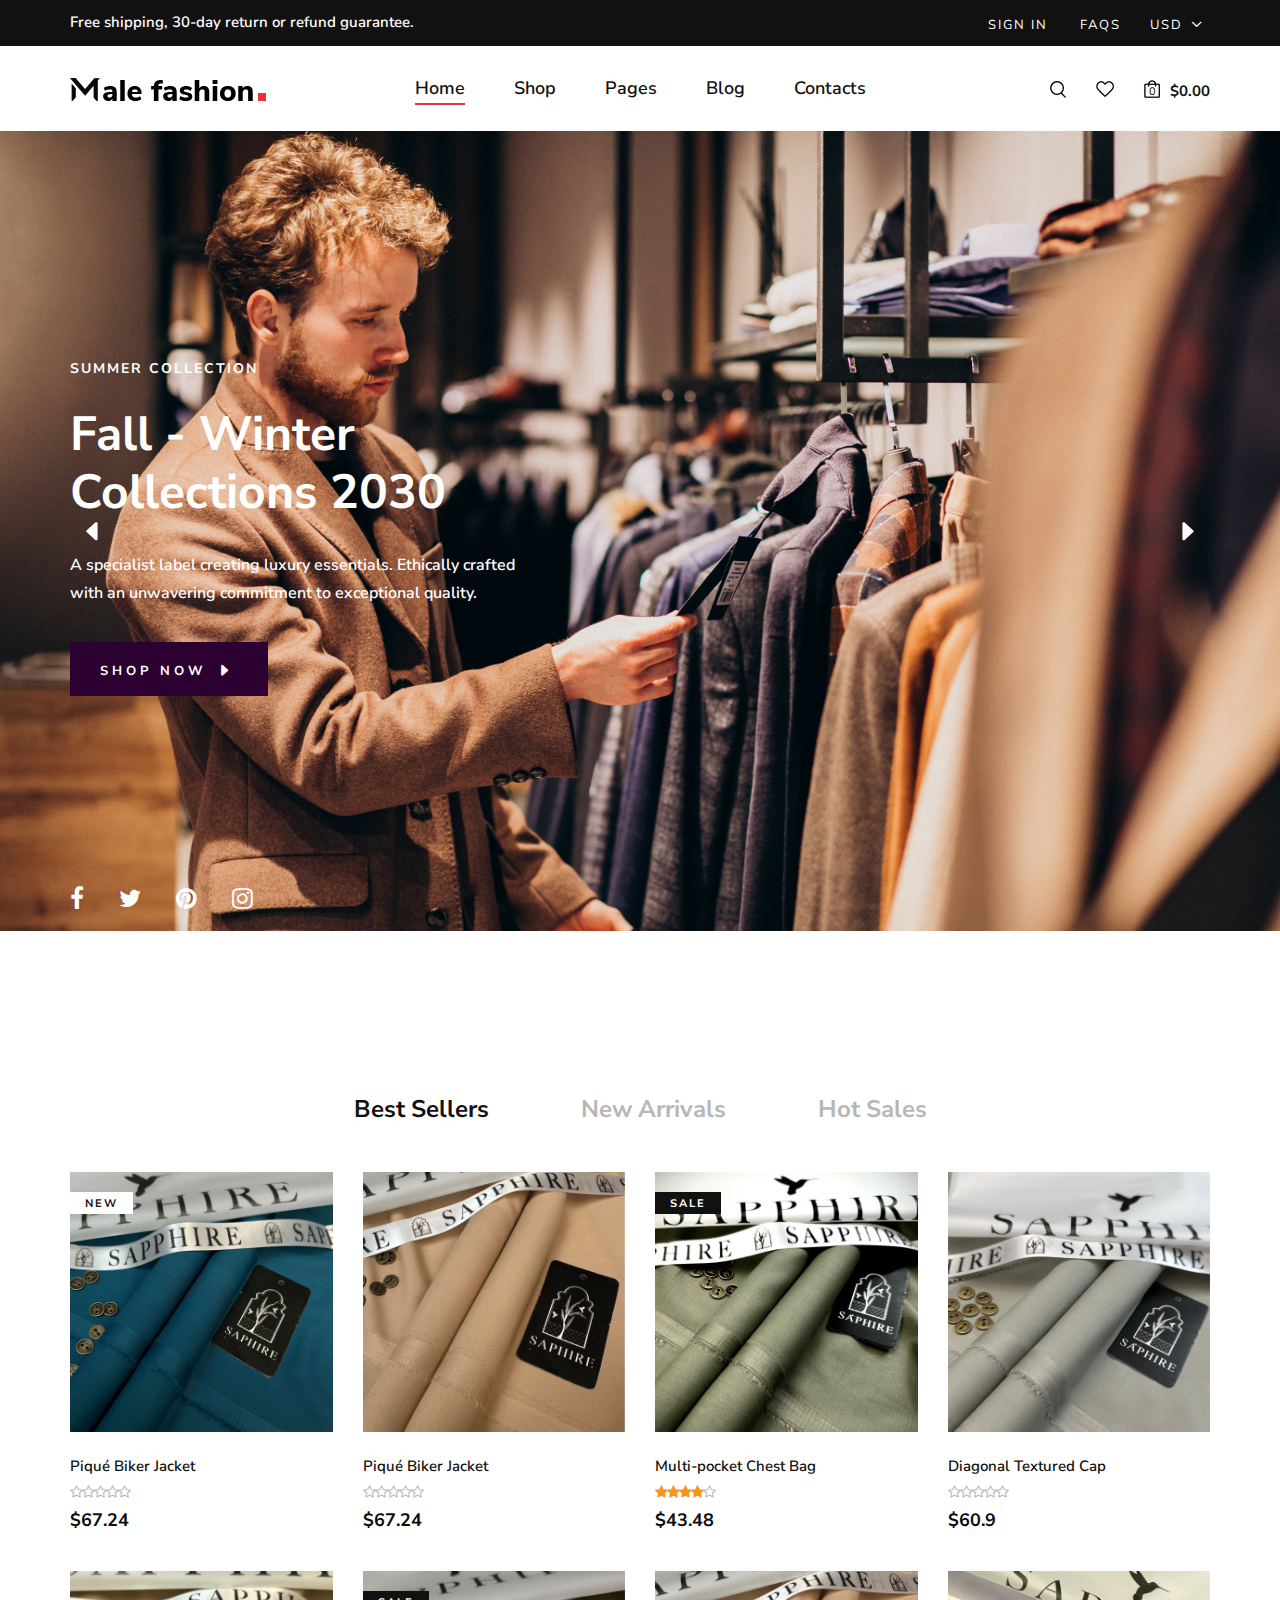
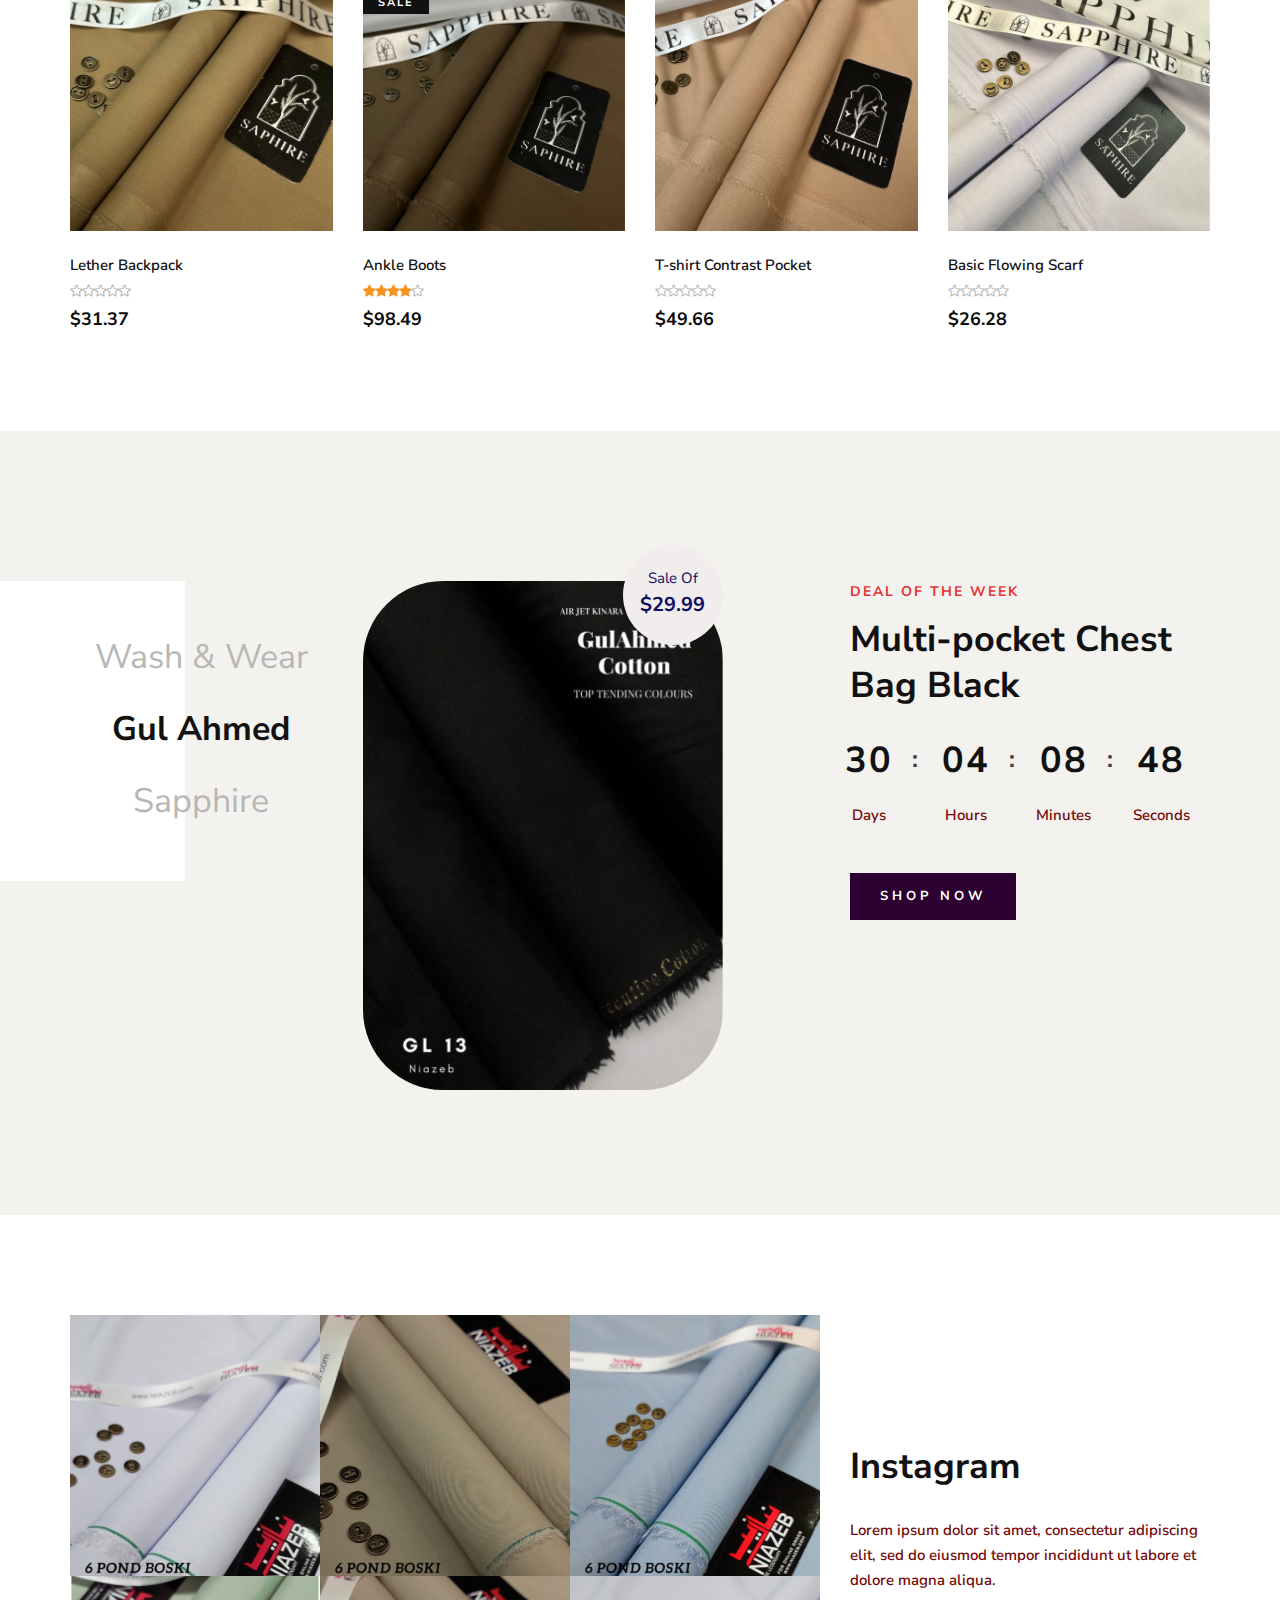
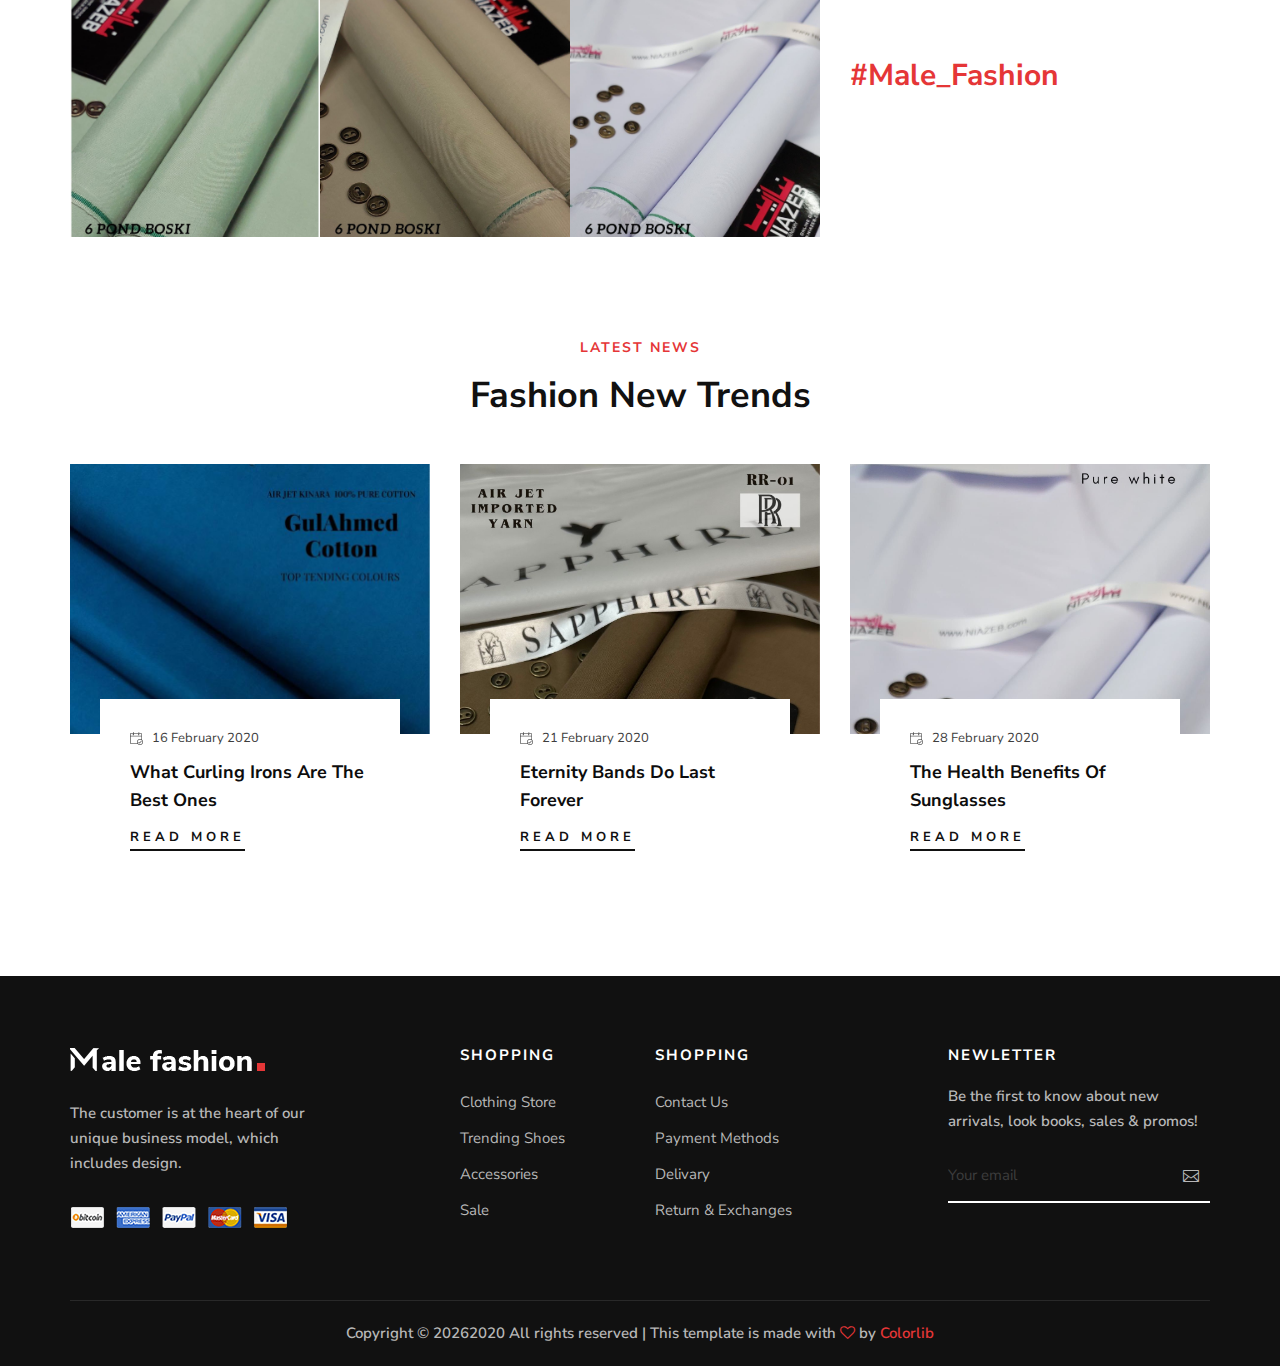
==== commit 55d69f96: "Update index.html" ====
--- a/index.html
+++ b/index.html
@@ -577,7 +577,7 @@
     <section class="instagram spad" >
         <div class="container">
             <div class="row" >
-                <div class="col-lg-8 col-sm-10">
+                <div class="col-lg-8 col-12 col-sm-12">
                     <div class="instagram__pic">
                         <div class="instagram__pic__item set-bg" data-setbg="img2/b1.jpg"></div>
                         <div class="instagram__pic__item set-bg" data-setbg="img2/b2.jpg"></div>
@@ -587,7 +587,7 @@
                         <div class="instagram__pic__item set-bg" data-setbg="img2/b1.jpg"></div>
                     </div>
                 </div>
-                <div class="col-lg-4 ">
+                <div class="col-lg-4  col-sm-12 col-12">
                     <div class="instagram__text">
                         <h2>Instagram</h2>
                         <p>Lorem ipsum dolor sit amet, consectetur adipiscing elit, sed do eiusmod tempor incididunt ut
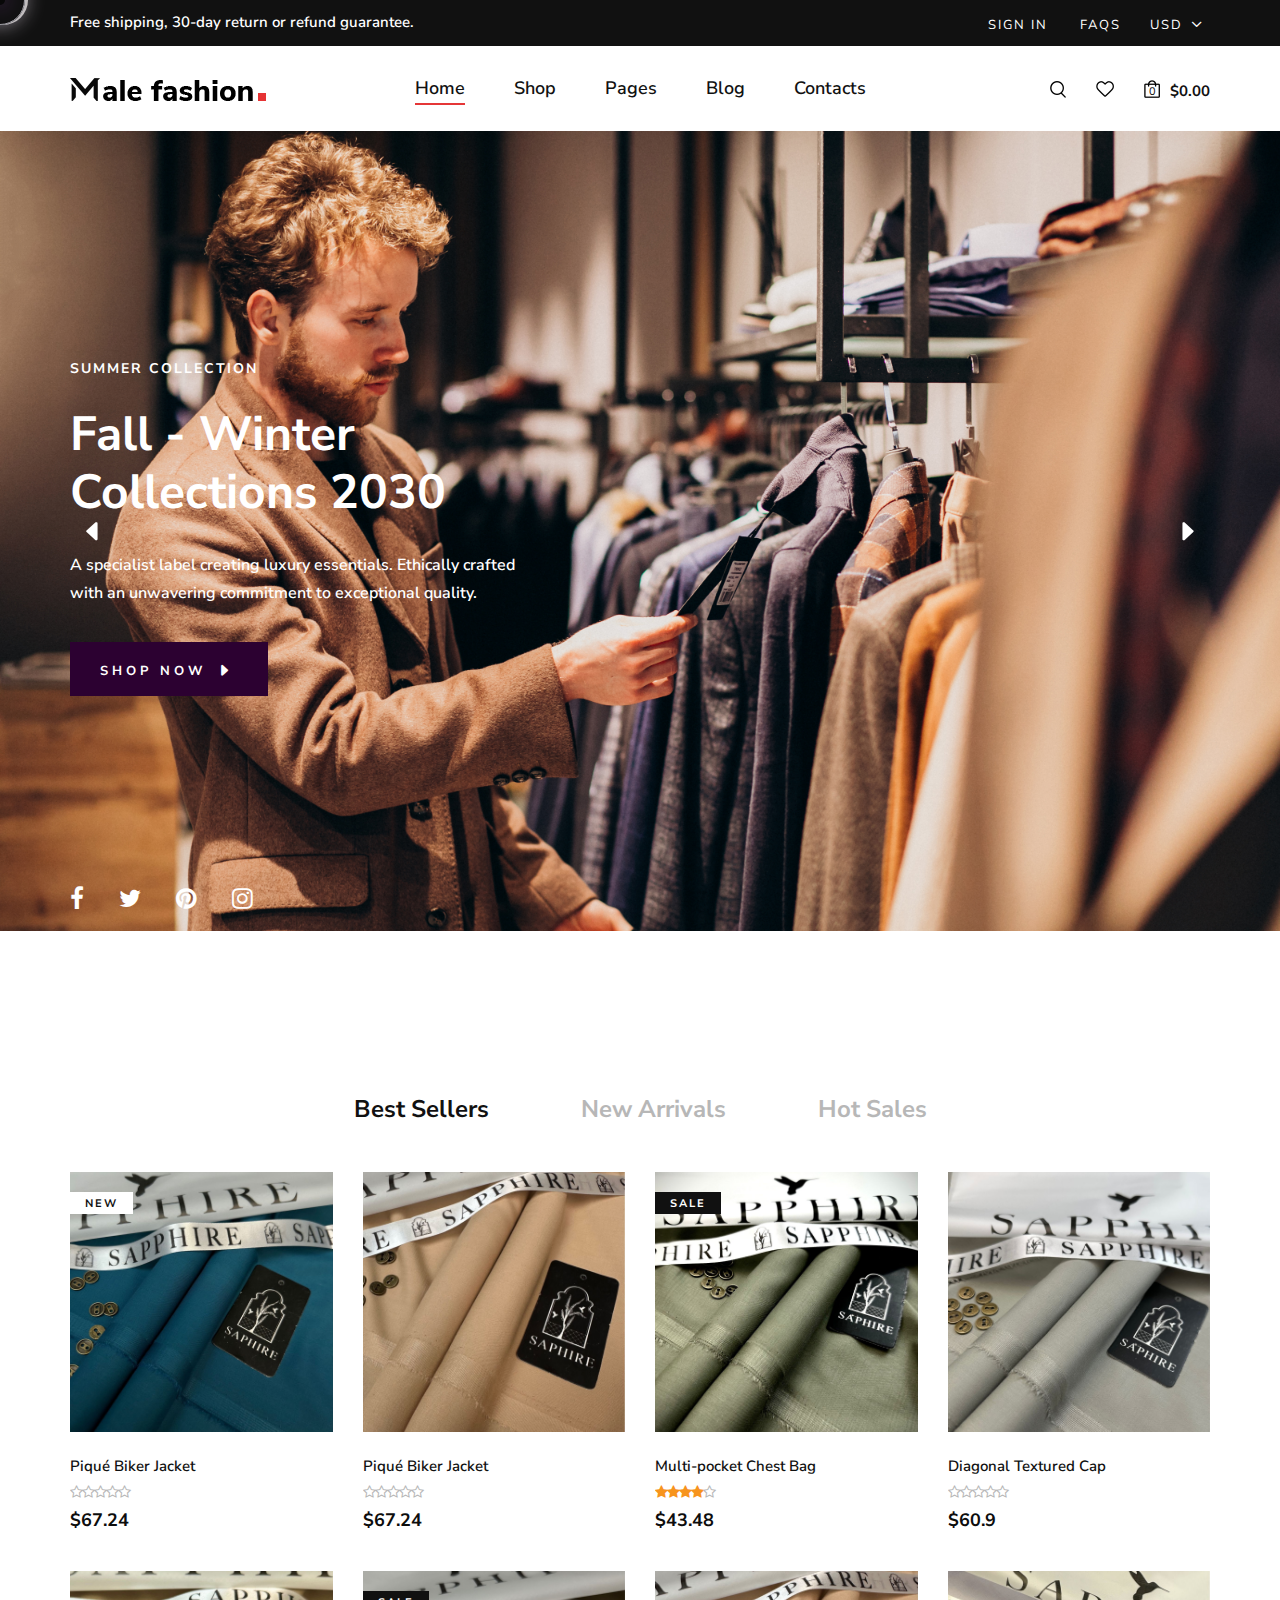
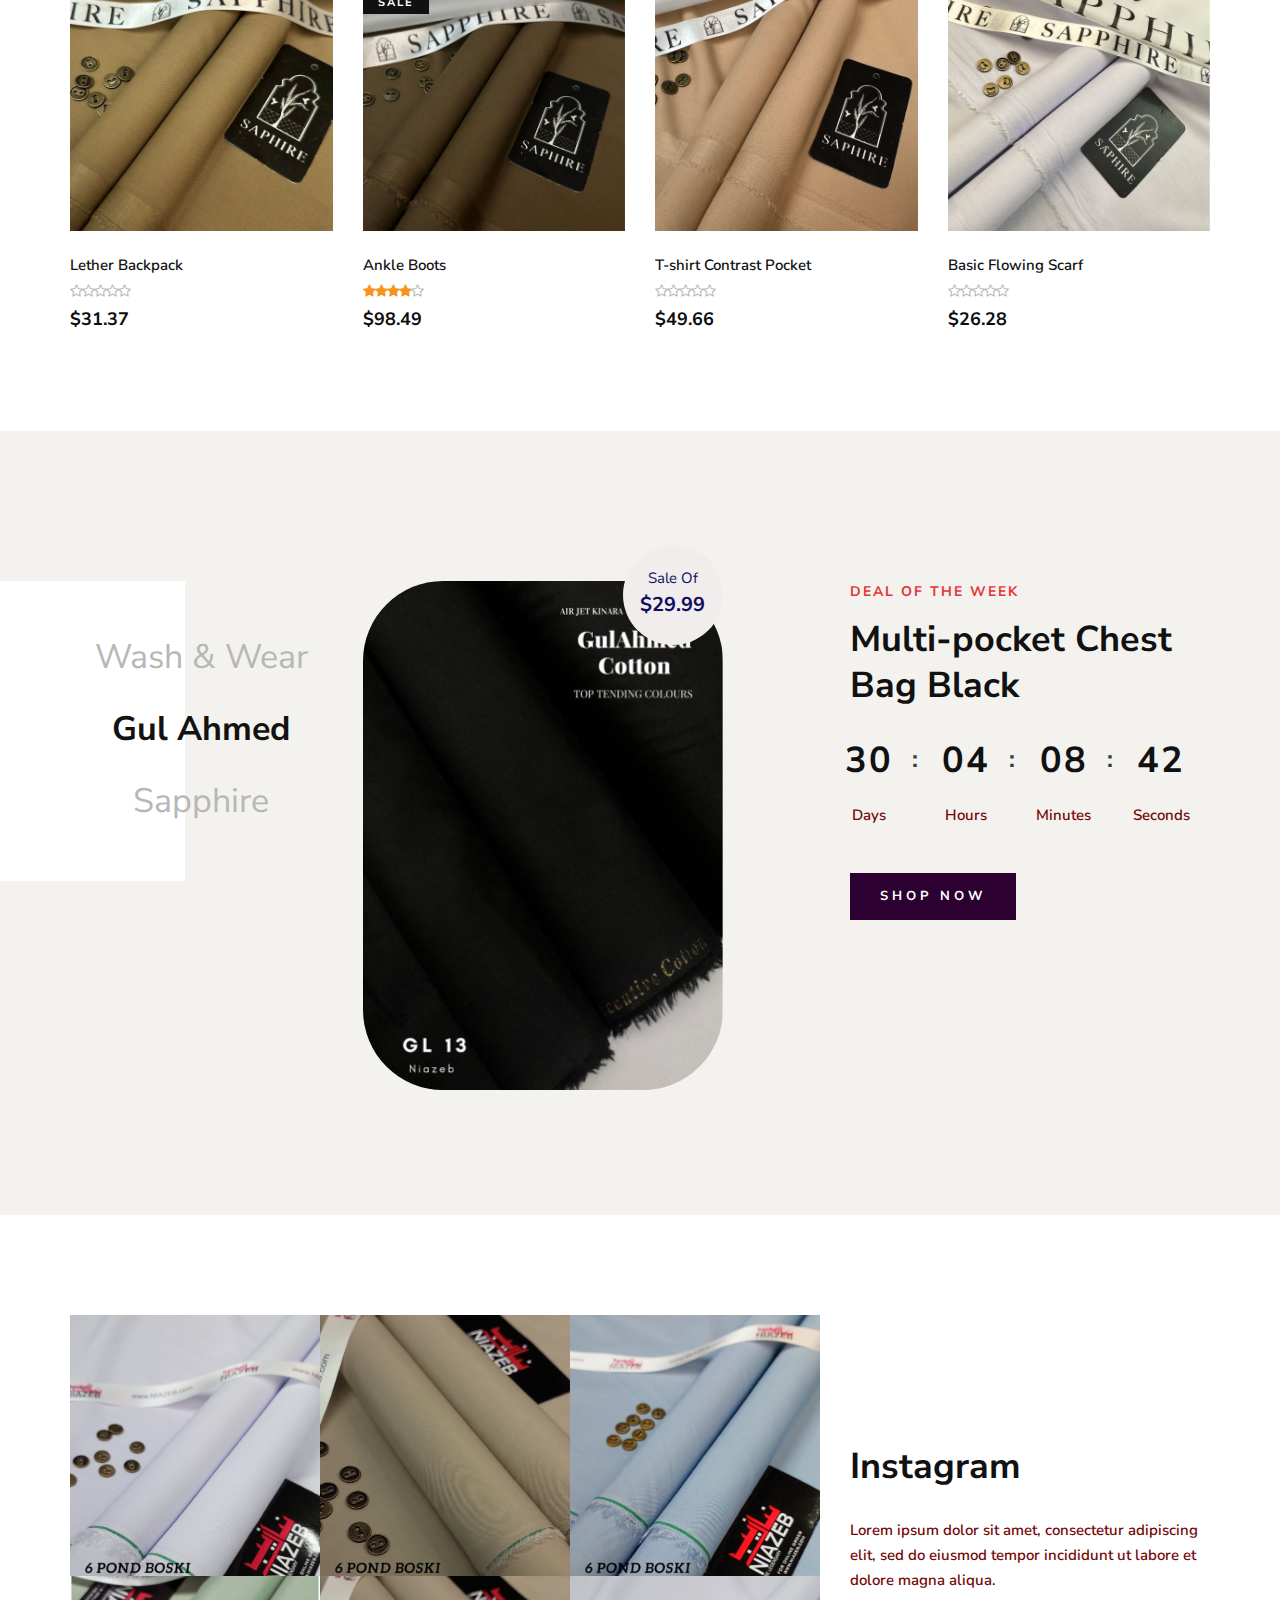
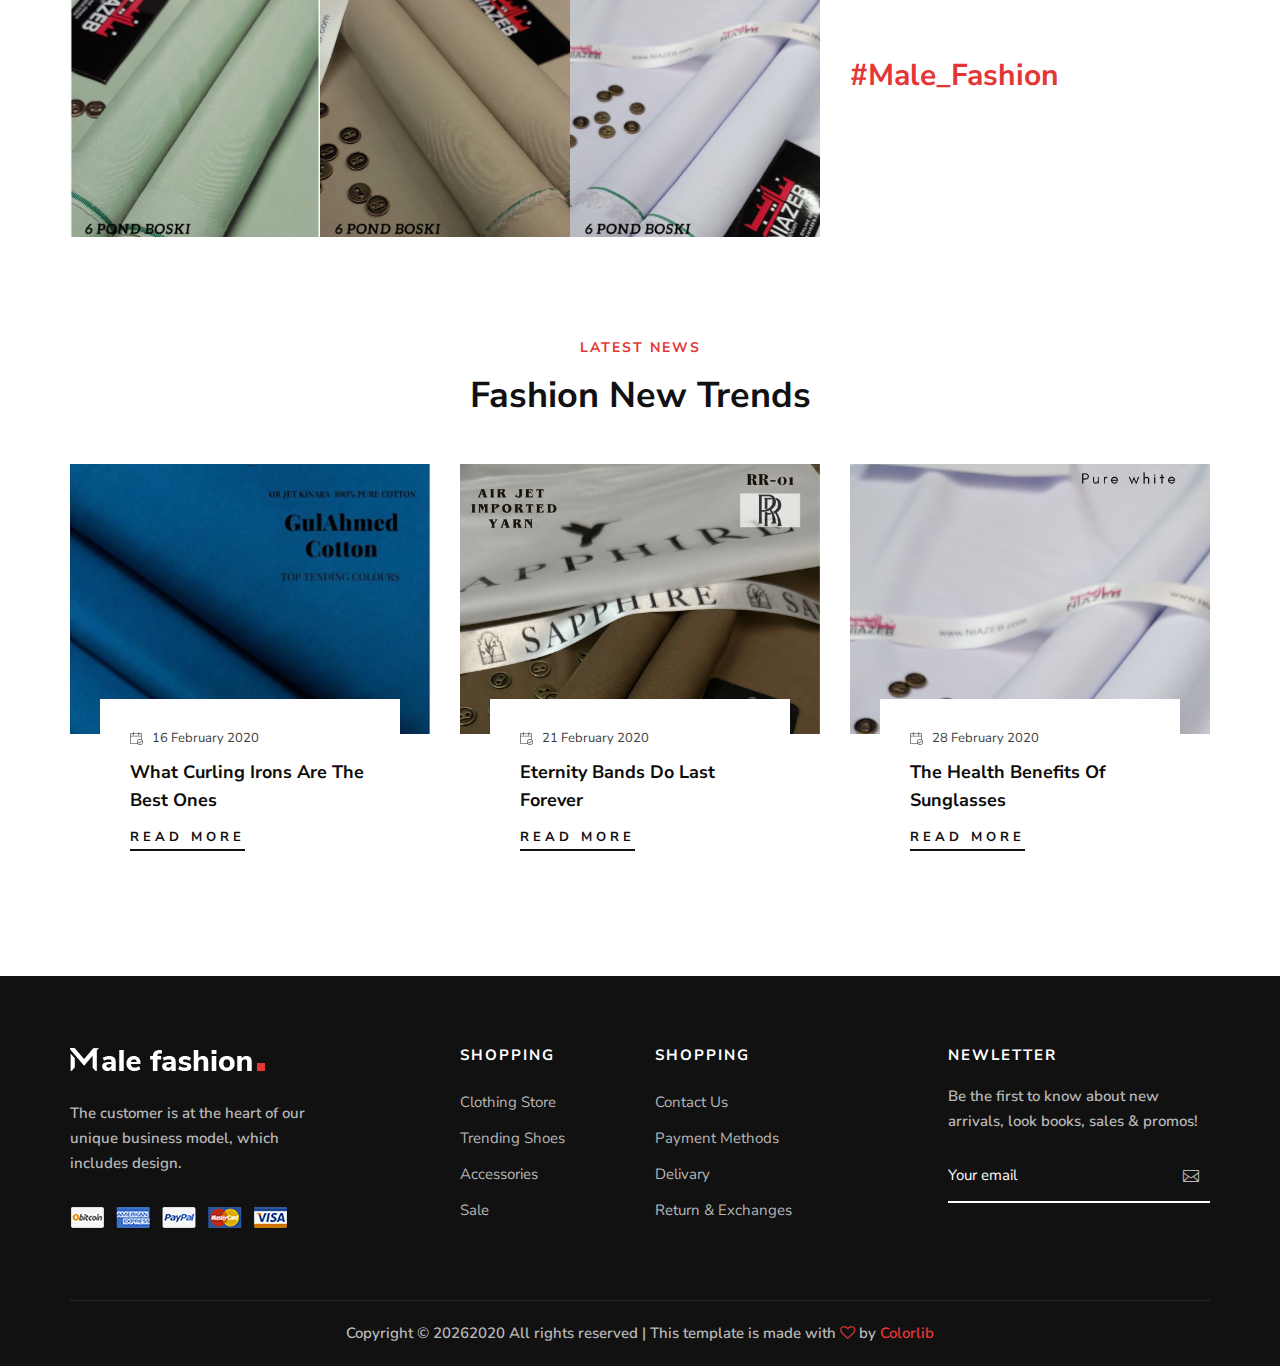
==== commit e4088aa8: "added cursor events" ====
--- a/index.html
+++ b/index.html
@@ -31,6 +31,11 @@
 </head>
 
 <body>
+    <!-- cursor_event -->
+
+    <div class="cursor"></div>
+    <div class="sub_cursor"></div>
+    
     <!-- Page Preloder -->
     <div id="preloder">
         <div class="loader"></div>
--- a/css/style.css
+++ b/css/style.css
@@ -35,6 +35,7 @@
 	height: 100%;
 	font-family: "Nunito Sans", sans-serif;
 	-webkit-font-smoothing: antialiased;
+	
 }
 
 h1,
@@ -598,6 +599,9 @@
 	color: #ffffff;
 	font-size: 1.5rem;
 }
+.icon_1:hover{
+	color:#979e9a;
+}
 
 .hero__items {
 	height: 800px;
@@ -2061,7 +2065,7 @@
 .footer__widget .footer__newslatter form input {
 	width: 100%;
 	font-size: 15px;
-	color: #3d3d3d;
+	color: white;
 	background: transparent;
 	border: none;
 	padding: 15px 0;
@@ -2069,11 +2073,11 @@
 }
 
 .footer__widget .footer__newslatter form input::-webkit-input-placeholder {
-	color: #3d3d3d;
+	color: #faf9f9;
 }
 
 .footer__widget .footer__newslatter form input::-moz-placeholder {
-	color: #3d3d3d;
+	color: white;
 }
 
 .footer__widget .footer__newslatter form input:-ms-input-placeholder {
@@ -2085,7 +2089,7 @@
 }
 
 .footer__widget .footer__newslatter form input::placeholder {
-	color: #3d3d3d;
+	color: white;
 }
 
 .footer__widget .footer__newslatter form button {
@@ -3917,4 +3921,63 @@
 	.categories__text:before {
 		height: 250px;
 	}
+}
+.cursor{
+    z-index: 999;
+    position: fixed;
+    width: 50px;
+    height: 50px ;
+    border: 1px solid #a1a1a7;
+    border-radius: 50%;
+    pointer-events: none;    
+    box-shadow: 0 0 20px #948e97,
+    3px 0 0 #dddad7;
+    /* animation: colors 10s infinite; */
+    transform: translate(-50%,-50%);
+
+    transition: 0.2s ease;
+}
+
+@keyframes colors {
+    0%{
+        filter: hue-rotate(0deg);
+    }
+    100%{
+        filter: hue-rotate(360deg);
+    }
+}
+/* .cursor:before{
+    content: '';
+    background-color: rgb(93, 85, 97);
+    position: absolute;
+    height: 50px;
+    width: 50px;
+    opacity: 0.2;
+    border-radius: 40px;
+} */
+.sub_cursor{
+    z-index: 999;
+    position: fixed;
+    width: 10px;
+    height: 10px ;
+    /* border: 2px solid rgb(15, 7, 90); */
+    background-color: #080808;
+    border-radius: 50%;
+    pointer-events: none;
+    
+    box-shadow: 0 0 20px #7f439c;
+    /* animation: colors 10s infinite; */
+    transform: translate(-50%,-50%);
+
+    transition: 0.1s ease;
+
+}
+
+@keyframes colors {
+    0%{
+        filter: hue-rotate(0deg);
+    }
+    100%{
+        filter: hue-rotate(360deg);
+    }
 }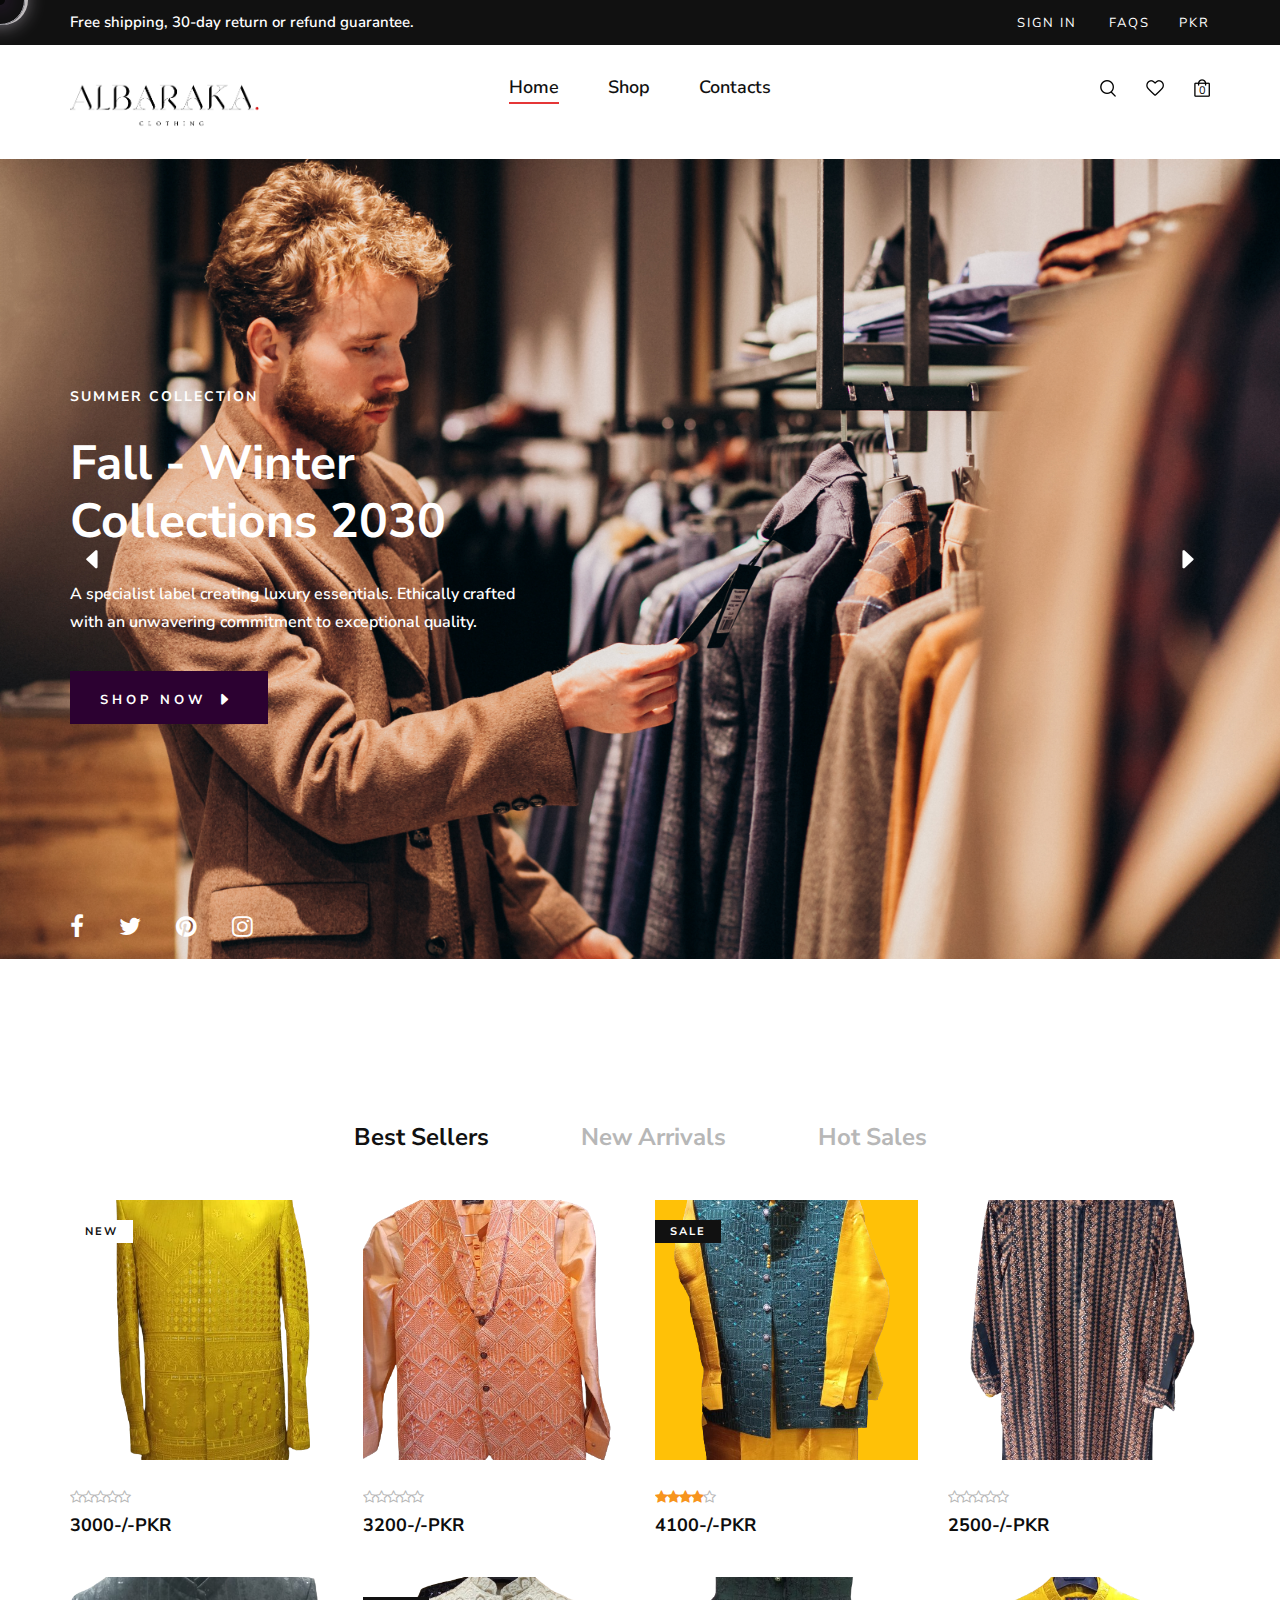
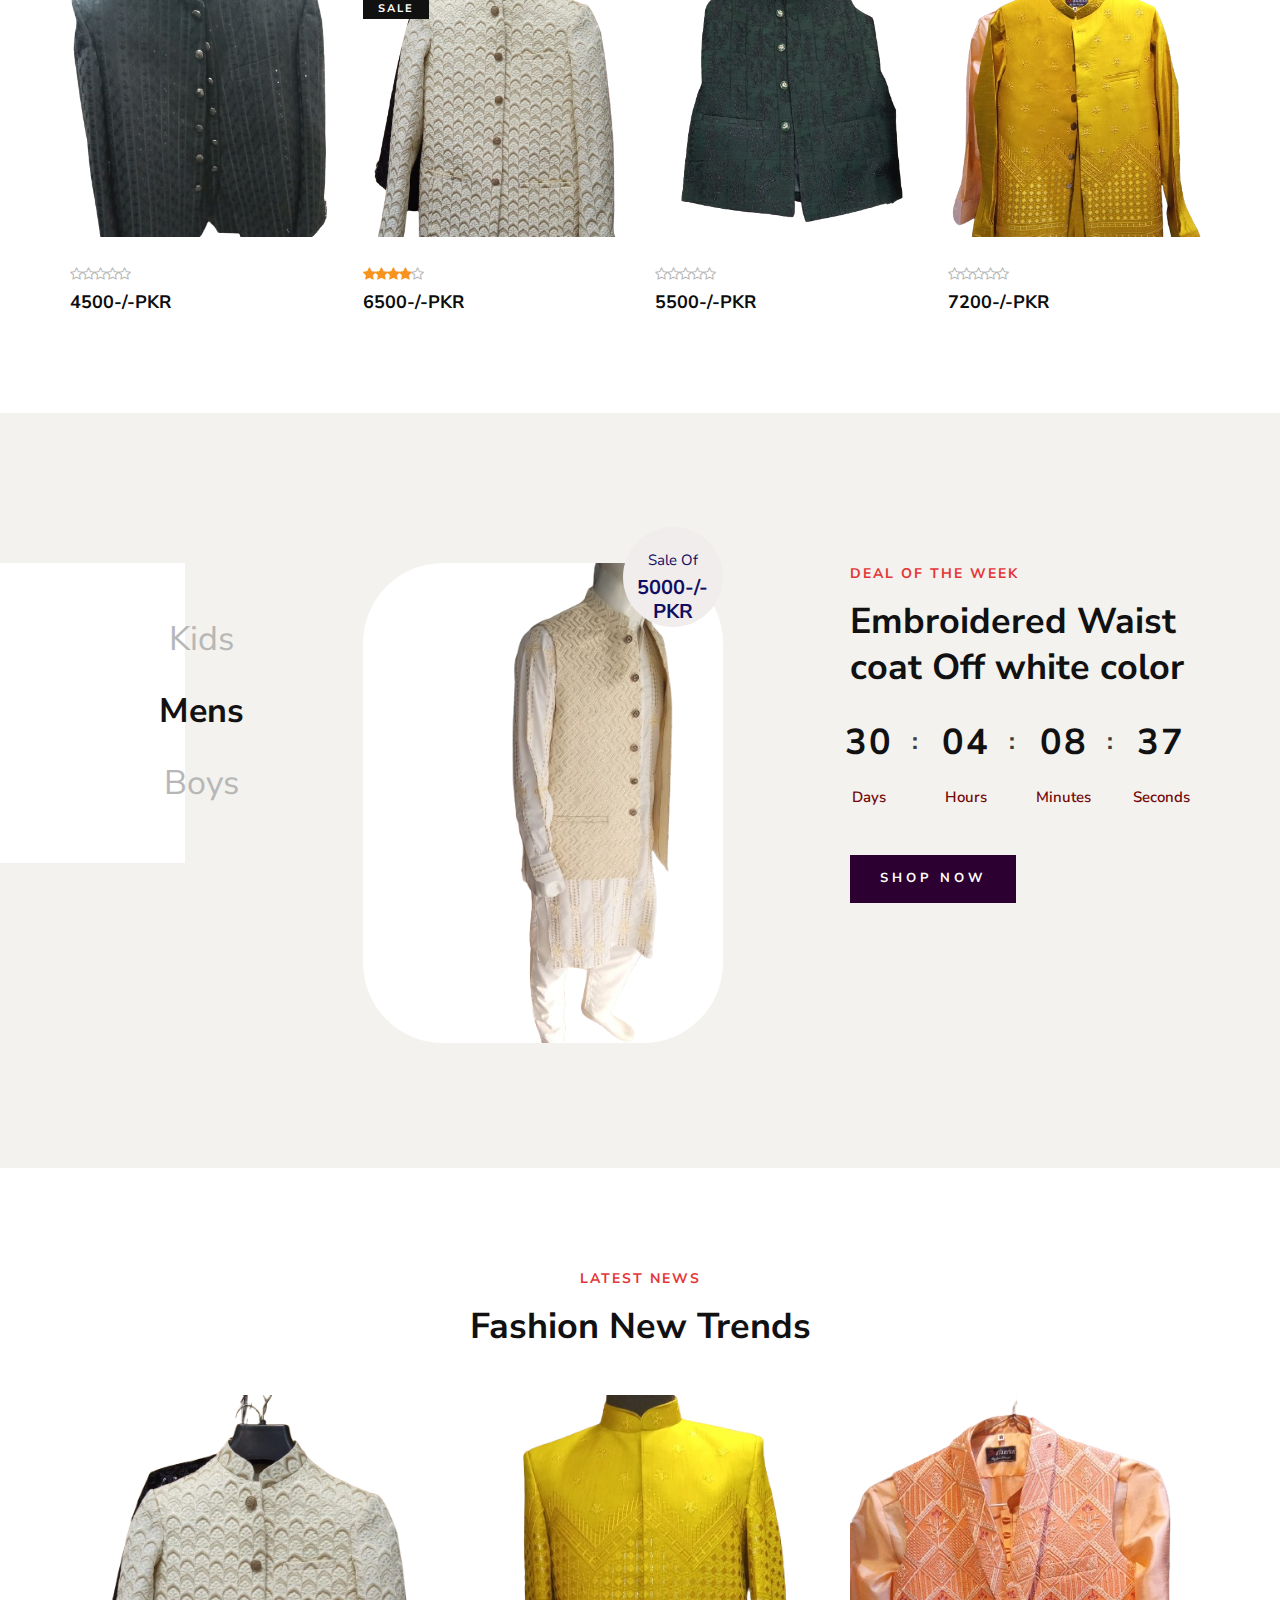
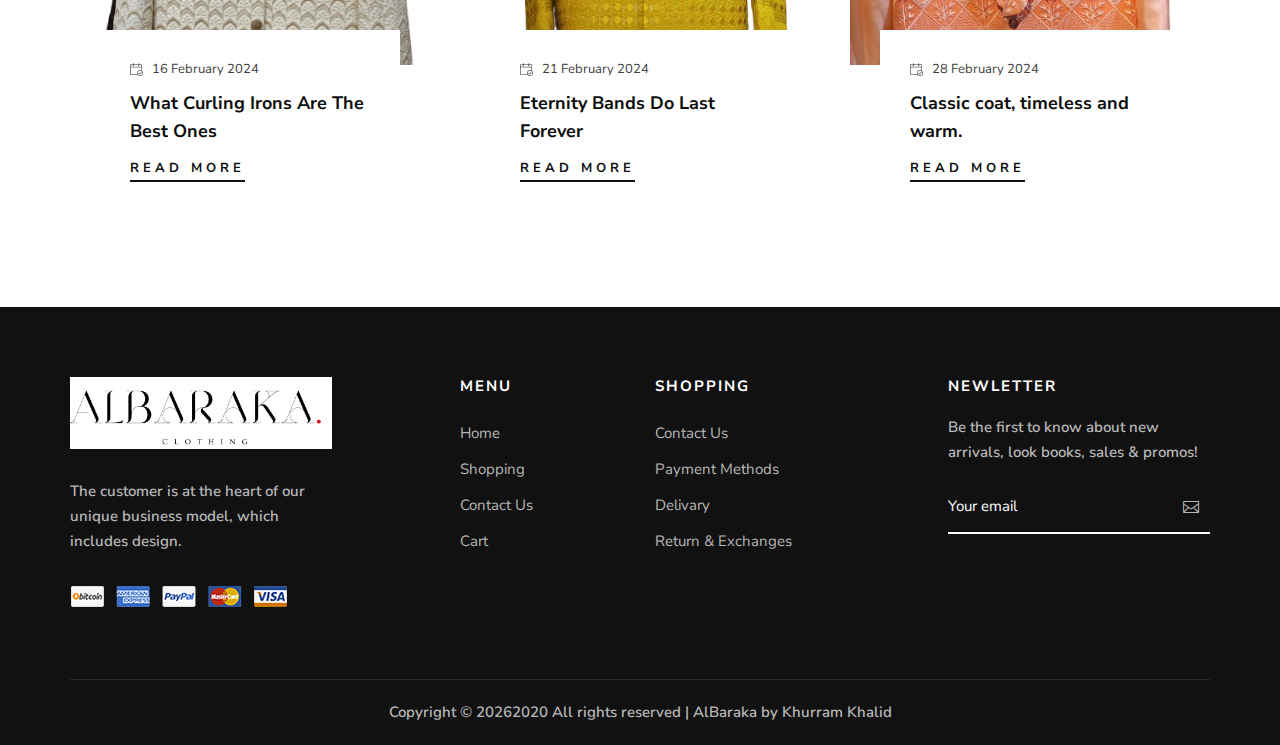
==== commit abb54a37: "site made for use abaraka changes" ====
--- a/index.html
+++ b/index.html
@@ -9,7 +9,7 @@
     <meta http-equiv="X-UA-Compatible" content="ie=edge">
     <!-- <script src="https://cdn.tailwindcss.com"></script>
     <link href="https://cdnjs.cloudflare.com/ajax/libs/flowbite/1.8.1/flowbite.min.css" rel="stylesheet" /> -->
-    <title>clothing-Fashion | Template</title>
+    <title>Al Baraka | Clothing</title>
 
     <!-- Google Font -->
     <link href="https://fonts.googleapis.com/css2?family=Nunito+Sans:wght@300;400;600;700;800;900&display=swap"
@@ -49,20 +49,20 @@
                 <a href="#">Sign in</a>
                 <a href="#">FAQs</a>
             </div>
-            <div class="offcanvas__top__hover">
+            <!-- <div class="offcanvas__top__hover">
                 <span>Usd <i class="arrow_carrot-down"></i></span>
                 <ul>
                     <li>USD</li>
                     <li>EUR</li>
                     <li>USD</li>
                 </ul>
-            </div>
+            </div> -->
         </div>
         <div class="offcanvas__nav__option">
             <a href="#" class="search-switch"><img src="img/icon/search.png" alt=""></a>
             <a href="#"><img src="img/icon/heart.png" alt=""></a>
             <a href="#"><img src="img/icon/cart.png" alt=""> <span>0</span></a>
-            <div class="price">$0.00</div>
+            <!-- <div class="price">$0.00</div> -->
         </div>
         <div id="mobile-menu-wrap"></div>
         <div class="offcanvas__text">
@@ -88,12 +88,7 @@
                                 <a href="#">FAQs</a>
                             </div>
                             <div class="header__top__hover">
-                                <span>Usd <i class="arrow_carrot-down"></i></span>
-                                <ul>
-                                    <li>USD</li>
-                                    <li>EUR</li>
-                                    <li>USD</li>
-                                </ul>
+                                <span>PKR</span>
                             </div>
                         </div>
                     </div>
@@ -103,8 +98,8 @@
         <div class="container">
             <div class="row">
                 <div class="col-lg-3 col-md-3">
-                    <div class="header__logo">
-                        <a href="./index.html"><img src="img/logo.png" alt=""></a>
+                    <div class="header__logo img-fluid">  
+                        <a href="./index.html"><img src="images2/navlogo.png" alt="" class="img-fluid w-75 max-h-25"></a>
                     </div>
                 </div>
                 <div class="col-lg-6 col-md-6">
@@ -112,7 +107,7 @@
                         <ul>
                             <li class="active"><a href="./index.html">Home</a></li>
                             <li><a href="./shop.html">Shop</a></li>
-                            <li><a href="#">Pages</a>
+                            <!-- <li><a href="#">Pages</a>
                                 <ul class="dropdown">
                                     <li><a href="./about.html">About Us</a></li>
                                     <li><a href="./shop-details.html">Shop Details</a></li>
@@ -120,8 +115,8 @@
                                     <li><a href="./checkout.html">Check Out</a></li>
                                     <li><a href="./blog-details.html">Blog Details</a></li>
                                 </ul>
-                            </li>
-                            <li><a href="./blog.html">Blog</a></li>
+                            </li> -->
+                            <!-- <li><a href="./blog.html">Blog</a></li> -->
                             <li><a href="./contact.html">Contacts</a></li>
                         </ul>
                     </nav>
@@ -131,7 +126,7 @@
                         <a href="#" class="search-switch"><img src="img/icon/search.png" alt=""></a>
                         <a href="#"><img src="img/icon/heart.png" alt=""></a>
                         <a href="#"><img src="img/icon/cart.png" alt=""> <span>0</span></a>
-                        <div class="price">$0.00</div>
+                        <!-- <div class="price">$0.00</div> -->
                     </div>
                 </div>
             </div>
@@ -152,7 +147,7 @@
                                 <h2>Fall - Winter Collections 2030</h2>
                                 <p>A specialist label creating luxury essentials. Ethically crafted with an unwavering
                                 commitment to exceptional quality.</p>
-                                <a href="#" class="primary-btn">Shop now <span class="arrow_right"></span></a>
+                                <a href="/shop.html" class="primary-btn">Shop now <span class="arrow_right"></span></a>
                                 <div class="hero__social">
                                     <a href="#"><i class="fa fa-facebook icon_1"></i></a>
                                     <a href="#"><i class="fa fa-twitter icon_1"></i></a>
@@ -187,54 +182,7 @@
             </div>
         </div>
     </section>
-    <!-- Hero Section End -->
-
-    <!-- Banner Section Begin -->
-    <!-- <section class="banner spad">
-        <div class="container">
-            <div class="row">
-                <div class="col-lg-12   ">
-                    <img src="img2/6pond.jpg" alt="Avatar" class="image" style="width:100%">
-                    <div class="middle">
-                      <div class="text">John Doe</div>
-                    </div>
-                  </div>
-                <div class="col-lg-7 offset-lg-4" style="background-color: blue;">
-                    <div class="banner__item">
-                        <div class="banner__item__pic">
-                            <img src="img2/Gall.jpg" class="image_banner" alt="Avatar" style="box-shadow: 5px 5px 5px 5px  grey; width: 100%; clip-path: polygon(0% 0%, 75% 0%, 100% 50%, 75% 100%, 0% 100%); max-height: 25rem;">
-                        </div>
-                        <div class="banner__item__text">
-                            <h2>Clothing Collections 2030</h2>
-                            <a href="#">Shop now</a>
-                        </div>
-                    </div>
-                </div>
-                <div class="col-lg-5" style="margin-top: 8rem; padding-left:10rem; background-color: bisque;">
-                    <div class="banner__item banner__item--middle">
-                        <div class="banner__item__pic">
-                            <img src="img2/s1.jpg" alt="" style="clip-path: polygon(25% 0%, 100% 0%, 100% 100%, 25% 100%, 0% 50%); max-height: 25rem; ">
-                        </div>
-                        <div class="banner__item__text" style="padding-left: 5rem;">
-                            <h2 >Sapphire</h2>
-                            <a href="#">Shop now</a>
-                        </div>
-                    </div>
-                </div>
-                <div class="col-lg-7" style="background-color: blueviolet;">
-                    <div class="banner__item banner__item--last">
-                        <div class="banner__item__pic">
-                            <img src="img2/6pond.jpg" alt=""  style="clip-path: polygon(0% 0%, 75% 0%, 100% 50%, 75% 100%, 0% 100%); max-height: 25rem;">
-                        </div>
-                        <div class="banner__item__text">
-                            <h2>6Pond Booski</h2>
-                            <a href="#">Shop now</a>
-                        </div>
-                    </div>
-                </div>
-            </div>
-        </div>
-    </section> -->
+   
     <!-- Banner Section End -->
 
     <!-- Product Section Begin -->
@@ -252,7 +200,7 @@
             <div class="row product__filter">
                 <div class="col-lg-3 col-md-6 col-sm-6 col-sm-2 col-6 mix new-arrivals">
                     <div class="product__item">
-                        <div class="product__item__pic set-bg" data-setbg="img2/s8.jpg">
+                        <div class="product__item__pic set-bg" data-setbg="images2/p2.png">
                             <span class="label">New</span>
                             <ul class="product__hover">
                                 <li><a href="#"><img src="img/icon/heart.png" alt=""></a></li>
@@ -261,16 +209,16 @@
                             </ul>
                         </div>
                         <div class="product__item__text">
-                            <h6>Piqué Biker Jacket</h6>
-                            <a href="#" class="add-cart">+ Add To Cart</a>
-                            <div class="rating">
-                                <i class="fa fa-star-o"></i>
-                                <i class="fa fa-star-o"></i>
-                                <i class="fa fa-star-o"></i>
-                                <i class="fa fa-star-o"></i>
-                                <i class="fa fa-star-o"></i>
-                            </div>
-                            <h5>$67.24</h5>
+                            <!-- <h6>Piqué Biker Jacket</h6> -->
+                            <a href="#" class="add-cart">+ Add To Cart</a>
+                            <div class="rating">
+                                <i class="fa fa-star-o"></i>
+                                <i class="fa fa-star-o"></i>
+                                <i class="fa fa-star-o"></i>
+                                <i class="fa fa-star-o"></i>
+                                <i class="fa fa-star-o"></i>
+                            </div>
+                            <h5>3000-/-PKR</h5>
                             <div class="product__color__select">
                                 <label for="pc-1">
                                     <input type="radio" id="pc-1">
@@ -287,24 +235,24 @@
                 </div>
                 <div class="col-lg-3 col-md-6 col-sm-6 col-md-6 col-sm-6 col-6 mix hot-sales">
                     <div class="product__item">
-                        <div class="product__item__pic set-bg" data-setbg="img2/s7.jpg">
-                            <ul class="product__hover">
-                                <li><a href="#"><img src="img/icon/heart.png" alt=""></a></li>
-                                <li><a href="#"><img src="img/icon/compare.png" alt=""> <span>Compare</span></a></li>
-                                <li><a href="#"><img src="img/icon/search.png" alt=""></a></li>
-                            </ul>
-                        </div>
-                        <div class="product__item__text">
-                            <h6>Piqué Biker Jacket</h6>
-                            <a href="#" class="add-cart">+ Add To Cart</a>
-                            <div class="rating">
-                                <i class="fa fa-star-o"></i>
-                                <i class="fa fa-star-o"></i>
-                                <i class="fa fa-star-o"></i>
-                                <i class="fa fa-star-o"></i>
-                                <i class="fa fa-star-o"></i>
-                            </div>
-                            <h5>$67.24</h5>
+                        <div class="product__item__pic set-bg" data-setbg="images2/p3.png">
+                            <ul class="product__hover">
+                                <li><a href="#"><img src="img/icon/heart.png" alt=""></a></li>
+                                <li><a href="#"><img src="img/icon/compare.png" alt=""> <span>Compare</span></a></li>
+                                <li><a href="#"><img src="img/icon/search.png" alt=""></a></li>
+                            </ul>
+                        </div>
+                        <div class="product__item__text">
+                            <!-- <h6>Piqué Biker Jacket</h6> -->
+                            <a href="#" class="add-cart">+ Add To Cart</a>
+                            <div class="rating">
+                                <i class="fa fa-star-o"></i>
+                                <i class="fa fa-star-o"></i>
+                                <i class="fa fa-star-o"></i>
+                                <i class="fa fa-star-o"></i>
+                                <i class="fa fa-star-o"></i>
+                            </div>
+                            <h5>3200-/-PKR</h5>
                             <div class="product__color__select">
                                 <label for="pc-4">
                                     <input type="radio" id="pc-4">
@@ -321,7 +269,7 @@
                 </div>
                 <div class="col-lg-3 col-md-6 col-sm-6 col-md-6 col-sm-6 col-6 mix new-arrivals">
                     <div class="product__item sale">
-                        <div class="product__item__pic set-bg" data-setbg="img2/s3.jpg">
+                        <div class="product__item__pic set-bg" data-setbg="images2/p4.png">
                             <span class="label">Sale</span>
                             <ul class="product__hover">
                                 <li><a href="#"><img src="img/icon/heart.png" alt=""></a></li>
@@ -330,16 +278,16 @@
                             </ul>
                         </div>
                         <div class="product__item__text">
-                            <h6>Multi-pocket Chest Bag</h6>
-                            <a href="#" class="add-cart">+ Add To Cart</a>
-                            <div class="rating">
-                                <i class="fa fa-star"></i>
-                                <i class="fa fa-star"></i>
-                                <i class="fa fa-star"></i>
-                                <i class="fa fa-star"></i>
-                                <i class="fa fa-star-o"></i>
-                            </div>
-                            <h5>$43.48</h5>
+                            <!-- <h6>Multi-pocket Chest Bag</h6> -->
+                            <a href="#" class="add-cart">+ Add To Cart</a>
+                            <div class="rating">
+                                <i class="fa fa-star"></i>
+                                <i class="fa fa-star"></i>
+                                <i class="fa fa-star"></i>
+                                <i class="fa fa-star"></i>
+                                <i class="fa fa-star-o"></i>
+                            </div>
+                            <h5>4100-/-PKR</h5>
                             <div class="product__color__select">
                                 <label for="pc-7">
                                     <input type="radio" id="pc-7">
@@ -356,24 +304,24 @@
                 </div>
                 <div class="col-lg-3 col-md-6 col-sm-6 col-md-6 col-sm-6 col-6 mix hot-sales">
                     <div class="product__item">
-                        <div class="product__item__pic set-bg" data-setbg="img2/s4.jpg">
-                            <ul class="product__hover">
-                                <li><a href="#"><img src="img/icon/heart.png" alt=""></a></li>
-                                <li><a href="#"><img src="img/icon/compare.png" alt=""> <span>Compare</span></a></li>
-                                <li><a href="#"><img src="img/icon/search.png" alt=""></a></li>
-                            </ul>
-                        </div>
-                        <div class="product__item__text">
-                            <h6>Diagonal Textured Cap</h6>
-                            <a href="#" class="add-cart">+ Add To Cart</a>
-                            <div class="rating">
-                                <i class="fa fa-star-o"></i>
-                                <i class="fa fa-star-o"></i>
-                                <i class="fa fa-star-o"></i>
-                                <i class="fa fa-star-o"></i>
-                                <i class="fa fa-star-o"></i>
-                            </div>
-                            <h5>$60.9</h5>
+                        <div class="product__item__pic set-bg" data-setbg="images2/p6.png">
+                            <ul class="product__hover">
+                                <li><a href="#"><img src="img/icon/heart.png" alt=""></a></li>
+                                <li><a href="#"><img src="img/icon/compare.png" alt=""> <span>Compare</span></a></li>
+                                <li><a href="#"><img src="img/icon/search.png" alt=""></a></li>
+                            </ul>
+                        </div>
+                        <div class="product__item__text">
+                            <!-- <h6>Diagonal Textured Cap</h6> -->
+                            <a href="#" class="add-cart">+ Add To Cart</a>
+                            <div class="rating">
+                                <i class="fa fa-star-o"></i>
+                                <i class="fa fa-star-o"></i>
+                                <i class="fa fa-star-o"></i>
+                                <i class="fa fa-star-o"></i>
+                                <i class="fa fa-star-o"></i>
+                            </div>
+                            <h5>2500-/-PKR</h5>
                             <div class="product__color__select">
                                 <label for="pc-10">
                                     <input type="radio" id="pc-10">
@@ -390,24 +338,24 @@
                 </div>
                 <div class="col-lg-3 col-md-6 col-sm-6 col-md-6 col-sm-6 col-6 mix new-arrivals">
                     <div class="product__item">
-                        <div class="product__item__pic set-bg" data-setbg="img2/s5.jpg">
-                            <ul class="product__hover">
-                                <li><a href="#"><img src="img/icon/heart.png" alt=""></a></li>
-                                <li><a href="#"><img src="img/icon/compare.png" alt=""> <span>Compare</span></a></li>
-                                <li><a href="#"><img src="img/icon/search.png" alt=""></a></li>
-                            </ul>
-                        </div>
-                        <div class="product__item__text">
-                            <h6>Lether Backpack</h6>
-                            <a href="#" class="add-cart">+ Add To Cart</a>
-                            <div class="rating">
-                                <i class="fa fa-star-o"></i>
-                                <i class="fa fa-star-o"></i>
-                                <i class="fa fa-star-o"></i>
-                                <i class="fa fa-star-o"></i>
-                                <i class="fa fa-star-o"></i>
-                            </div>
-                            <h5>$31.37</h5>
+                        <div class="product__item__pic set-bg" data-setbg="images2/p7.png">
+                            <ul class="product__hover">
+                                <li><a href="#"><img src="img/icon/heart.png" alt=""></a></li>
+                                <li><a href="#"><img src="img/icon/compare.png" alt=""> <span>Compare</span></a></li>
+                                <li><a href="#"><img src="img/icon/search.png" alt=""></a></li>
+                            </ul>
+                        </div>
+                        <div class="product__item__text">
+                            <!-- <h6>Lether Backpack</h6> -->
+                            <a href="#" class="add-cart">+ Add To Cart</a>
+                            <div class="rating">
+                                <i class="fa fa-star-o"></i>
+                                <i class="fa fa-star-o"></i>
+                                <i class="fa fa-star-o"></i>
+                                <i class="fa fa-star-o"></i>
+                                <i class="fa fa-star-o"></i>
+                            </div>
+                            <h5>4500-/-PKR</h5>
                             <div class="product__color__select">
                                 <label for="pc-13">
                                     <input type="radio" id="pc-13">
@@ -424,7 +372,7 @@
                 </div>
                 <div class="col-lg-3 col-md-6 col-sm-6 col-md-6 col-sm-6 col-6 mix hot-sales">
                     <div class="product__item sale">
-                        <div class="product__item__pic set-bg" data-setbg="img2/s6.jpg">
+                        <div class="product__item__pic set-bg" data-setbg="images2/p8.png">
                             <span class="label">Sale</span>
                             <ul class="product__hover">
                                 <li><a href="#"><img src="img/icon/heart.png" alt=""></a></li>
@@ -433,16 +381,16 @@
                             </ul>
                         </div>
                         <div class="product__item__text">
-                            <h6>Ankle Boots</h6>
-                            <a href="#" class="add-cart">+ Add To Cart</a>
-                            <div class="rating">
-                                <i class="fa fa-star"></i>
-                                <i class="fa fa-star"></i>
-                                <i class="fa fa-star"></i>
-                                <i class="fa fa-star"></i>
-                                <i class="fa fa-star-o"></i>
-                            </div>
-                            <h5>$98.49</h5>
+                            <!-- <h6>Ankle Boots</h6> -->
+                            <a href="#" class="add-cart">+ Add To Cart</a>
+                            <div class="rating">
+                                <i class="fa fa-star"></i>
+                                <i class="fa fa-star"></i>
+                                <i class="fa fa-star"></i>
+                                <i class="fa fa-star"></i>
+                                <i class="fa fa-star-o"></i>
+                            </div>
+                            <h5>6500-/-PKR</h5>
                             <div class="product__color__select">
                                 <label for="pc-16">
                                     <input type="radio" id="pc-16">
@@ -459,24 +407,24 @@
                 </div>
                 <div class="col-lg-3 col-md-6 col-sm-6 col-md-6 col-sm-6 col-6 mix new-arrivals">
                     <div class="product__item">
-                        <div class="product__item__pic set-bg" data-setbg="img2/s7.jpg">
-                            <ul class="product__hover">
-                                <li><a href="#"><img src="img/icon/heart.png" alt=""></a></li>
-                                <li><a href="#"><img src="img/icon/compare.png" alt=""> <span>Compare</span></a></li>
-                                <li><a href="#"><img src="img/icon/search.png" alt=""></a></li>
-                            </ul>
-                        </div>
-                        <div class="product__item__text">
-                            <h6>T-shirt Contrast Pocket</h6>
-                            <a href="#" class="add-cart">+ Add To Cart</a>
-                            <div class="rating">
-                                <i class="fa fa-star-o"></i>
-                                <i class="fa fa-star-o"></i>
-                                <i class="fa fa-star-o"></i>
-                                <i class="fa fa-star-o"></i>
-                                <i class="fa fa-star-o"></i>
-                            </div>
-                            <h5>$49.66</h5>
+                        <div class="product__item__pic set-bg" data-setbg="images2/p14.png">
+                            <ul class="product__hover">
+                                <li><a href="#"><img src="img/icon/heart.png" alt=""></a></li>
+                                <li><a href="#"><img src="img/icon/compare.png" alt=""> <span>Compare</span></a></li>
+                                <li><a href="#"><img src="img/icon/search.png" alt=""></a></li>
+                            </ul>
+                        </div>
+                        <div class="product__item__text">
+                            <!-- <h6>T-shirt Contrast Pocket</h6> -->
+                            <a href="#" class="add-cart">+ Add To Cart</a>
+                            <div class="rating">
+                                <i class="fa fa-star-o"></i>
+                                <i class="fa fa-star-o"></i>
+                                <i class="fa fa-star-o"></i>
+                                <i class="fa fa-star-o"></i>
+                                <i class="fa fa-star-o"></i>
+                            </div>
+                            <h5>5500-/-PKR</h5>
                             <div class="product__color__select">
                                 <label for="pc-19">
                                     <input type="radio" id="pc-19">
@@ -493,24 +441,24 @@
                 </div>
                 <div class="col-lg-3 col-md-6 col-sm-6 col-md-6 col-sm-6 col-6 mix hot-sales">
                     <div class="product__item">
-                        <div class="product__item__pic set-bg" data-setbg="img2/s2.jpg">
-                            <ul class="product__hover">
-                                <li><a href="#"><img src="img/icon/heart.png" alt=""></a></li>
-                                <li><a href="#"><img src="img/icon/compare.png" alt=""> <span>Compare</span></a></li>
-                                <li><a href="#"><img src="img/icon/search.png" alt=""></a></li>
-                            </ul>
-                        </div>
-                        <div class="product__item__text">
-                            <h6>Basic Flowing Scarf</h6>
-                            <a href="#" class="add-cart">+ Add To Cart</a>
-                            <div class="rating">
-                                <i class="fa fa-star-o"></i>
-                                <i class="fa fa-star-o"></i>
-                                <i class="fa fa-star-o"></i>
-                                <i class="fa fa-star-o"></i>
-                                <i class="fa fa-star-o"></i>
-                            </div>
-                            <h5>$26.28</h5>
+                        <div class="product__item__pic set-bg" data-setbg="images2/p10.png">
+                            <ul class="product__hover">
+                                <li><a href="#"><img src="img/icon/heart.png" alt=""></a></li>
+                                <li><a href="#"><img src="img/icon/compare.png" alt=""> <span>Compare</span></a></li>
+                                <li><a href="#"><img src="img/icon/search.png" alt=""></a></li>
+                            </ul>
+                        </div>
+                        <div class="product__item__text">
+                            <!-- <h6>Basic Flowing Scarf</h6> -->
+                            <a href="#" class="add-cart">+ Add To Cart</a>
+                            <div class="rating">
+                                <i class="fa fa-star-o"></i>
+                                <i class="fa fa-star-o"></i>
+                                <i class="fa fa-star-o"></i>
+                                <i class="fa fa-star-o"></i>
+                                <i class="fa fa-star-o"></i>
+                            </div>
+                            <h5>7200-/-PKR</h5>
                             <div class="product__color__select">
                                 <label for="pc-22">
                                     <input type="radio" id="pc-22">
@@ -536,22 +484,22 @@
             <div class="row">
                 <div class="col-lg-3 text-center">
                     <div class="categories__text ">
-                        <h2>Wash & Wear <br /> <span>Gul Ahmed</span> <br /> Sapphire</h2>
+                        <h2>Kids <br /> <span>Mens</span> <br />Boys</h2>
                     </div>
                 </div>
                 <div class="col-lg-4">
                     <div class="categories__hot__deal">
-                        <img src="img2/G4.jpg" alt="">
+                        <img src="images2/p15.png" alt="">
                         <div class="hot__deal__sticker">
                             <span>Sale Of</span>
-                            <h5>$29.99</h5>
+                            <h5>5000-/-PKR</h5>
                         </div>
                     </div>
                 </div>
                 <div class="col-lg-4 offset-lg-1">
                     <div class="categories__deal__countdown">
                         <span>Deal Of The Week</span>
-                        <h2>Multi-pocket Chest Bag Black</h2>
+                        <h2>Embroidered Waist coat Off white color</h2>
                         <div class="categories__deal__countdown__timer" id="countdown">
                             <div class="cd-item">
                                 <span>3</span>
@@ -570,7 +518,7 @@
                                 <p>Seconds</p>
                             </div>
                         </div>
-                        <a href="#" class="primary-btn">Shop now</a>
+                        <a href="/shop.html" class="primary-btn">Shop now</a>
                     </div>
                 </div>
             </div>
@@ -579,7 +527,7 @@
     <!-- Categories Section End -->
 
     <!-- Instagram Section Begin -->
-    <section class="instagram spad" >
+    <!-- <section class="instagram spad" >
         <div class="container">
             <div class="row" >
                 <div class="col-lg-8 col-12 col-sm-12">
@@ -602,7 +550,7 @@
                 </div>
             </div>
         </div>
-    </section>
+    </section> -->
     <!-- Instagram Section End -->
 
     <!-- Latest Blog Section Begin -->
@@ -619,31 +567,31 @@
             <div class="row">
                 <div class="col-lg-4 col-md-6 col-sm-6">
                     <div class="blog__item">
-                        <div class="blog__item__pic set-bg" data-setbg="img2/G8.jpg"></div>
+                        <div class="blog__item__pic set-bg" data-setbg="images2/p8.png"></div>
                         <div class="blog__item__text">
-                            <span><img src="img/icon/calendar.png" alt=""> 16 February 2020</span>
+                            <span><img src="img/icon/calendar.png" alt=""> 16 February 2024</span>
                             <h5>What Curling Irons Are The Best Ones</h5>
-                            <a href="#">Read More</a>
+                            <a href="/shop.html">Read More</a>
                         </div>
                     </div>
                 </div>
                 <div class="col-lg-4 col-md-6 col-sm-6">
                     <div class="blog__item">
-                        <div class="blog__item__pic set-bg" data-setbg="img2/s6.jpg"></div>
+                        <div class="blog__item__pic set-bg" data-setbg="images2/p2.png"></div>
                         <div class="blog__item__text">
-                            <span><img src="img/icon/calendar.png" alt=""> 21 February 2020</span>
+                            <span><img src="img/icon/calendar.png" alt=""> 21 February 2024</span>
                             <h5>Eternity Bands Do Last Forever</h5>
-                            <a href="#">Read More</a>
+                            <a href="/shop.html">Read More</a>
                         </div>
                     </div>
                 </div>
                 <div class="col-lg-4 col-md-6 col-sm-6">
                     <div class="blog__item">
-                        <div class="blog__item__pic set-bg" data-setbg="img2/b1.jpg"></div>
+                        <div class="blog__item__pic set-bg" data-setbg="images2/p3.png"></div>
                         <div class="blog__item__text">
-                            <span><img src="img/icon/calendar.png" alt=""> 28 February 2020</span>
-                            <h5>The Health Benefits Of Sunglasses</h5>
-                            <a href="#">Read More</a>
+                            <span><img src="img/icon/calendar.png" alt=""> 28 February 2024</span>
+                            <h5>Classic coat, timeless and warm.</h5>
+                            <a href="/shop.html">Read More</a>
                         </div>
                     </div>
                 </div>
@@ -659,7 +607,7 @@
                 <div class="col-lg-3 col-md-6 col-sm-6">
                     <div class="footer__about">
                         <div class="footer__logo">
-                            <a href="#"><img src="img/footer-logo.png" alt=""></a>
+                            <a href="#"><img src="images2/navlogo.png" alt=""></a>
                         </div>
                         <p>The customer is at the heart of our unique business model, which includes design.</p>
                         <a href="#"><img src="img/payment.png" alt=""></a>
@@ -667,12 +615,12 @@
                 </div>
                 <div class="col-lg-2 offset-lg-1 col-md-3 col-sm-6">
                     <div class="footer__widget">
-                        <h6>Shopping</h6>
+                        <h6>Menu</h6>
                         <ul>
-                            <li><a href="#">Clothing Store</a></li>
-                            <li><a href="#">Trending Shoes</a></li>
-                            <li><a href="#">Accessories</a></li>
-                            <li><a href="#">Sale</a></li>
+                            <li><a href="#">Home</a></li>
+                            <li><a href="/shop.html">Shopping</a></li>
+                            <li><a href="/contact.html">Contact Us</a></li>
+                            <li><a href="/shop.html">Cart</a></li>
                         </ul>
                     </div>
                 </div>
@@ -708,8 +656,7 @@
                             <script>
                                 document.write(new Date().getFullYear());
                             </script>2020
-                            All rights reserved | This template is made with <i class="fa fa-heart-o"
-                            aria-hidden="true"></i> by <a href="https://colorlib.com" target="_blank">Colorlib</a>
+                            All rights reserved | AlBaraka by Khurram Khalid
                         </p>
                         <!-- Link back to Colorlib can't be removed. Template is licensed under CC BY 3.0. -->
                     </div>
--- a/css/style.css
+++ b/css/style.css
@@ -3532,6 +3532,11 @@
 }
 
 /* Wide Mobile = 480px */
+@media only screen and (max-width: 480px) {
+	.cursor{
+		cursor: none;	}
+}
+
 
 @media only screen and (max-width: 767px) {
 	.canvas__open {
@@ -3980,4 +3985,4 @@
     100%{
         filter: hue-rotate(360deg);
     }
-}+}
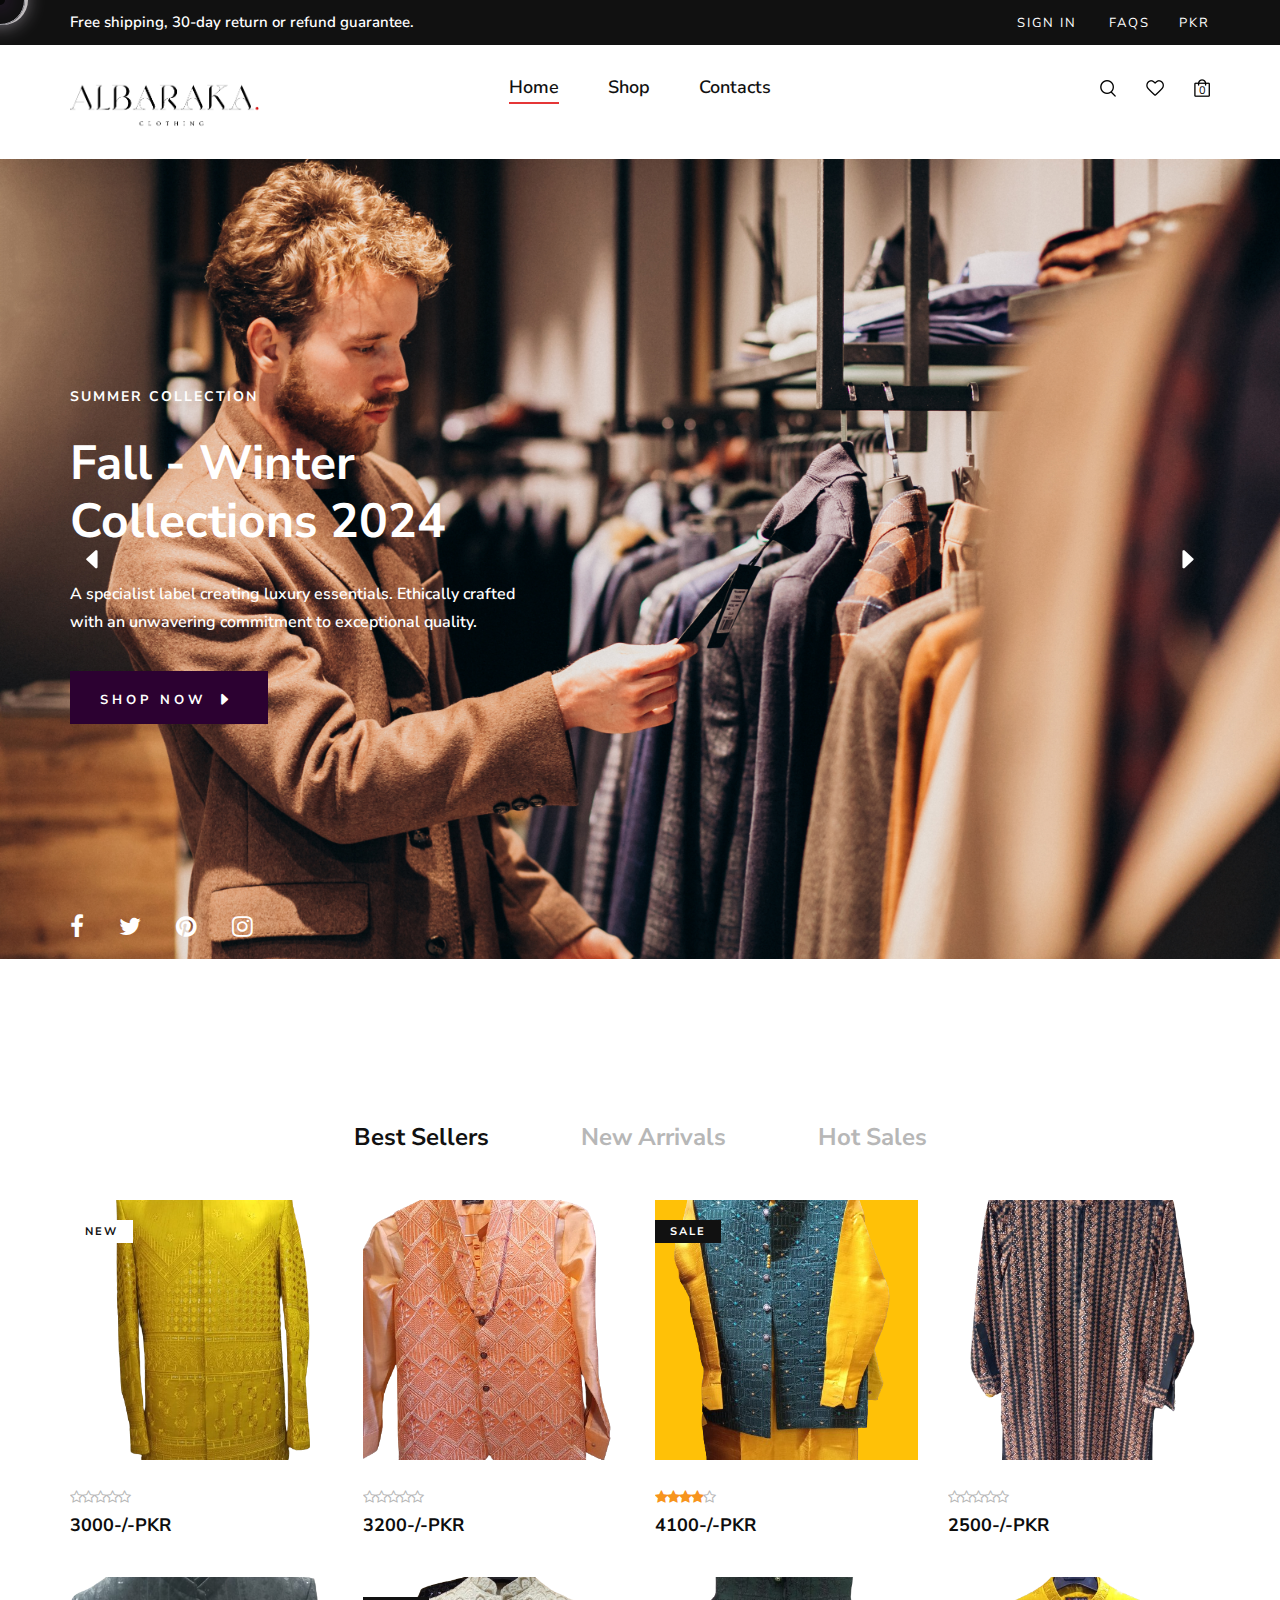
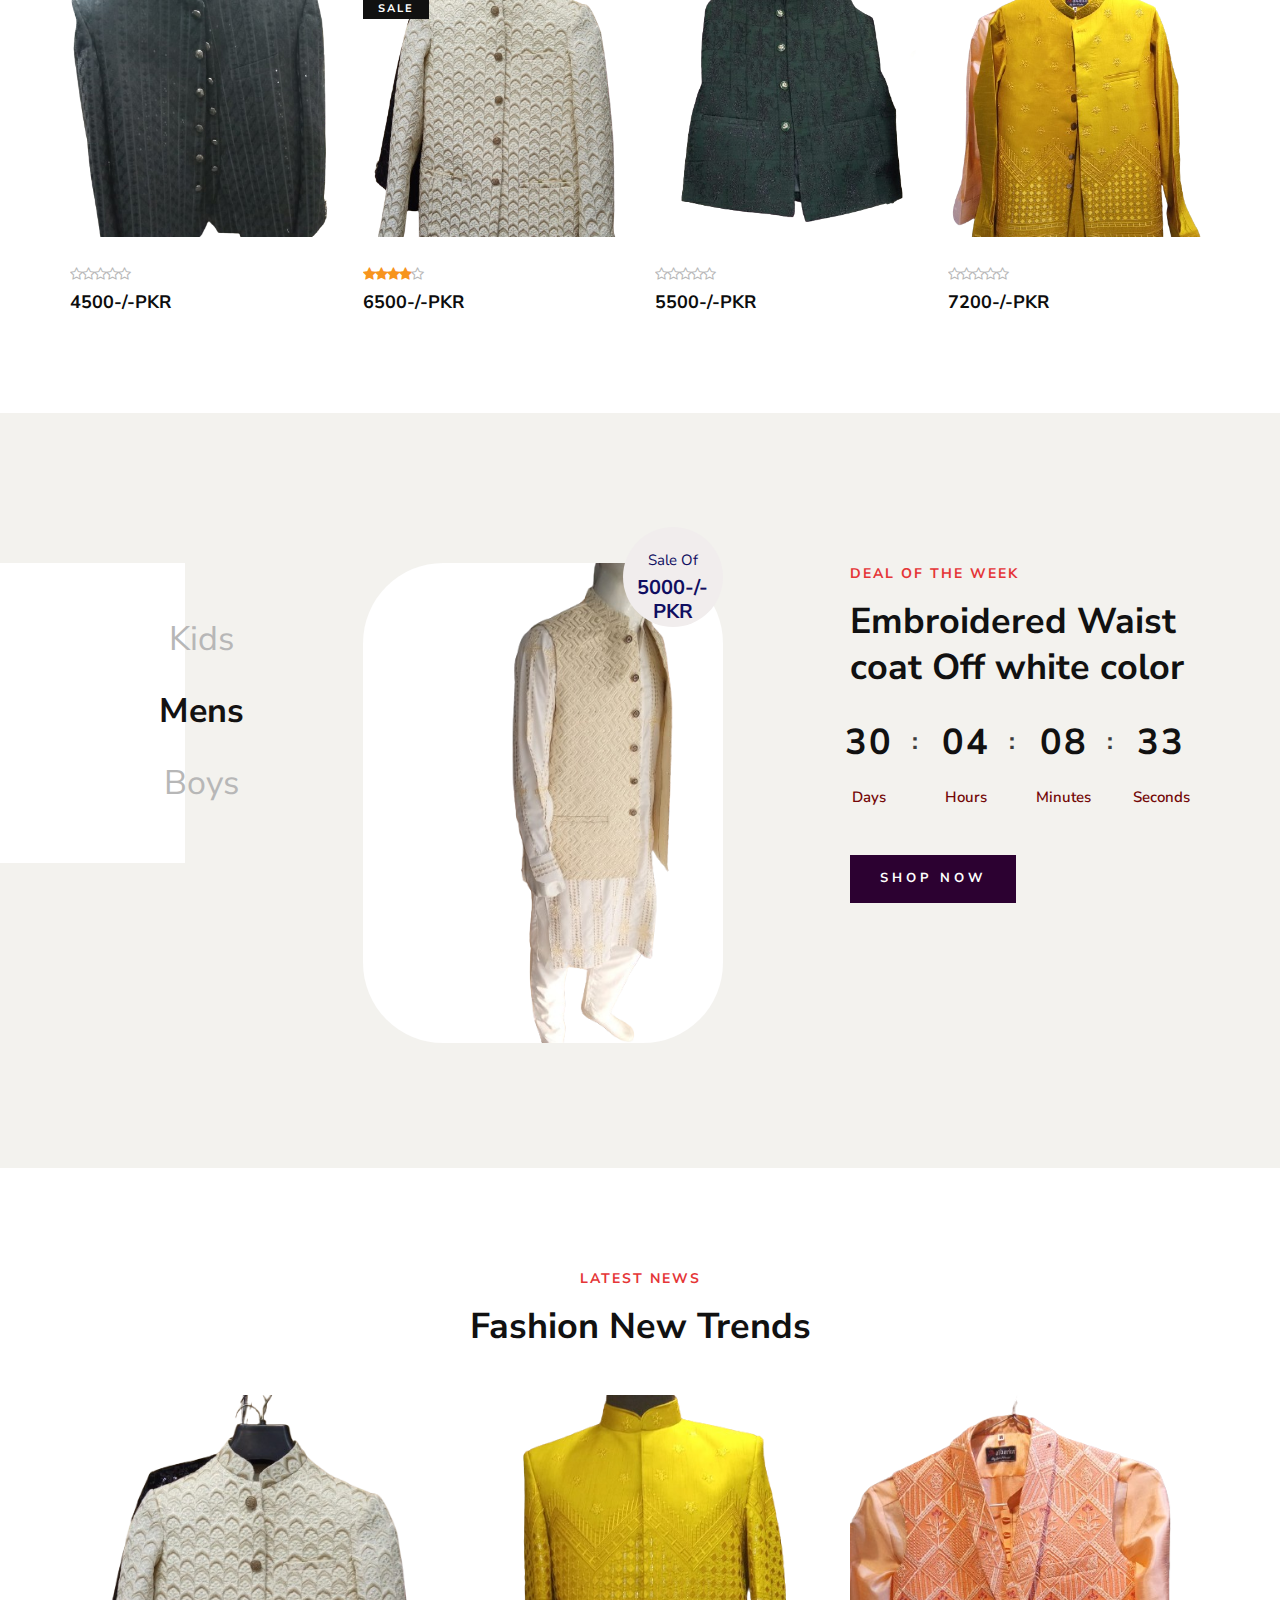
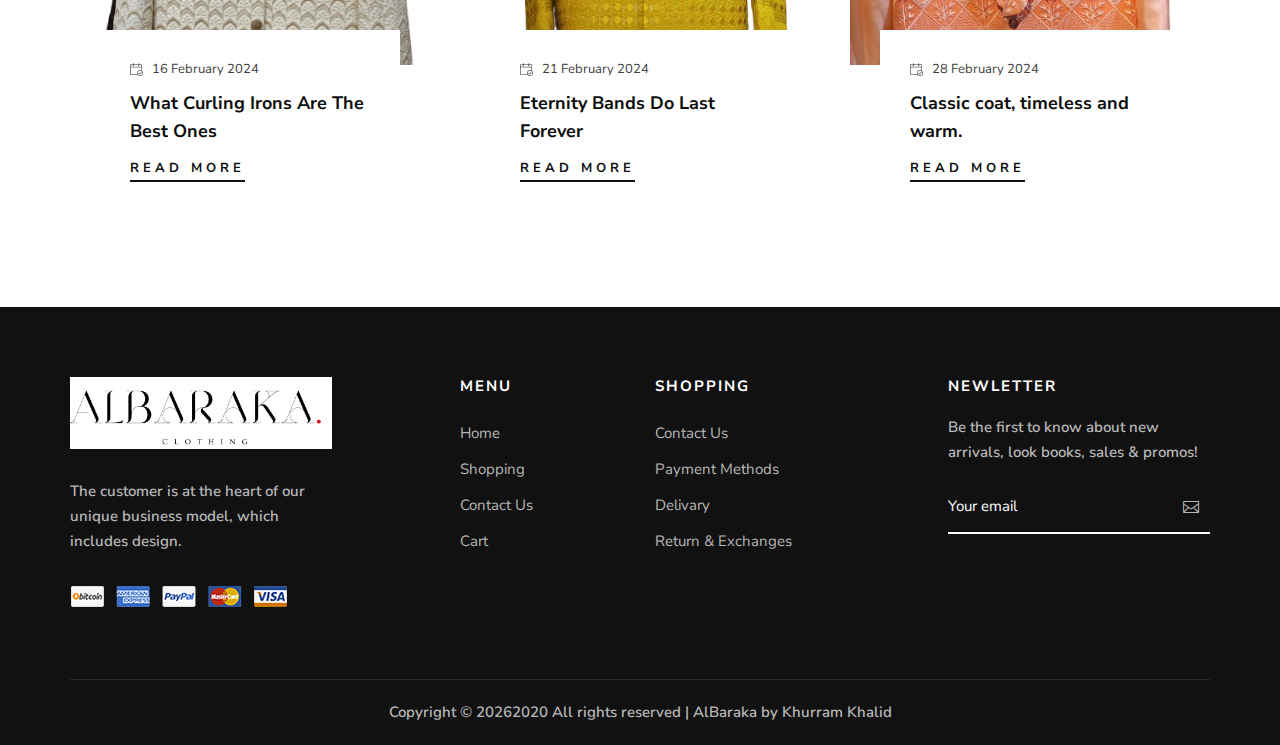
==== commit f062dcda: "update date" ====
--- a/index.html
+++ b/index.html
@@ -144,7 +144,7 @@
                         <div class="col-xl-5 col-lg-7 col-md-8">
                             <div class="hero__text">
                                 <h6>Summer Collection</h6>
-                                <h2>Fall - Winter Collections 2030</h2>
+                                <h2>Fall - Winter Collections 2024</h2>
                                 <p>A specialist label creating luxury essentials. Ethically crafted with an unwavering
                                 commitment to exceptional quality.</p>
                                 <a href="/shop.html" class="primary-btn">Shop now <span class="arrow_right"></span></a>
@@ -165,7 +165,7 @@
                         <div class="col-xl-5 col-lg-7 col-md-8">
                             <div class="hero__text">
                                 <h6>Summer Collection</h6>
-                                <h2>Fall - Winter Collections 2030</h2>
+                                <h2>Fall - Winter Collections 2024</h2>
                                 <p>A specialist label creating luxury essentials. Ethically crafted with an unwavering
                                 commitment to exceptional quality.</p>
                                 <a href="#" class="primary-btn">Shop now <span class="arrow_right"></span></a>
